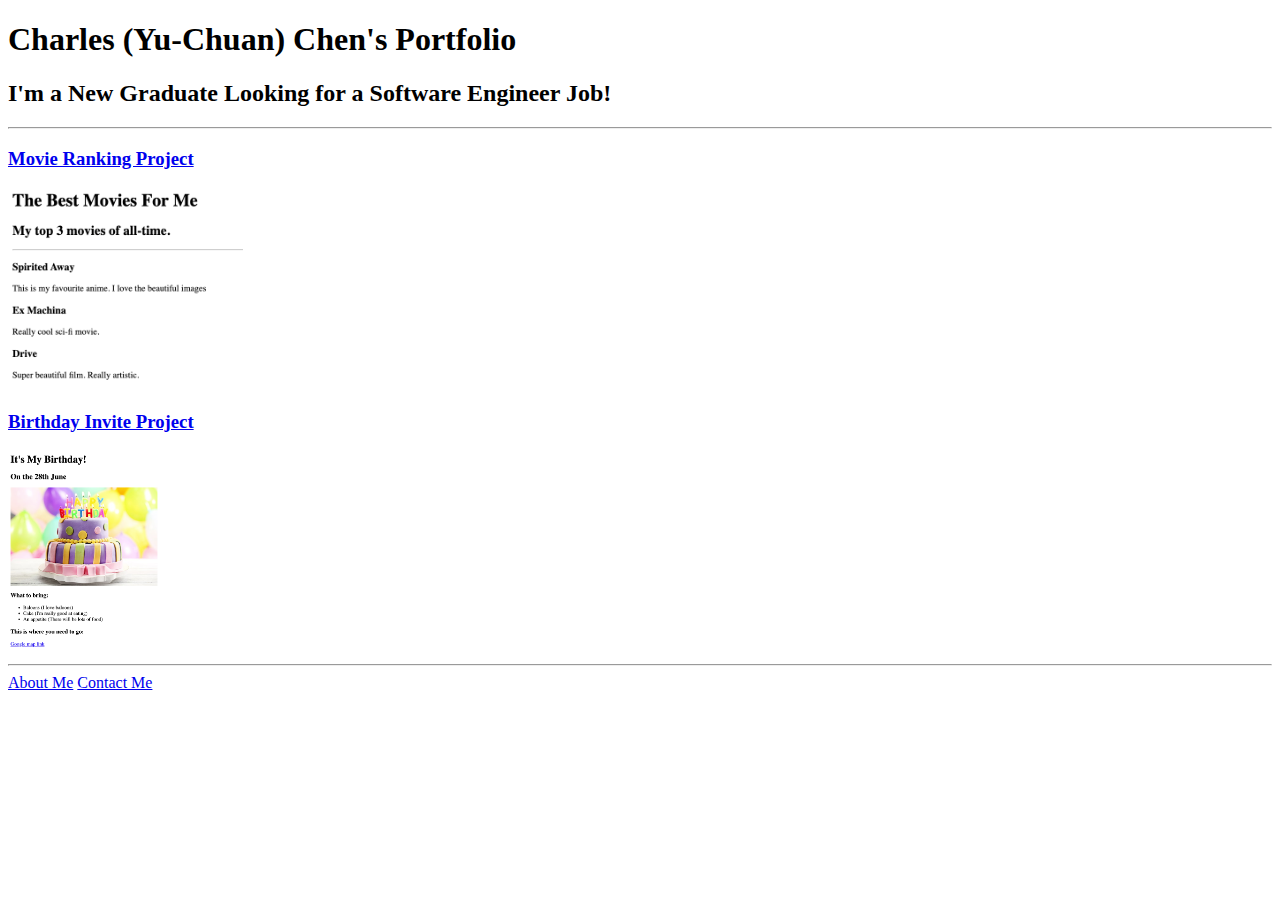
==== index.html @ 13a479ed "Add files via upload" ====
<!-- TODO 1: Create the HTML Boilerplate -->

<!-- TODO 2: Add Your previous projects' HTML into the public folder -->

<!-- TODO 3: Take screenshots of your project previews and add the images to the images folder -->

<!-- TODO 4: Add titles/subtitles etc. -->

<!-- TODO 5: Add a link to the project pages -->

<!-- TODO 6: Add images to show the project previews
HINT for TODO 6: You can use the height attribute set to 200 to make the image smaller:
https://developer.mozilla.org/en-US/docs/Web/HTML/Element/img#attr-height -->

<!-- TODO 7: Add the Contact Me and About Me page links -->

<!DOCTYPE html>
<html lang="en">
    <head>
        <meta charset="UTF-8">
        <title>Charles's Portfolio</title>
    </head>

    <body>
        <h1>Charles (Yu-Chuan) Chen's Portfolio</h1>
        <h2>I'm a New Graduate Looking for a Software Engineer Job!</h2>

        <hr />
        <h3><a href="./public/movie-ranking.html">Movie Ranking Project</a></h3>
        <img alt="movie ranking project preview" src="./assets/images/movie-ranking.png" height="200"/>
        <h3><a href="./public/birthday-invite.html">Birthday Invite Project</a></h3>
        <img alt="birthday invite project preview" src="./assets/images/birthday-invite.png" height="200"/>

        <hr />
        <a href="./public/about.html">About Me</a>
        <a href="./public/contact.html">Contact Me</a>
    </body>
</html>
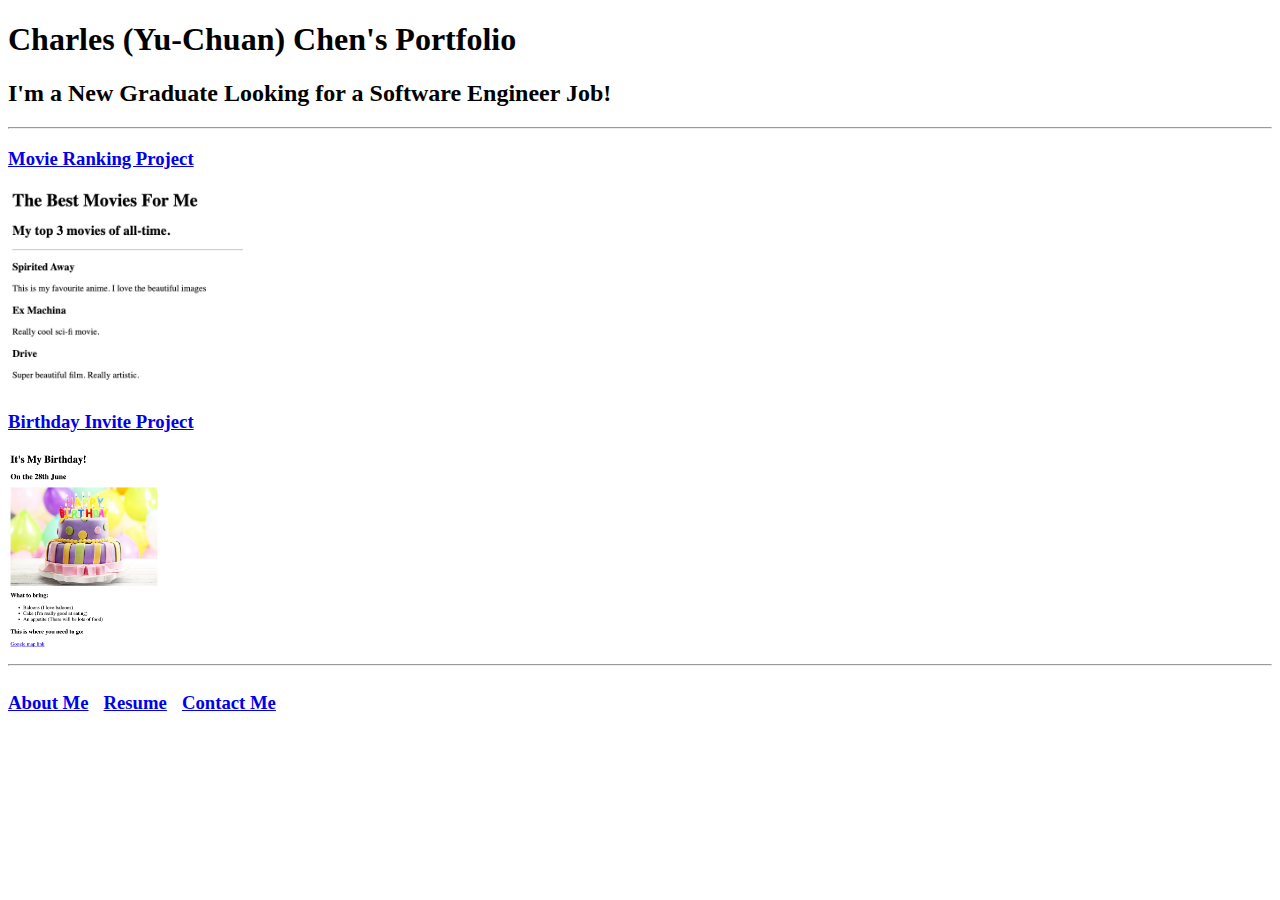
==== commit 47c2c35b: "Update index.html" ====
--- a/index.html
+++ b/index.html
@@ -32,7 +32,8 @@
         <img alt="birthday invite project preview" src="./assets/images/birthday-invite.png" height="200"/>
 
         <hr />
-        <a href="./public/about.html">About Me</a>
-        <a href="./public/contact.html">Contact Me</a>
+        <h3 style="float:left;"><a href="./public/about.html">About Me</a></h3>
+        <h3 style="float:left; padding-left: 15px;"><a href="./public/resume.html">Resume</a></h3>
+        <h3 style="float:left; padding-left: 15px;"><a href="./public/contact.html">Contact Me</a></h3>
     </body>
-</html>+</html>
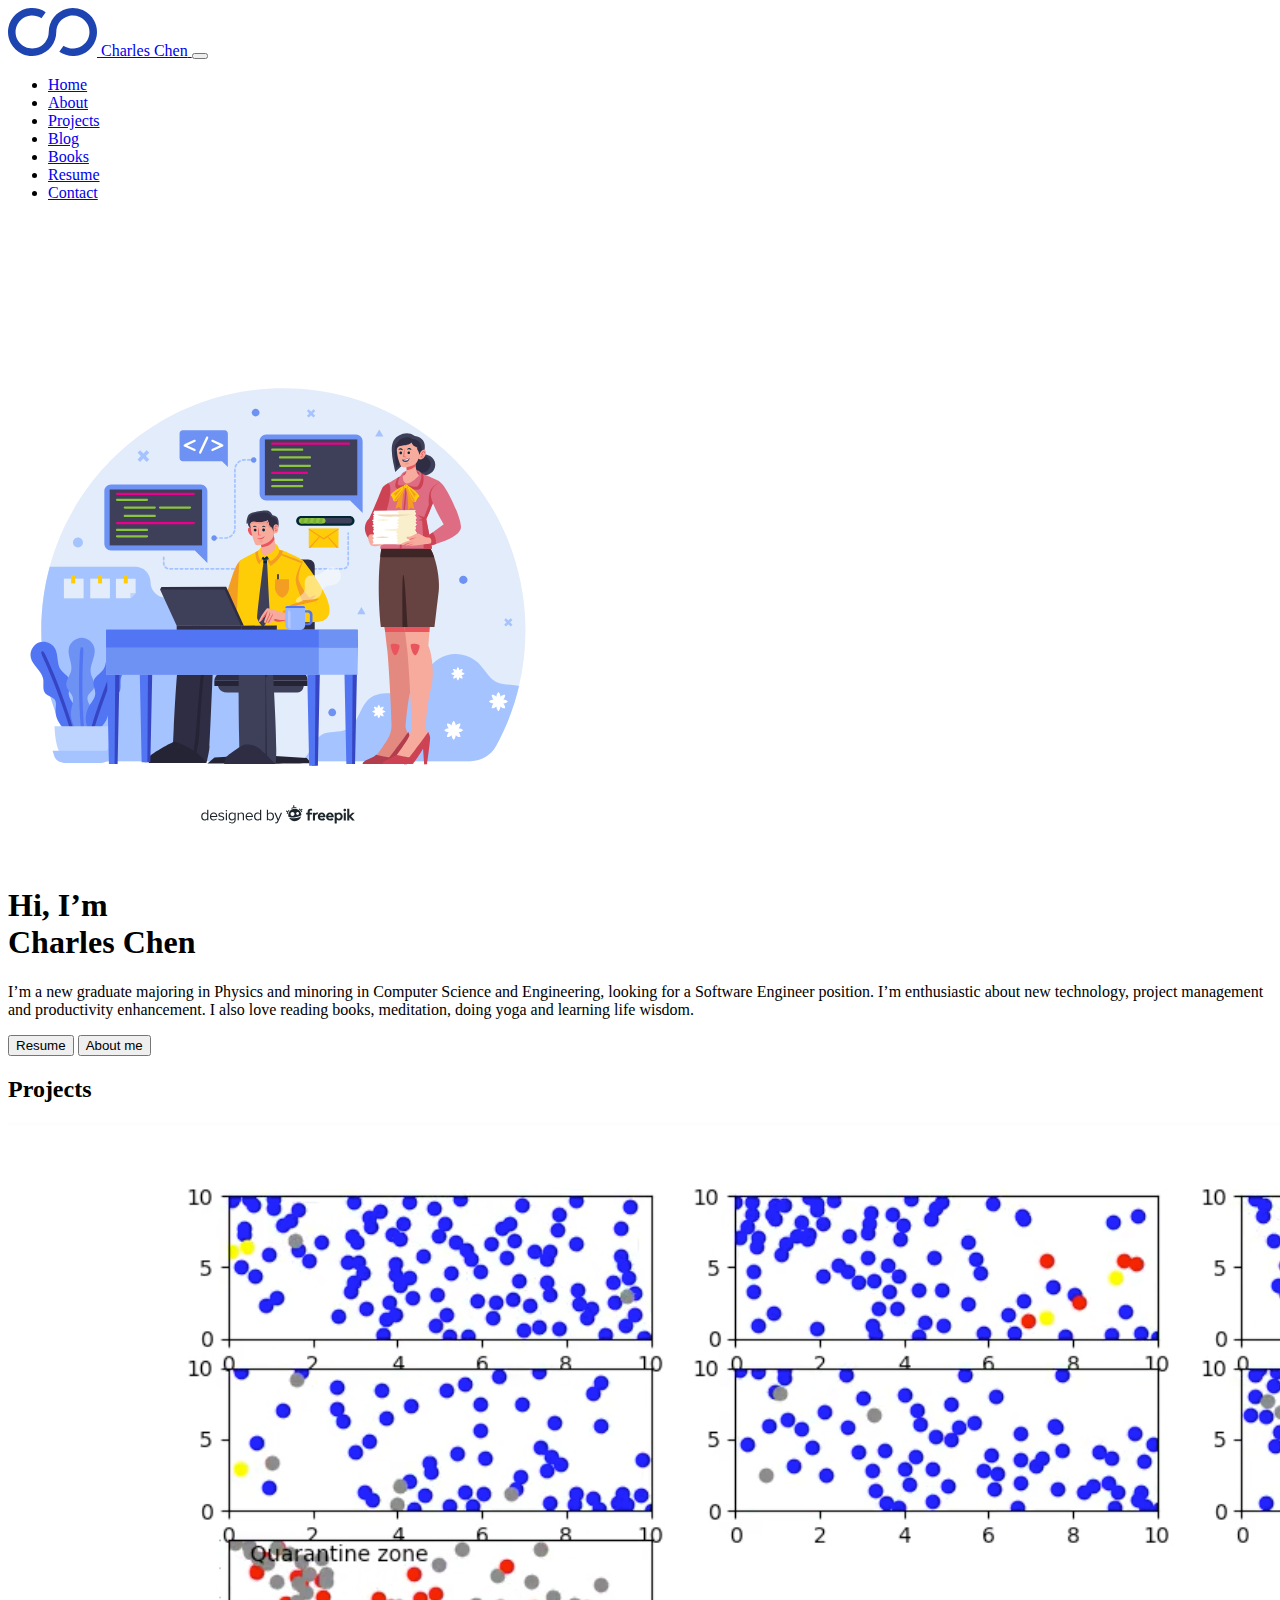
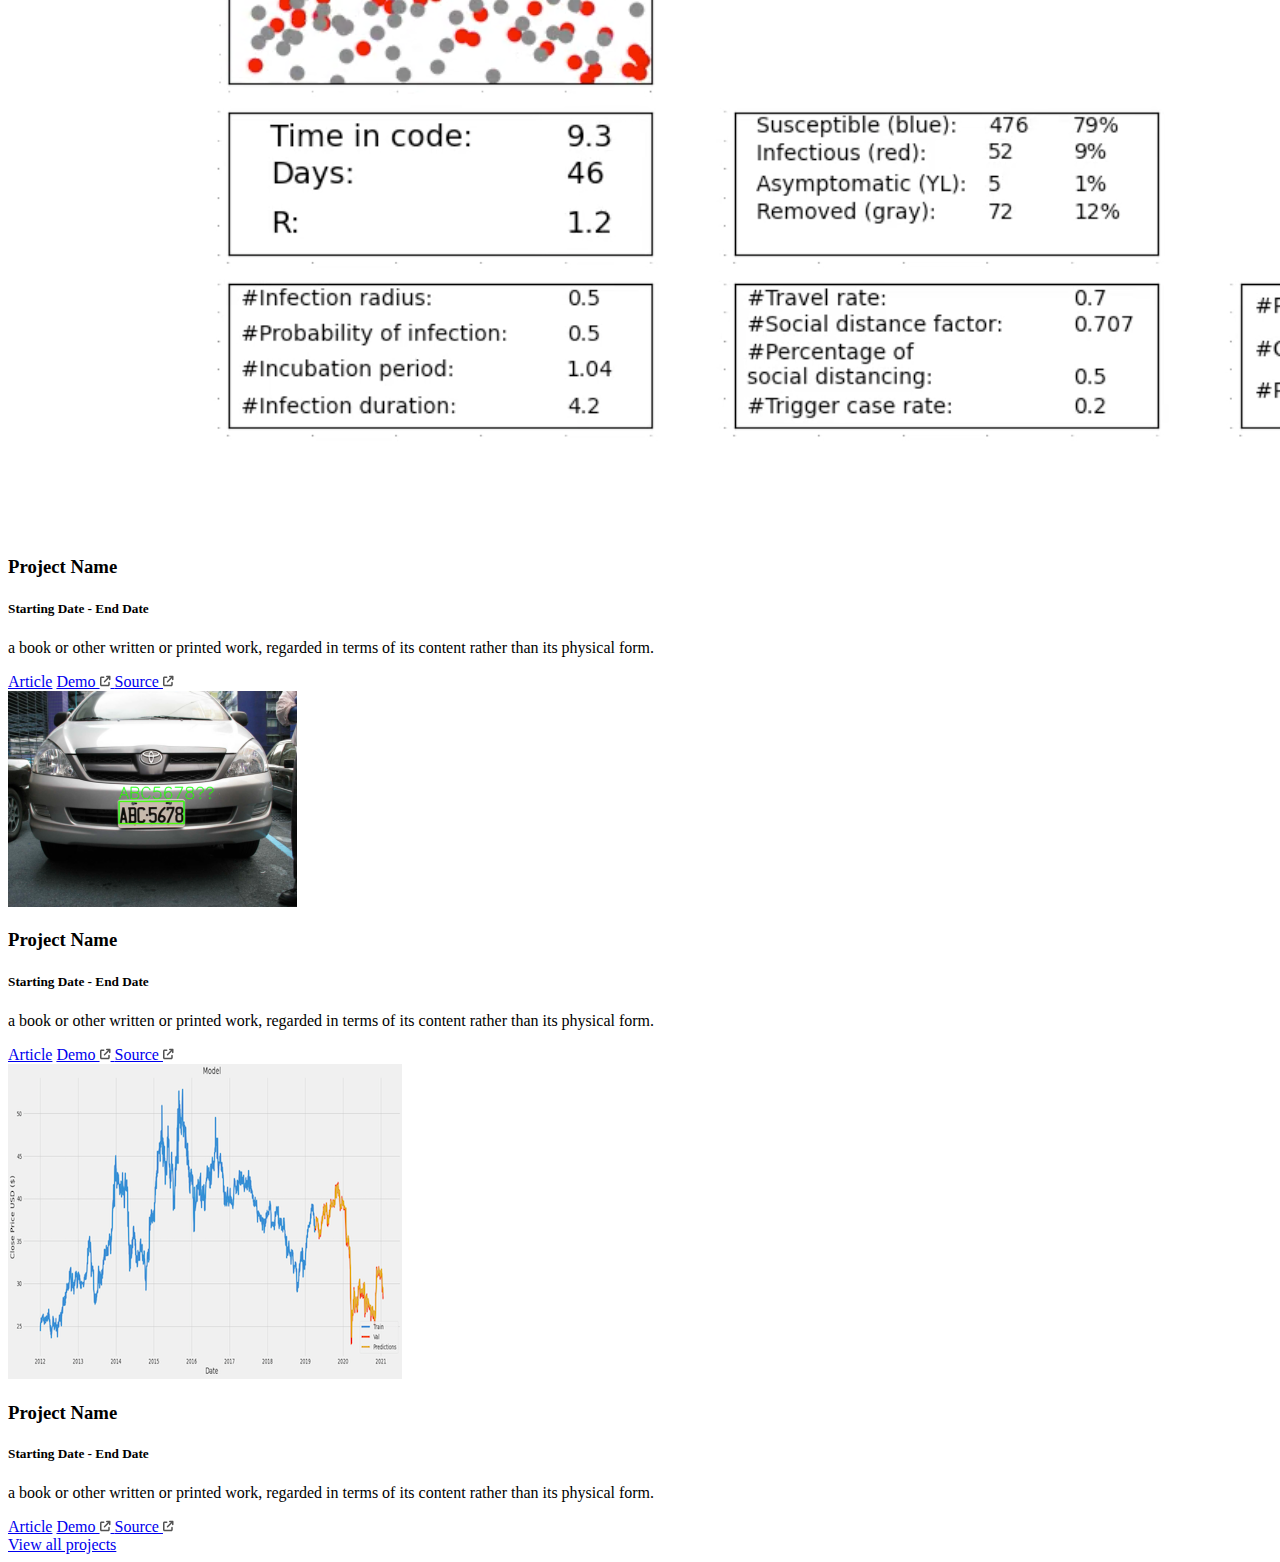
==== commit da97ccaf: "Update home page HTML file" ====
--- a/index.html
+++ b/index.html
@@ -1,39 +1,214 @@
-<!-- TODO 1: Create the HTML Boilerplate -->
-
-<!-- TODO 2: Add Your previous projects' HTML into the public folder -->
-
-<!-- TODO 3: Take screenshots of your project previews and add the images to the images folder -->
-
-<!-- TODO 4: Add titles/subtitles etc. -->
-
-<!-- TODO 5: Add a link to the project pages -->
-
-<!-- TODO 6: Add images to show the project previews
-HINT for TODO 6: You can use the height attribute set to 200 to make the image smaller:
-https://developer.mozilla.org/en-US/docs/Web/HTML/Element/img#attr-height -->
-
-<!-- TODO 7: Add the Contact Me and About Me page links -->
-
 <!DOCTYPE html>
-<html lang="en">
-    <head>
-        <meta charset="UTF-8">
-        <title>Charles's Portfolio</title>
-    </head>
-
-    <body>
-        <h1>Charles (Yu-Chuan) Chen's Portfolio</h1>
-        <h2>I'm a New Graduate Looking for a Software Engineer Job!</h2>
-
-        <hr />
-        <h3><a href="./public/movie-ranking.html">Movie Ranking Project</a></h3>
-        <img alt="movie ranking project preview" src="./assets/images/movie-ranking.png" height="200"/>
-        <h3><a href="./public/birthday-invite.html">Birthday Invite Project</a></h3>
-        <img alt="birthday invite project preview" src="./assets/images/birthday-invite.png" height="200"/>
-
-        <hr />
-        <h3 style="float:left;"><a href="./public/about.html">About Me</a></h3>
-        <h3 style="float:left; padding-left: 15px;"><a href="./public/resume.html">Resume</a></h3>
-        <h3 style="float:left; padding-left: 15px;"><a href="./public/contact.html">Contact Me</a></h3>
-    </body>
-</html>
+<html““ lang="en">
+
+  <head>
+    <meta charset="UTF-8">
+    <title>Charles Chen</title>
+    <meta name="description" content="">
+
+    <link href="https://cdn.jsdelivr.net/npm/bootstrap@5.3.2/dist/css/bootstrap.min.css" rel="stylesheet"
+      integrity="sha384-T3c6CoIi6uLrA9TneNEoa7RxnatzjcDSCmG1MXxSR1GAsXEV/Dwwykc2MPK8M2HN" crossorigin="anonymous">
+
+    <link rel="preconnect" href="https://fonts.googleapis.com">
+    <link rel="preconnect" href="https://fonts.gstatic.com" crossorigin>
+    <link
+      href="https://fonts.googleapis.com/css2?family=Poppins:ital,wght@0,100;0,200;0,300;0,400;0,500;0,600;0,700;0,800;0,900;1,100;1,200;1,300;1,400;1,500;1,600;1,700;1,800;1,900&display=swap"
+      rel="stylesheet">
+
+    <link href="./css/style.css" rel="stylesheet">
+  </head>
+
+  <body>
+    <!-- Navigation Bar -->
+    <nav class="navbar navbar-expand-lg fixed-top navbar-light">
+      <!-- Brand -->
+      <a href="/" class="navbar-brand d-flex">
+        <svg class="me-3" width="89" height="48" viewBox="0 0 89 48" fill="none" xmlns="http://www.w3.org/2000/svg">
+          <path fill-rule="evenodd" clip-rule="evenodd"
+            d="M45.8518 9.21588C42.5322 13.437 40.7288 18.6414 40.7288 24H48.2712C48.2712 20.316 49.511 16.738 51.7932 13.8359C54.0754 10.9339 57.2686 8.87477 60.8642 7.98665C64.4597 7.09853 68.2508 7.43248 71.6333 8.93531C75.0158 10.4381 77.7953 13.0234 79.5289 16.2792C81.2625 19.535 81.8505 23.274 81.1992 26.9006C80.5479 30.5273 78.6948 33.8328 75.9351 36.2907C73.1754 38.7486 69.6679 40.2175 65.9713 40.4632C62.2748 40.709 58.6018 39.7175 55.5376 37.6468L51.2982 43.8499C55.7552 46.8619 61.0977 48.304 66.4745 47.9465C71.8513 47.5891 76.9531 45.4526 80.9672 41.8774C84.9813 38.3023 87.6768 33.4942 88.6241 28.2191C89.5714 22.944 88.7162 17.5054 86.1946 12.7697C83.673 8.03399 79.6301 4.27364 74.7101 2.08772C69.79 -0.0982044 64.2758 -0.583953 59.0459 0.70786C53.816 1.99967 49.1713 4.99473 45.8518 9.21588ZM43.1482 38.7841C46.4678 34.563 48.2712 29.3586 48.2712 24H40.7288C40.7288 27.684 39.489 31.262 37.2068 34.1641C34.9246 37.0661 31.7314 39.1252 28.1358 40.0134C24.5403 40.9015 20.7492 40.5675 17.3667 39.0647C13.9842 37.5619 11.2047 34.9766 9.4711 31.7208C7.73751 28.4651 7.14952 24.726 7.80081 21.0994C8.4521 17.4727 10.3052 14.1672 13.0649 11.7093C15.8246 9.25137 19.3321 7.78254 23.0287 7.53678C26.7252 7.29102 30.3982 8.28247 33.4624 10.3532L37.7018 4.15009C33.2448 1.13814 27.9024 -0.303975 22.5255 0.0534908C17.1487 0.410957 12.0469 2.54744 8.03277 6.12257C4.01866 9.6977 1.32324 14.5058 0.375907 19.7809C-0.571427 25.056 0.283827 30.4946 2.80542 35.2303C5.32701 39.966 9.36987 43.7264 14.2899 45.9123C19.21 48.0982 24.7242 48.584 29.9541 47.2921C35.184 46.0003 39.8287 43.0053 43.1482 38.7841Z"
+            fill="#1E44B1" />
+        </svg>
+        <span class="fs-2 poppins-semibold">Charles Chen</span>
+      </a>
+
+      <!-- Toggler -->
+      <button class="navbar-toggler" type="button" data-toggle="collapse" data-target="#navbarMenu"
+        aria-controls="navbarMenu" aria-expanded="false" aria-label="Toggle navigation">
+        <span class="navbar-toggler-icon"></span>
+      </button>
+
+      <!-- Navigation Menu -->
+      <div class="collapse navbar-collapse" id="navbarMenu">
+        <ul class="navbar-nav nav-pills ms-auto">
+          <li class="nav-item"><a href="/" class="nav-link home" aria-current="page">Home</a></li>
+          <li class="nav-item"><a href="./about.html" class="nav-link">About</a></li>
+          <li class="nav-item"><a href="./project/index.html" class="nav-link">Projects</a></li>
+          <li class="nav-item"><a href="./blog/index.html" class="nav-link">Blog</a></li>
+          <li class="nav-item"><a href="./book/index.html" class="nav-link">Books</a></li>
+          <li class="nav-item"><a href="./resume.html" class="nav-link highlight">Resume</a></li>
+          <li class="nav-item"><a href="./contact.html" class="nav-link">Contact</a></li>
+        </ul>
+      </div>
+    </nav>
+
+
+    <!-- Hero Section -->
+    <section id="hero">
+      <div class="container py-4 mb-5" style="margin-top: 90px;">
+        <div class="row flex-lg-row-reverse align-items-center gy-4 py-5">
+          <div class="col-sm-8 col-lg-6 mx-auto mx-lg-0">
+            <img src="./assets/images/people-working-at-the-office.svg" class="d-block img-fluid mx-lg-auto"
+              alt="people-working-at-the-office" width="540" height="570" loading="lazy">
+          </div>
+          <div class="col-lg-6">
+            <h1 class="display-2 fw-bold lh-sm mb-3"><span class="fs-3 poppins-medium">Hi, I’m</span> <br>Charles Chen
+            </h1>
+            <p class="hero-introduction lead poppins-regular">I’m a new graduate majoring in Physics and minoring in
+              Computer Science and
+              Engineering, looking for a Software Engineer position.
+              I’m enthusiastic about new technology, project management and productivity enhancement. I also love
+              reading books, meditation, doing yoga and learning life wisdom.</p>
+            <div class="d-flex justify-content-center justify-content-lg-start">
+              <button type="button" class="btn btn-primary btn-lg px-4 me-3">Resume</button>
+              <button type="button" class="btn btn-outline-secondary btn-lg px-4">About me</button>
+            </div>
+          </div>
+        </div>
+      </div>
+    </section>
+
+
+    <section id="projects">
+      <div class="container mb-5">
+        <h2 class="display-4 poppins-semibold mb-5">Projects</h2>
+
+        <!-- Project 1 Preview Card -->
+        <div class="card mb-4">
+          <div class="row flex-lg-row-reverse g-lg-4 align-items-center justify-content-center">
+            <div class="col-lg-6 col-8">
+              <img
+                src="./assets/images/preview-of-the-effectiveness-of-various-precautions-against-pandemic-project.png"
+                class="img-fluid rounded-start"
+                alt="preview of the effectiveness of various precautions against pandemic project">
+            </div>
+            <div class="col-lg-6">
+              <div class="card-body">
+                <h3 class="card-title mb-2">Project Name</h3>
+                <h5 class="card-subtitle poppins-regular mb-3">Starting Date - End Date</h5>
+                <p class="project-preview-text card-text">a book or other written or printed work, regarded in terms of
+                  its content rather than its physical form.</p>
+                <div class="d-flex gap-2">
+                  <a href="#" class="project-button btn">Article</a>
+                  <a href="#" class="project-button btn">Demo 
+                    <svg class="align-middle ms-1" width="11" height="12" viewBox="0 0 11 12" fill="none" xmlns="http://www.w3.org/2000/svg">
+                      <path
+                        d="M6 1.5C6 1.10156 6.32812 0.75 6.75 0.75H9.72656C9.84375 0.75 9.9375 0.773438 10.0312 0.820312C10.1016 0.84375 10.1953 0.914062 10.2656 0.984375C10.4062 1.125 10.4766 1.3125 10.5 1.5V4.5C10.5 4.92188 10.1484 5.25 9.75 5.25C9.32812 5.25 9 4.92188 9 4.5V3.32812L5.01562 7.28906C4.73438 7.59375 4.24219 7.59375 3.96094 7.28906C3.65625 7.00781 3.65625 6.51562 3.96094 6.23438L7.92188 2.25H6.75C6.32812 2.25 6 1.92188 6 1.5ZM0 3C0 2.17969 0.65625 1.5 1.5 1.5H3.75C4.14844 1.5 4.5 1.85156 4.5 2.25C4.5 2.67188 4.14844 3 3.75 3H1.5V9.75H8.25V7.5C8.25 7.10156 8.57812 6.75 9 6.75C9.39844 6.75 9.75 7.10156 9.75 7.5V9.75C9.75 10.5938 9.07031 11.25 8.25 11.25H1.5C0.65625 11.25 0 10.5938 0 9.75V3Z"
+                        fill="#525252" />
+                    </svg>
+                  </a>
+                  <a href="#" class="project-button btn">Source 
+                    <svg class="align-middle ms-1" width="11" height="12" viewBox="0 0 11 12" fill="none" xmlns="http://www.w3.org/2000/svg">
+                      <path
+                        d="M6 1.5C6 1.10156 6.32812 0.75 6.75 0.75H9.72656C9.84375 0.75 9.9375 0.773438 10.0312 0.820312C10.1016 0.84375 10.1953 0.914062 10.2656 0.984375C10.4062 1.125 10.4766 1.3125 10.5 1.5V4.5C10.5 4.92188 10.1484 5.25 9.75 5.25C9.32812 5.25 9 4.92188 9 4.5V3.32812L5.01562 7.28906C4.73438 7.59375 4.24219 7.59375 3.96094 7.28906C3.65625 7.00781 3.65625 6.51562 3.96094 6.23438L7.92188 2.25H6.75C6.32812 2.25 6 1.92188 6 1.5ZM0 3C0 2.17969 0.65625 1.5 1.5 1.5H3.75C4.14844 1.5 4.5 1.85156 4.5 2.25C4.5 2.67188 4.14844 3 3.75 3H1.5V9.75H8.25V7.5C8.25 7.10156 8.57812 6.75 9 6.75C9.39844 6.75 9.75 7.10156 9.75 7.5V9.75C9.75 10.5938 9.07031 11.25 8.25 11.25H1.5C0.65625 11.25 0 10.5938 0 9.75V3Z"
+                        fill="#525252" />
+                    </svg>
+                  </a>
+                </div>
+              </div>
+            </div>
+          </div>
+        </div>
+
+        <!-- Project 2 Preview Card -->
+        <div class="card mb-4">
+          <div class="row flex-lg-row-reverse g-lg-4 align-items-center justify-content-center">
+            <div class="col-lg-6 col-8">
+              <img
+                src="./assets/images/preview-of-license-plate-recognition-project.png"
+                class="img-fluid rounded-start"
+                alt="preview of license plate recognition project">
+            </div>
+            <div class="col-lg-6">
+              <div class="card-body">
+                <h3 class="card-title mb-2">Project Name</h3>
+                <h5 class="card-subtitle poppins-regular mb-3">Starting Date - End Date</h5>
+                <p class="project-preview-text card-text">a book or other written or printed work, regarded in terms of
+                  its content rather than its physical form.</p>
+                <div class="d-flex gap-2">
+                  <a href="#" class="project-button btn">Article</a>
+                  <a href="#" class="project-button btn">Demo 
+                    <svg class="align-middle ms-1" width="11" height="12" viewBox="0 0 11 12" fill="none" xmlns="http://www.w3.org/2000/svg">
+                      <path
+                        d="M6 1.5C6 1.10156 6.32812 0.75 6.75 0.75H9.72656C9.84375 0.75 9.9375 0.773438 10.0312 0.820312C10.1016 0.84375 10.1953 0.914062 10.2656 0.984375C10.4062 1.125 10.4766 1.3125 10.5 1.5V4.5C10.5 4.92188 10.1484 5.25 9.75 5.25C9.32812 5.25 9 4.92188 9 4.5V3.32812L5.01562 7.28906C4.73438 7.59375 4.24219 7.59375 3.96094 7.28906C3.65625 7.00781 3.65625 6.51562 3.96094 6.23438L7.92188 2.25H6.75C6.32812 2.25 6 1.92188 6 1.5ZM0 3C0 2.17969 0.65625 1.5 1.5 1.5H3.75C4.14844 1.5 4.5 1.85156 4.5 2.25C4.5 2.67188 4.14844 3 3.75 3H1.5V9.75H8.25V7.5C8.25 7.10156 8.57812 6.75 9 6.75C9.39844 6.75 9.75 7.10156 9.75 7.5V9.75C9.75 10.5938 9.07031 11.25 8.25 11.25H1.5C0.65625 11.25 0 10.5938 0 9.75V3Z"
+                        fill="#525252" />
+                    </svg>
+                  </a>
+                  <a href="#" class="project-button btn">Source 
+                    <svg class="align-middle ms-1" width="11" height="12" viewBox="0 0 11 12" fill="none" xmlns="http://www.w3.org/2000/svg">
+                      <path
+                        d="M6 1.5C6 1.10156 6.32812 0.75 6.75 0.75H9.72656C9.84375 0.75 9.9375 0.773438 10.0312 0.820312C10.1016 0.84375 10.1953 0.914062 10.2656 0.984375C10.4062 1.125 10.4766 1.3125 10.5 1.5V4.5C10.5 4.92188 10.1484 5.25 9.75 5.25C9.32812 5.25 9 4.92188 9 4.5V3.32812L5.01562 7.28906C4.73438 7.59375 4.24219 7.59375 3.96094 7.28906C3.65625 7.00781 3.65625 6.51562 3.96094 6.23438L7.92188 2.25H6.75C6.32812 2.25 6 1.92188 6 1.5ZM0 3C0 2.17969 0.65625 1.5 1.5 1.5H3.75C4.14844 1.5 4.5 1.85156 4.5 2.25C4.5 2.67188 4.14844 3 3.75 3H1.5V9.75H8.25V7.5C8.25 7.10156 8.57812 6.75 9 6.75C9.39844 6.75 9.75 7.10156 9.75 7.5V9.75C9.75 10.5938 9.07031 11.25 8.25 11.25H1.5C0.65625 11.25 0 10.5938 0 9.75V3Z"
+                        fill="#525252" />
+                    </svg>
+                  </a>
+                </div>
+              </div>
+            </div>
+          </div>
+        </div>
+
+        <!-- Project 3 Preview Card -->
+        <div class="card mb-5">
+          <div class="row flex-lg-row-reverse g-lg-4 align-items-center justify-content-center">
+            <div class="col-lg-6 col-8">
+              <img
+                src="./assets/images/preview-of-simple-stock-price-prediction-project.png"
+                class="img-fluid rounded-start"
+                alt="preview of simple stock price prediction project">
+            </div>
+            <div class="col-lg-6">
+              <div class="card-body">
+                <h3 class="card-title mb-2">Project Name</h3>
+                <h5 class="card-subtitle poppins-regular mb-3">Starting Date - End Date</h5>
+                <p class="project-preview-text card-text">a book or other written or printed work, regarded in terms of
+                  its content rather than its physical form.</p>
+                <div class="d-flex gap-2">
+                  <a href="#" class="project-button btn">Article</a>
+                  <a href="#" class="project-button btn">Demo 
+                    <svg class="align-middle ms-1" width="11" height="12" viewBox="0 0 11 12" fill="none" xmlns="http://www.w3.org/2000/svg">
+                      <path
+                        d="M6 1.5C6 1.10156 6.32812 0.75 6.75 0.75H9.72656C9.84375 0.75 9.9375 0.773438 10.0312 0.820312C10.1016 0.84375 10.1953 0.914062 10.2656 0.984375C10.4062 1.125 10.4766 1.3125 10.5 1.5V4.5C10.5 4.92188 10.1484 5.25 9.75 5.25C9.32812 5.25 9 4.92188 9 4.5V3.32812L5.01562 7.28906C4.73438 7.59375 4.24219 7.59375 3.96094 7.28906C3.65625 7.00781 3.65625 6.51562 3.96094 6.23438L7.92188 2.25H6.75C6.32812 2.25 6 1.92188 6 1.5ZM0 3C0 2.17969 0.65625 1.5 1.5 1.5H3.75C4.14844 1.5 4.5 1.85156 4.5 2.25C4.5 2.67188 4.14844 3 3.75 3H1.5V9.75H8.25V7.5C8.25 7.10156 8.57812 6.75 9 6.75C9.39844 6.75 9.75 7.10156 9.75 7.5V9.75C9.75 10.5938 9.07031 11.25 8.25 11.25H1.5C0.65625 11.25 0 10.5938 0 9.75V3Z"
+                        fill="#525252" />
+                    </svg>
+                  </a>
+                  <a href="#" class="project-button btn">Source 
+                    <svg class="align-middle ms-1" width="11" height="12" viewBox="0 0 11 12" fill="none" xmlns="http://www.w3.org/2000/svg">
+                      <path
+                        d="M6 1.5C6 1.10156 6.32812 0.75 6.75 0.75H9.72656C9.84375 0.75 9.9375 0.773438 10.0312 0.820312C10.1016 0.84375 10.1953 0.914062 10.2656 0.984375C10.4062 1.125 10.4766 1.3125 10.5 1.5V4.5C10.5 4.92188 10.1484 5.25 9.75 5.25C9.32812 5.25 9 4.92188 9 4.5V3.32812L5.01562 7.28906C4.73438 7.59375 4.24219 7.59375 3.96094 7.28906C3.65625 7.00781 3.65625 6.51562 3.96094 6.23438L7.92188 2.25H6.75C6.32812 2.25 6 1.92188 6 1.5ZM0 3C0 2.17969 0.65625 1.5 1.5 1.5H3.75C4.14844 1.5 4.5 1.85156 4.5 2.25C4.5 2.67188 4.14844 3 3.75 3H1.5V9.75H8.25V7.5C8.25 7.10156 8.57812 6.75 9 6.75C9.39844 6.75 9.75 7.10156 9.75 7.5V9.75C9.75 10.5938 9.07031 11.25 8.25 11.25H1.5C0.65625 11.25 0 10.5938 0 9.75V3Z"
+                        fill="#525252" />
+                    </svg>
+                  </a>
+                </div>
+              </div>
+            </div>
+          </div>
+        </div>
+        
+        <div class="d-flex justify-content-center">
+          <a href="#" class="large-button btn btn-dark">View all projects</a>
+        </div>
+      </div>
+    </section>
+
+
+    <section id="skills"></section>
+    <section id="about"></section>
+    <section id="contact"></section>
+    <footer></footer>
+
+
+    <script src="https://cdn.jsdelivr.net/npm/bootstrap@5.3.2/dist/js/bootstrap.bundle.min.js"
+      integrity="sha384-C6RzsynM9kWDrMNeT87bh95OGNyZPhcTNXj1NW7RuBCsyN/o0jlpcV8Qyq46cDfL"
+      crossorigin="anonymous"></script>
+  </body>
+
+</html““>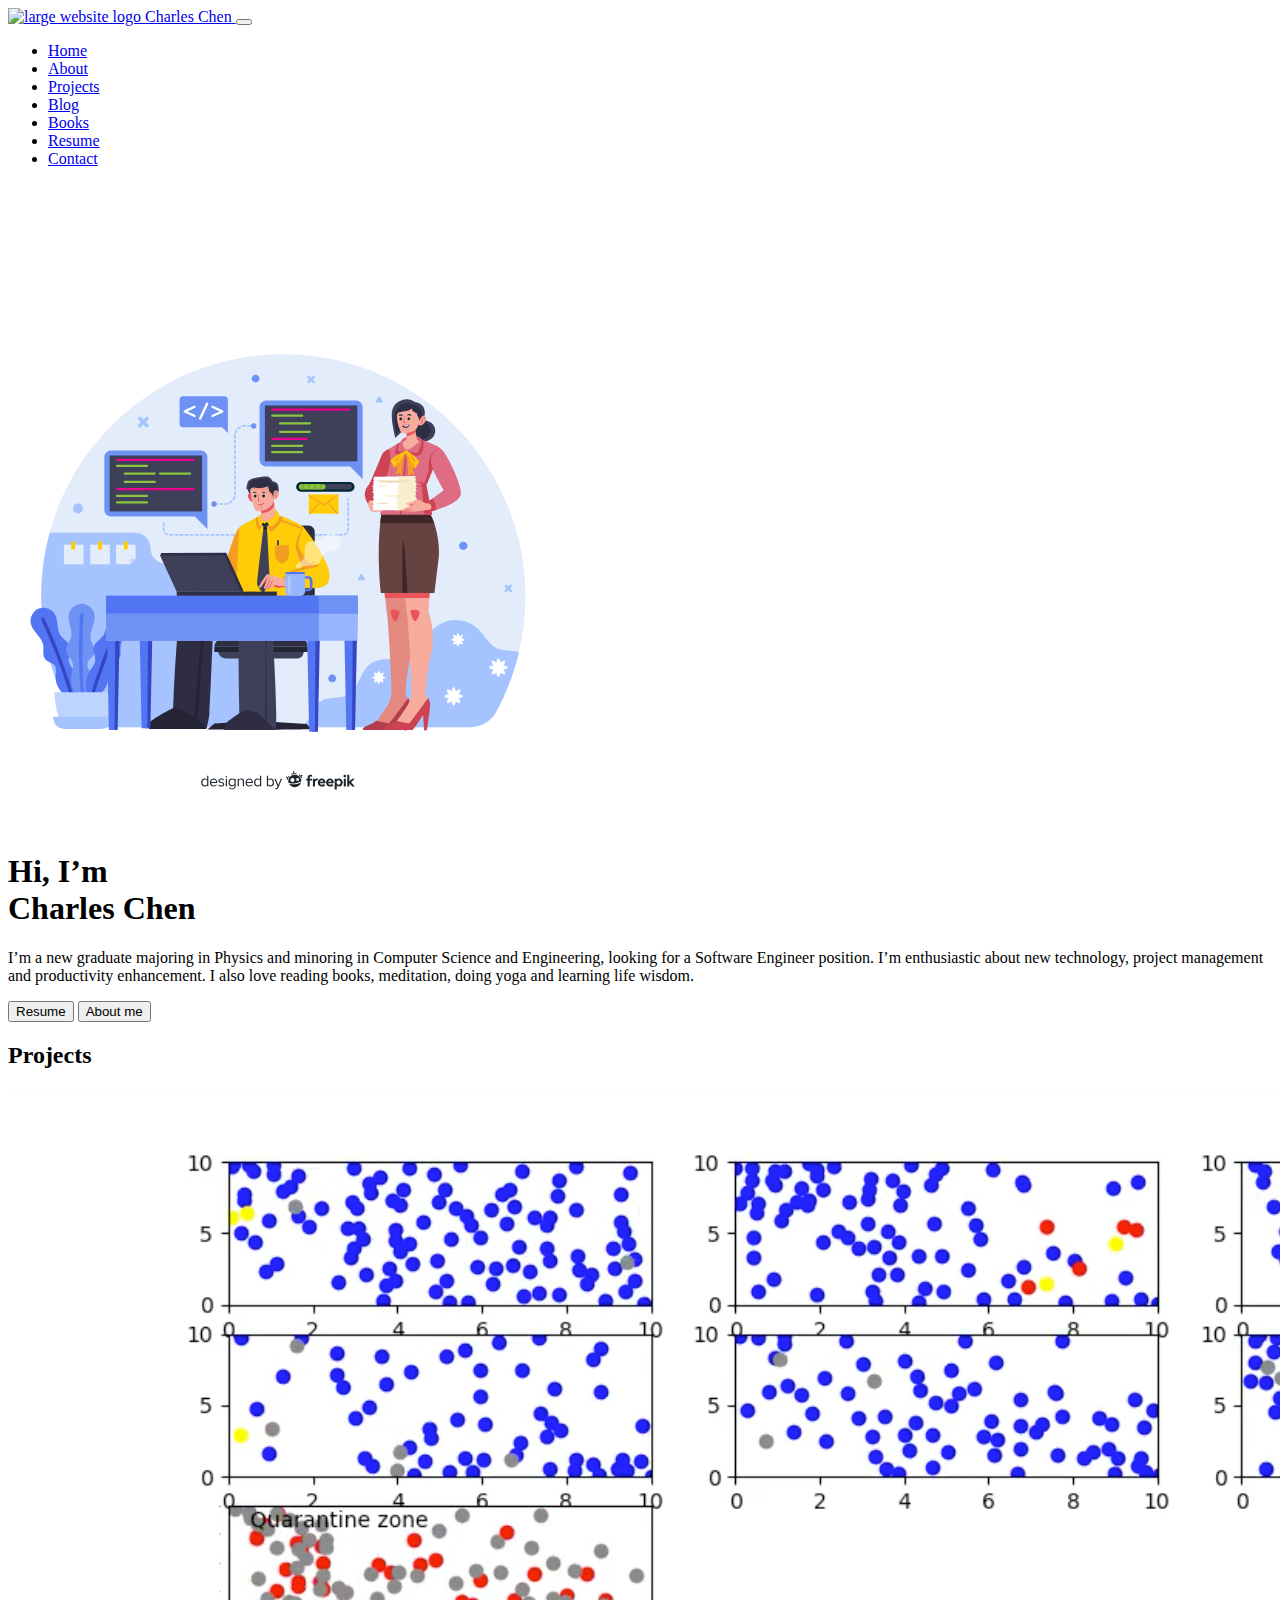
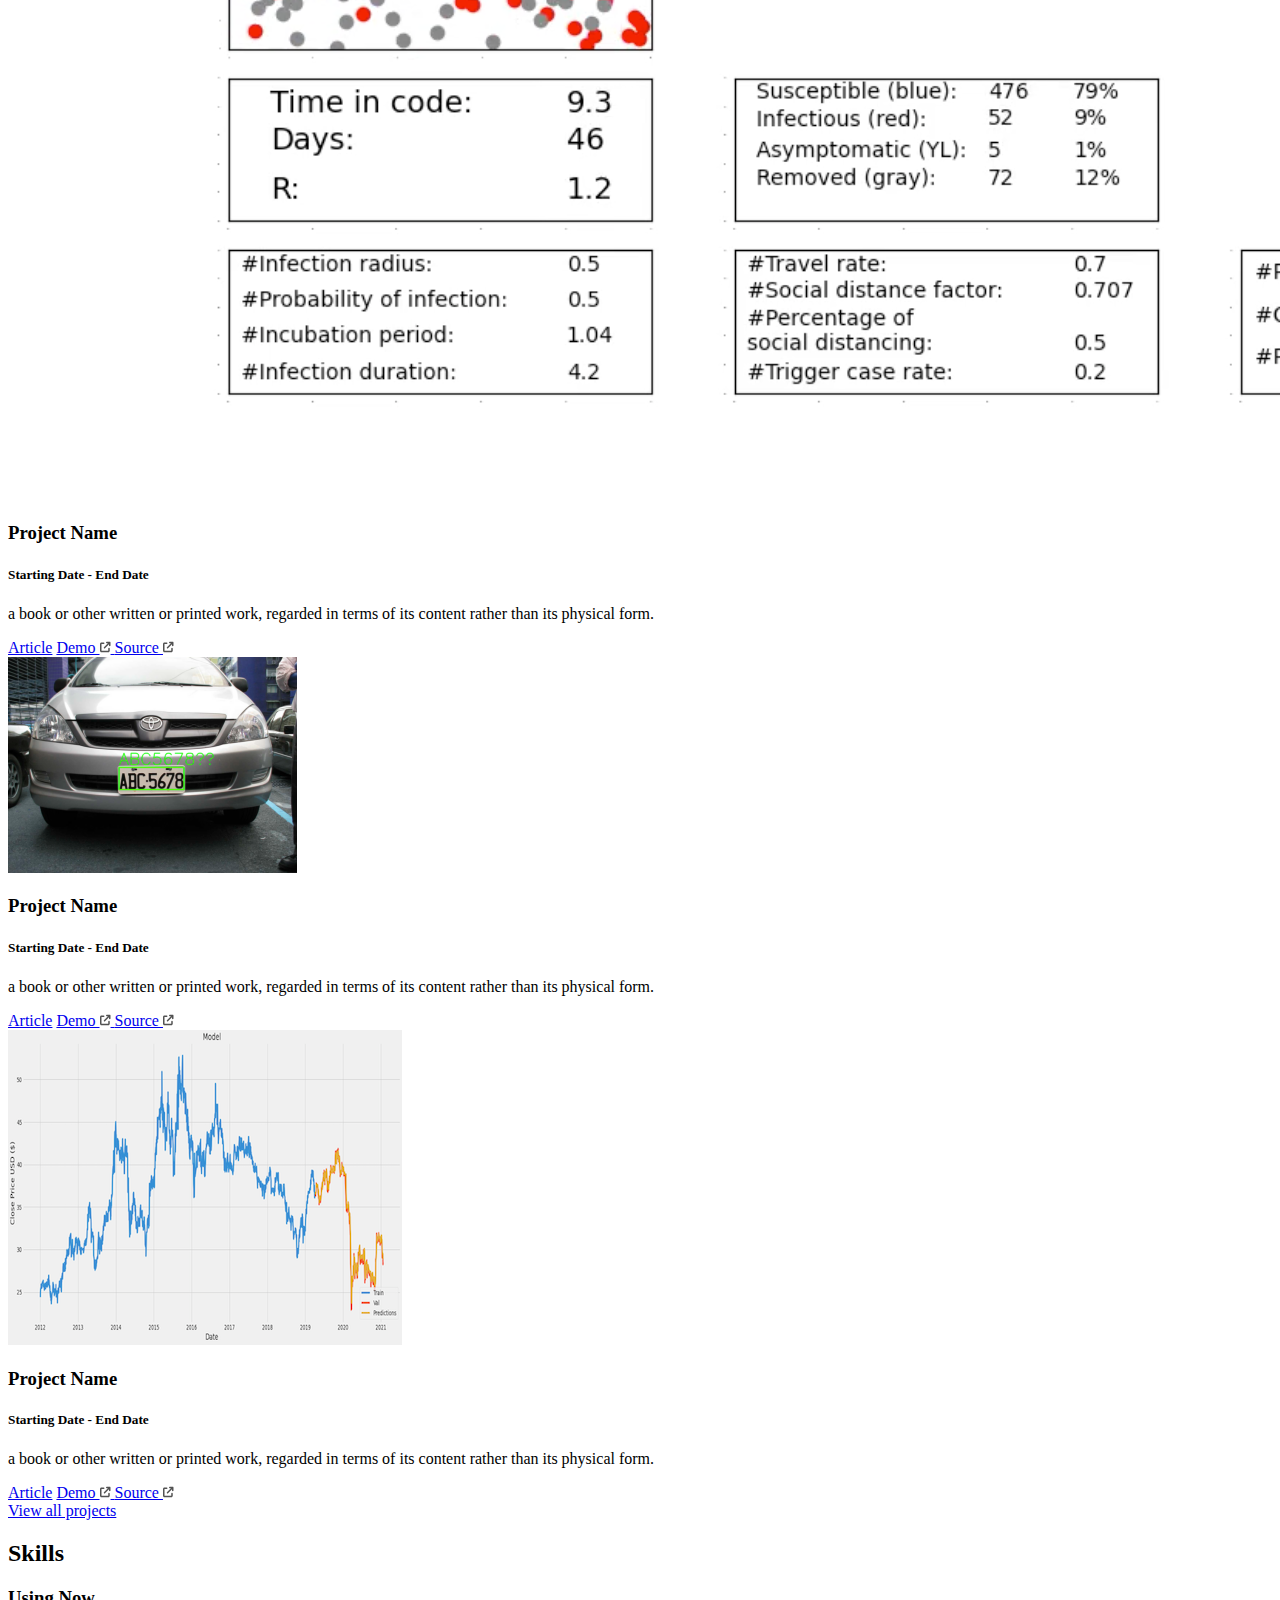
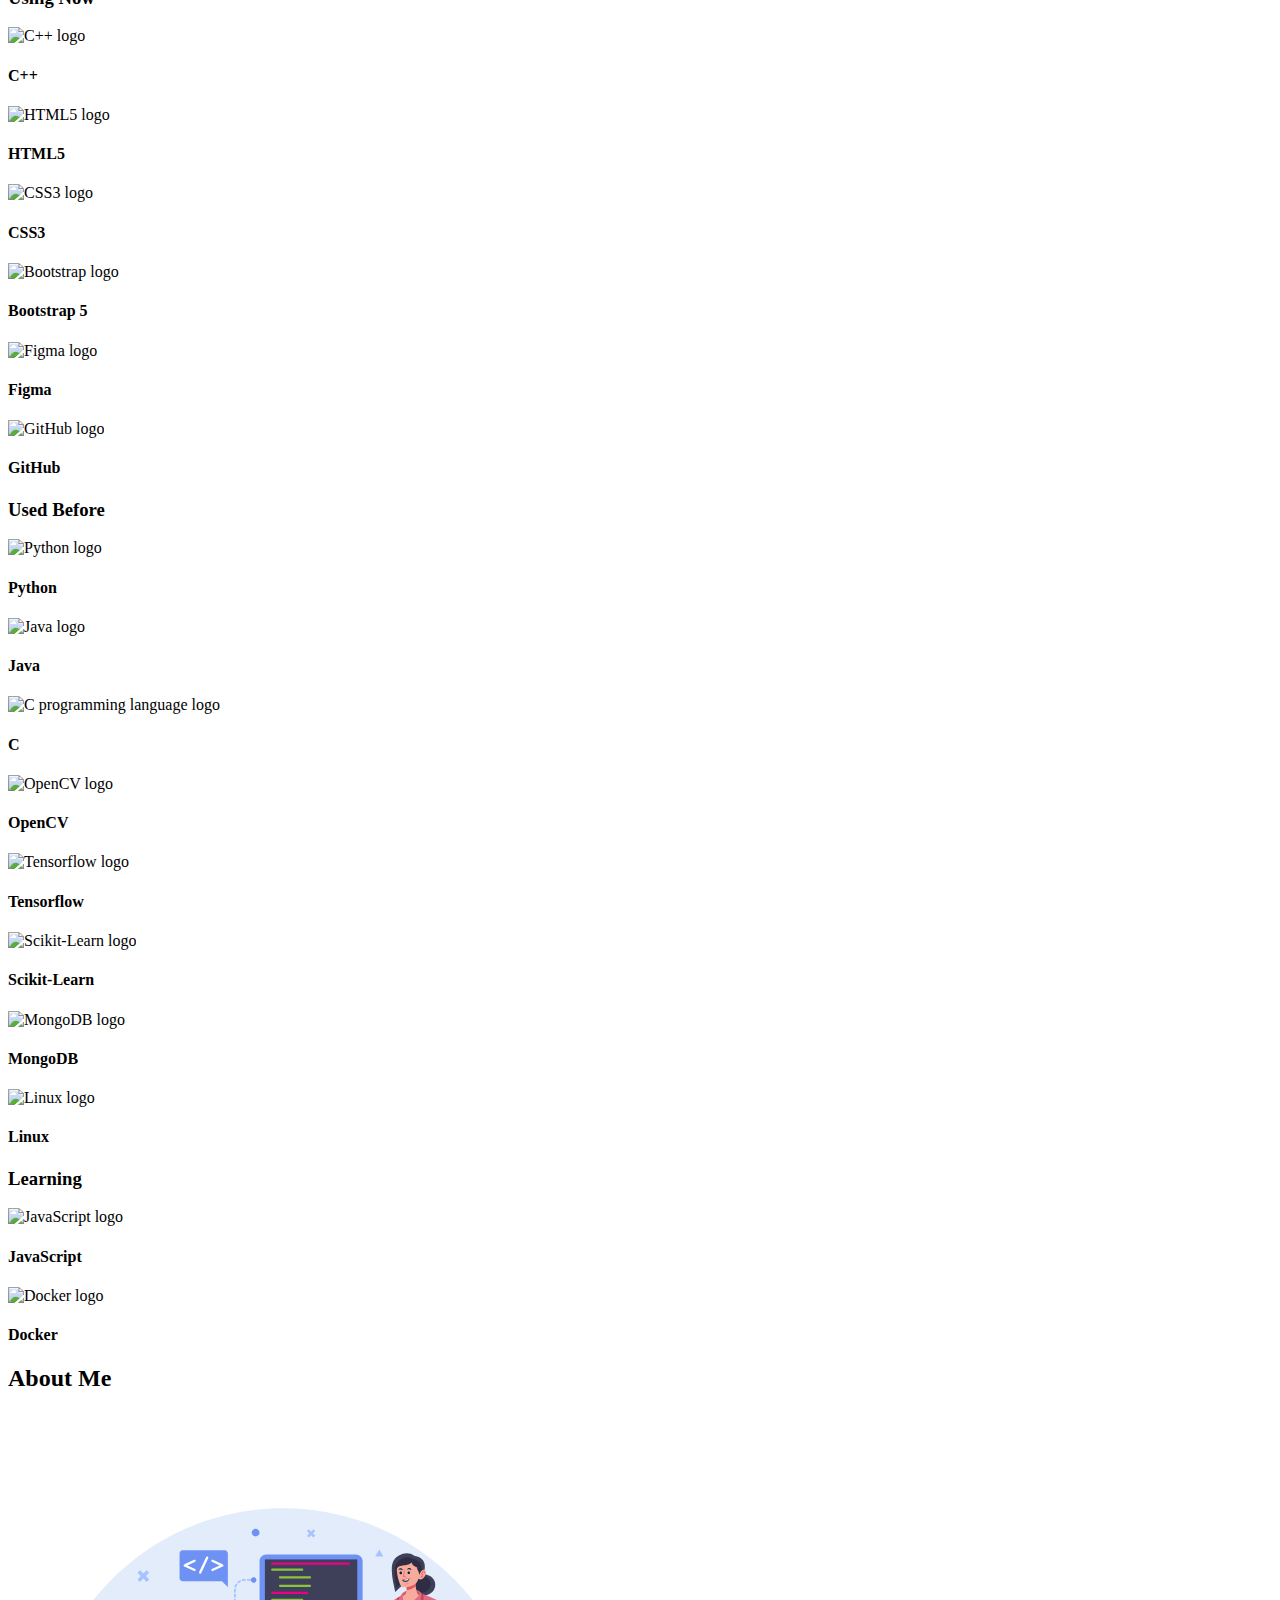
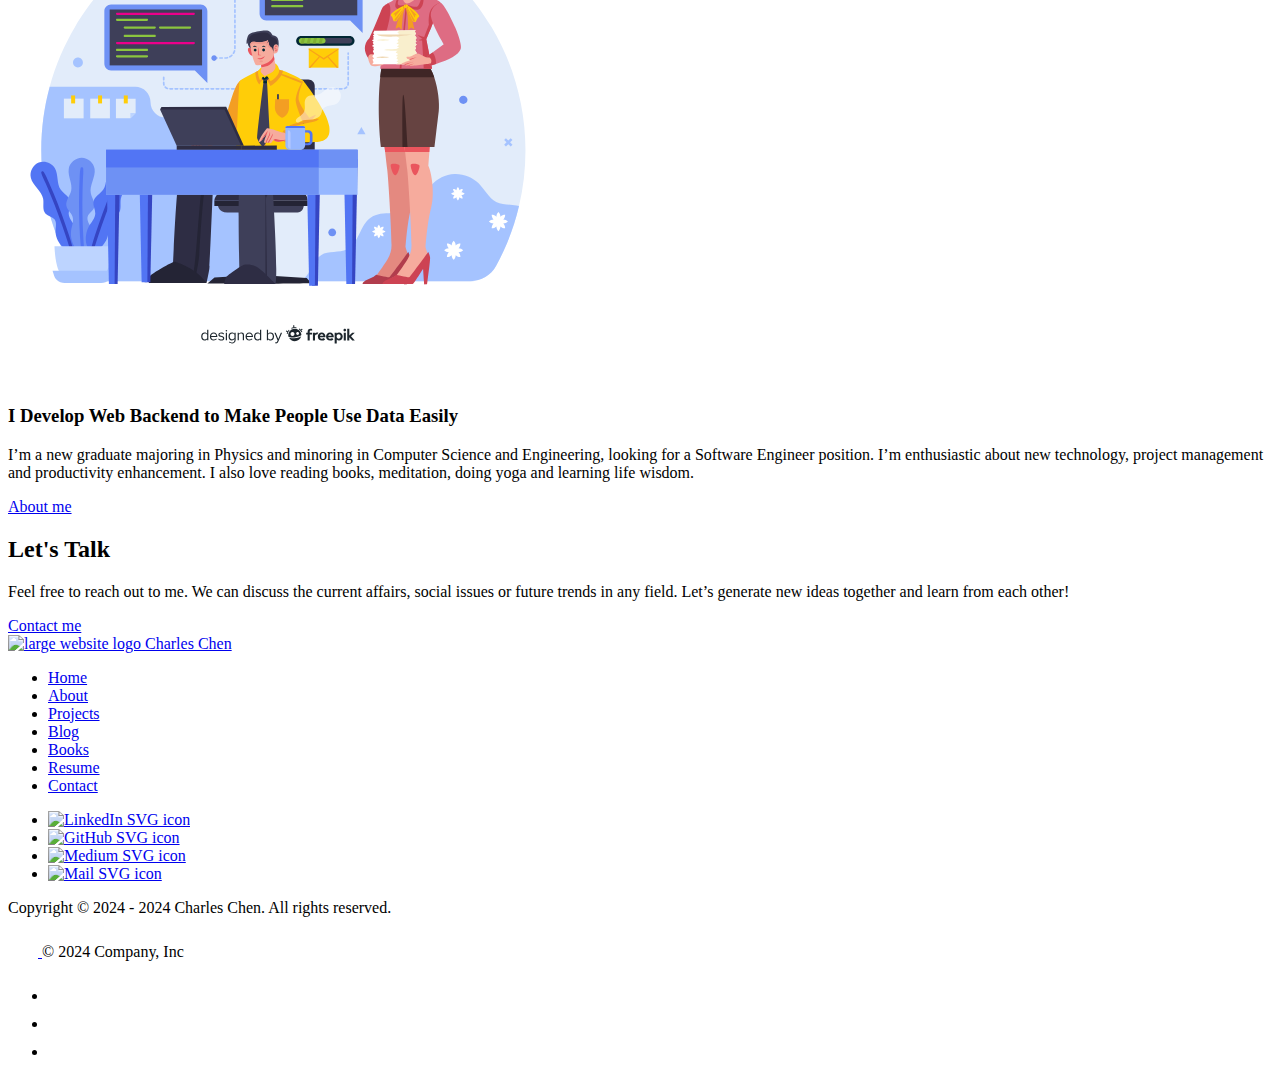
==== commit a64e072e: "Add about, contact and footer section of home page" ====
--- a/index.html
+++ b/index.html
@@ -1,214 +1,432 @@
 <!DOCTYPE html>
-<html““ lang="en">
-
-  <head>
-    <meta charset="UTF-8">
-    <title>Charles Chen</title>
-    <meta name="description" content="">
-
-    <link href="https://cdn.jsdelivr.net/npm/bootstrap@5.3.2/dist/css/bootstrap.min.css" rel="stylesheet"
-      integrity="sha384-T3c6CoIi6uLrA9TneNEoa7RxnatzjcDSCmG1MXxSR1GAsXEV/Dwwykc2MPK8M2HN" crossorigin="anonymous">
-
-    <link rel="preconnect" href="https://fonts.googleapis.com">
-    <link rel="preconnect" href="https://fonts.gstatic.com" crossorigin>
-    <link
-      href="https://fonts.googleapis.com/css2?family=Poppins:ital,wght@0,100;0,200;0,300;0,400;0,500;0,600;0,700;0,800;0,900;1,100;1,200;1,300;1,400;1,500;1,600;1,700;1,800;1,900&display=swap"
-      rel="stylesheet">
-
-    <link href="./css/style.css" rel="stylesheet">
-  </head>
-
-  <body>
-    <!-- Navigation Bar -->
-    <nav class="navbar navbar-expand-lg fixed-top navbar-light">
-      <!-- Brand -->
-      <a href="/" class="navbar-brand d-flex">
-        <svg class="me-3" width="89" height="48" viewBox="0 0 89 48" fill="none" xmlns="http://www.w3.org/2000/svg">
-          <path fill-rule="evenodd" clip-rule="evenodd"
-            d="M45.8518 9.21588C42.5322 13.437 40.7288 18.6414 40.7288 24H48.2712C48.2712 20.316 49.511 16.738 51.7932 13.8359C54.0754 10.9339 57.2686 8.87477 60.8642 7.98665C64.4597 7.09853 68.2508 7.43248 71.6333 8.93531C75.0158 10.4381 77.7953 13.0234 79.5289 16.2792C81.2625 19.535 81.8505 23.274 81.1992 26.9006C80.5479 30.5273 78.6948 33.8328 75.9351 36.2907C73.1754 38.7486 69.6679 40.2175 65.9713 40.4632C62.2748 40.709 58.6018 39.7175 55.5376 37.6468L51.2982 43.8499C55.7552 46.8619 61.0977 48.304 66.4745 47.9465C71.8513 47.5891 76.9531 45.4526 80.9672 41.8774C84.9813 38.3023 87.6768 33.4942 88.6241 28.2191C89.5714 22.944 88.7162 17.5054 86.1946 12.7697C83.673 8.03399 79.6301 4.27364 74.7101 2.08772C69.79 -0.0982044 64.2758 -0.583953 59.0459 0.70786C53.816 1.99967 49.1713 4.99473 45.8518 9.21588ZM43.1482 38.7841C46.4678 34.563 48.2712 29.3586 48.2712 24H40.7288C40.7288 27.684 39.489 31.262 37.2068 34.1641C34.9246 37.0661 31.7314 39.1252 28.1358 40.0134C24.5403 40.9015 20.7492 40.5675 17.3667 39.0647C13.9842 37.5619 11.2047 34.9766 9.4711 31.7208C7.73751 28.4651 7.14952 24.726 7.80081 21.0994C8.4521 17.4727 10.3052 14.1672 13.0649 11.7093C15.8246 9.25137 19.3321 7.78254 23.0287 7.53678C26.7252 7.29102 30.3982 8.28247 33.4624 10.3532L37.7018 4.15009C33.2448 1.13814 27.9024 -0.303975 22.5255 0.0534908C17.1487 0.410957 12.0469 2.54744 8.03277 6.12257C4.01866 9.6977 1.32324 14.5058 0.375907 19.7809C-0.571427 25.056 0.283827 30.4946 2.80542 35.2303C5.32701 39.966 9.36987 43.7264 14.2899 45.9123C19.21 48.0982 24.7242 48.584 29.9541 47.2921C35.184 46.0003 39.8287 43.0053 43.1482 38.7841Z"
-            fill="#1E44B1" />
-        </svg>
-        <span class="fs-2 poppins-semibold">Charles Chen</span>
-      </a>
-
-      <!-- Toggler -->
-      <button class="navbar-toggler" type="button" data-toggle="collapse" data-target="#navbarMenu"
-        aria-controls="navbarMenu" aria-expanded="false" aria-label="Toggle navigation">
-        <span class="navbar-toggler-icon"></span>
-      </button>
-
-      <!-- Navigation Menu -->
-      <div class="collapse navbar-collapse" id="navbarMenu">
-        <ul class="navbar-nav nav-pills ms-auto">
-          <li class="nav-item"><a href="/" class="nav-link home" aria-current="page">Home</a></li>
-          <li class="nav-item"><a href="./about.html" class="nav-link">About</a></li>
-          <li class="nav-item"><a href="./project/index.html" class="nav-link">Projects</a></li>
-          <li class="nav-item"><a href="./blog/index.html" class="nav-link">Blog</a></li>
-          <li class="nav-item"><a href="./book/index.html" class="nav-link">Books</a></li>
-          <li class="nav-item"><a href="./resume.html" class="nav-link highlight">Resume</a></li>
-          <li class="nav-item"><a href="./contact.html" class="nav-link">Contact</a></li>
-        </ul>
-      </div>
-    </nav>
-
-
-    <!-- Hero Section -->
-    <section id="hero">
-      <div class="container py-4 mb-5" style="margin-top: 90px;">
-        <div class="row flex-lg-row-reverse align-items-center gy-4 py-5">
-          <div class="col-sm-8 col-lg-6 mx-auto mx-lg-0">
-            <img src="./assets/images/people-working-at-the-office.svg" class="d-block img-fluid mx-lg-auto"
-              alt="people-working-at-the-office" width="540" height="570" loading="lazy">
+<html lang="en">
+
+<head>
+  <meta charset="UTF-8">
+  <title>Charles Chen</title>
+  <meta name="description" content="">
+
+  <link href="https://cdn.jsdelivr.net/npm/bootstrap@5.3.2/dist/css/bootstrap.min.css" rel="stylesheet"
+    integrity="sha384-T3c6CoIi6uLrA9TneNEoa7RxnatzjcDSCmG1MXxSR1GAsXEV/Dwwykc2MPK8M2HN" crossorigin="anonymous">
+
+  <link rel="preconnect" href="https://fonts.googleapis.com">
+  <link rel="preconnect" href="https://fonts.gstatic.com" crossorigin>
+  <link
+    href="https://fonts.googleapis.com/css2?family=Poppins:ital,wght@0,100;0,200;0,300;0,400;0,500;0,600;0,700;0,800;0,900;1,100;1,200;1,300;1,400;1,500;1,600;1,700;1,800;1,900&display=swap"
+    rel="stylesheet">
+
+  <link href="./css/style.css" rel="stylesheet">
+</head>
+
+<body>
+  <!-- Navigation Bar -->
+  <nav class="navbar navbar-expand-lg navbar-light fixed-top shadow-sm">
+    <!-- Logo -->
+    <a href="/" class="navbar-brand d-flex">
+      <img src="./assets/images/website-logo-large.svg" class="me-3" alt="large website logo">
+      <span class="fs-2 poppins-semibold">Charles Chen</span>
+    </a>
+
+    <!-- Toggler -->
+    <button class="navbar-toggler" type="button" data-toggle="collapse" data-target="#navbarMenu"
+      aria-controls="navbarMenu" aria-expanded="false" aria-label="Toggle navigation">
+      <span class="navbar-toggler-icon"></span>
+    </button>
+
+    <!-- Navigation Menu -->
+    <div class="collapse navbar-collapse" id="navbarMenu">
+      <ul class="navbar-nav nav-pills ms-auto">
+        <li class="nav-item"><a href="/" class="nav-link home" aria-current="page">Home</a></li>
+        <li class="nav-item"><a href="./about.html" class="nav-link">About</a></li>
+        <li class="nav-item"><a href="./project/index.html" class="nav-link">Projects</a></li>
+        <li class="nav-item"><a href="./blog/index.html" class="nav-link">Blog</a></li>
+        <li class="nav-item"><a href="./book/index.html" class="nav-link">Books</a></li>
+        <li class="nav-item"><a href="./resume.html" class="nav-link highlight">Resume</a></li>
+        <li class="nav-item"><a href="./contact.html" class="nav-link">Contact</a></li>
+      </ul>
+    </div>
+  </nav>
+
+
+  <!-- Hero Section -->
+  <section id="hero">
+    <div class="container py-4 mb-5" style="margin-top: 90px;">
+      <div class="row flex-lg-row-reverse align-items-center gy-4 py-5">
+        <div class="col-sm-8 col-lg-6 mx-auto mx-lg-0">
+          <img src="./assets/images/people-working-at-the-office.svg" class="d-block img-fluid mx-lg-auto"
+            alt="people-working-at-the-office" width="540" height="570" loading="lazy">
+        </div>
+        <div class="col-lg-6">
+          <h1 class="display-2 fw-bold lh-sm mb-3"><span class="fs-3 poppins-medium">Hi, I’m</span> <br>Charles Chen
+          </h1>
+          <p class="hero-introduction lead poppins-regular">I’m a new graduate majoring in Physics and minoring in
+            Computer Science and
+            Engineering, looking for a Software Engineer position.
+            I’m enthusiastic about new technology, project management and productivity enhancement. I also love
+            reading books, meditation, doing yoga and learning life wisdom.</p>
+          <div class="d-flex justify-content-start">
+            <button type="button" class="btn btn-primary btn-lg px-4 me-3">Resume</button>
+            <button type="button" class="btn btn-outline-secondary btn-lg px-4">About me</button>
+          </div>
+        </div>
+      </div>
+    </div>
+  </section>
+
+
+  <section id="projects">
+    <div class="container mb-5">
+      <h2 class="poppins-semibold mb-4">Projects</h2>
+
+      <!-- Project 1 Preview Card -->
+      <div class="card mb-4">
+        <div class="row flex-lg-row-reverse g-lg-4 align-items-center justify-content-center">
+          <div class="col-lg-6 col-8 d-flex justify-content-center">
+            <img src="./assets/images/preview-of-the-effectiveness-of-various-precautions-against-pandemic-project.png"
+              class="project-preview-image img-fluid rounded"
+              alt="preview of the effectiveness of various precautions against pandemic project">
           </div>
           <div class="col-lg-6">
-            <h1 class="display-2 fw-bold lh-sm mb-3"><span class="fs-3 poppins-medium">Hi, I’m</span> <br>Charles Chen
-            </h1>
-            <p class="hero-introduction lead poppins-regular">I’m a new graduate majoring in Physics and minoring in
-              Computer Science and
-              Engineering, looking for a Software Engineer position.
-              I’m enthusiastic about new technology, project management and productivity enhancement. I also love
-              reading books, meditation, doing yoga and learning life wisdom.</p>
-            <div class="d-flex justify-content-center justify-content-lg-start">
-              <button type="button" class="btn btn-primary btn-lg px-4 me-3">Resume</button>
-              <button type="button" class="btn btn-outline-secondary btn-lg px-4">About me</button>
-            </div>
-          </div>
-        </div>
-      </div>
-    </section>
-
-
-    <section id="projects">
-      <div class="container mb-5">
-        <h2 class="display-4 poppins-semibold mb-5">Projects</h2>
-
-        <!-- Project 1 Preview Card -->
-        <div class="card mb-4">
-          <div class="row flex-lg-row-reverse g-lg-4 align-items-center justify-content-center">
-            <div class="col-lg-6 col-8">
-              <img
-                src="./assets/images/preview-of-the-effectiveness-of-various-precautions-against-pandemic-project.png"
-                class="img-fluid rounded-start"
-                alt="preview of the effectiveness of various precautions against pandemic project">
-            </div>
-            <div class="col-lg-6">
-              <div class="card-body">
-                <h3 class="card-title mb-2">Project Name</h3>
-                <h5 class="card-subtitle poppins-regular mb-3">Starting Date - End Date</h5>
-                <p class="project-preview-text card-text">a book or other written or printed work, regarded in terms of
-                  its content rather than its physical form.</p>
-                <div class="d-flex gap-2">
-                  <a href="#" class="project-button btn">Article</a>
-                  <a href="#" class="project-button btn">Demo 
-                    <svg class="align-middle ms-1" width="11" height="12" viewBox="0 0 11 12" fill="none" xmlns="http://www.w3.org/2000/svg">
-                      <path
-                        d="M6 1.5C6 1.10156 6.32812 0.75 6.75 0.75H9.72656C9.84375 0.75 9.9375 0.773438 10.0312 0.820312C10.1016 0.84375 10.1953 0.914062 10.2656 0.984375C10.4062 1.125 10.4766 1.3125 10.5 1.5V4.5C10.5 4.92188 10.1484 5.25 9.75 5.25C9.32812 5.25 9 4.92188 9 4.5V3.32812L5.01562 7.28906C4.73438 7.59375 4.24219 7.59375 3.96094 7.28906C3.65625 7.00781 3.65625 6.51562 3.96094 6.23438L7.92188 2.25H6.75C6.32812 2.25 6 1.92188 6 1.5ZM0 3C0 2.17969 0.65625 1.5 1.5 1.5H3.75C4.14844 1.5 4.5 1.85156 4.5 2.25C4.5 2.67188 4.14844 3 3.75 3H1.5V9.75H8.25V7.5C8.25 7.10156 8.57812 6.75 9 6.75C9.39844 6.75 9.75 7.10156 9.75 7.5V9.75C9.75 10.5938 9.07031 11.25 8.25 11.25H1.5C0.65625 11.25 0 10.5938 0 9.75V3Z"
-                        fill="#525252" />
-                    </svg>
-                  </a>
-                  <a href="#" class="project-button btn">Source 
-                    <svg class="align-middle ms-1" width="11" height="12" viewBox="0 0 11 12" fill="none" xmlns="http://www.w3.org/2000/svg">
-                      <path
-                        d="M6 1.5C6 1.10156 6.32812 0.75 6.75 0.75H9.72656C9.84375 0.75 9.9375 0.773438 10.0312 0.820312C10.1016 0.84375 10.1953 0.914062 10.2656 0.984375C10.4062 1.125 10.4766 1.3125 10.5 1.5V4.5C10.5 4.92188 10.1484 5.25 9.75 5.25C9.32812 5.25 9 4.92188 9 4.5V3.32812L5.01562 7.28906C4.73438 7.59375 4.24219 7.59375 3.96094 7.28906C3.65625 7.00781 3.65625 6.51562 3.96094 6.23438L7.92188 2.25H6.75C6.32812 2.25 6 1.92188 6 1.5ZM0 3C0 2.17969 0.65625 1.5 1.5 1.5H3.75C4.14844 1.5 4.5 1.85156 4.5 2.25C4.5 2.67188 4.14844 3 3.75 3H1.5V9.75H8.25V7.5C8.25 7.10156 8.57812 6.75 9 6.75C9.39844 6.75 9.75 7.10156 9.75 7.5V9.75C9.75 10.5938 9.07031 11.25 8.25 11.25H1.5C0.65625 11.25 0 10.5938 0 9.75V3Z"
-                        fill="#525252" />
-                    </svg>
-                  </a>
-                </div>
+            <div class="project-card-body card-body">
+              <h3 class="card-title mb-2">Project Name</h3>
+              <h5 class="card-subtitle poppins-regular mb-3">Starting Date - End Date</h5>
+              <p class="project-preview-text card-text">a book or other written or printed work, regarded in terms of
+                its content rather than its physical form.</p>
+              <div class="d-flex gap-2">
+                <a href="#" class="project-button btn">Article</a>
+                <a href="#" class="project-button btn">Demo
+                  <svg class="align-middle ms-1" width="11" height="12" viewBox="0 0 11 12" fill="none"
+                    xmlns="http://www.w3.org/2000/svg">
+                    <path
+                      d="M6 1.5C6 1.10156 6.32812 0.75 6.75 0.75H9.72656C9.84375 0.75 9.9375 0.773438 10.0312 0.820312C10.1016 0.84375 10.1953 0.914062 10.2656 0.984375C10.4062 1.125 10.4766 1.3125 10.5 1.5V4.5C10.5 4.92188 10.1484 5.25 9.75 5.25C9.32812 5.25 9 4.92188 9 4.5V3.32812L5.01562 7.28906C4.73438 7.59375 4.24219 7.59375 3.96094 7.28906C3.65625 7.00781 3.65625 6.51562 3.96094 6.23438L7.92188 2.25H6.75C6.32812 2.25 6 1.92188 6 1.5ZM0 3C0 2.17969 0.65625 1.5 1.5 1.5H3.75C4.14844 1.5 4.5 1.85156 4.5 2.25C4.5 2.67188 4.14844 3 3.75 3H1.5V9.75H8.25V7.5C8.25 7.10156 8.57812 6.75 9 6.75C9.39844 6.75 9.75 7.10156 9.75 7.5V9.75C9.75 10.5938 9.07031 11.25 8.25 11.25H1.5C0.65625 11.25 0 10.5938 0 9.75V3Z"
+                      fill="#525252" />
+                  </svg>
+                </a>
+                <a href="#" class="project-button btn">Source
+                  <svg class="align-middle ms-1" width="11" height="12" viewBox="0 0 11 12" fill="none"
+                    xmlns="http://www.w3.org/2000/svg">
+                    <path
+                      d="M6 1.5C6 1.10156 6.32812 0.75 6.75 0.75H9.72656C9.84375 0.75 9.9375 0.773438 10.0312 0.820312C10.1016 0.84375 10.1953 0.914062 10.2656 0.984375C10.4062 1.125 10.4766 1.3125 10.5 1.5V4.5C10.5 4.92188 10.1484 5.25 9.75 5.25C9.32812 5.25 9 4.92188 9 4.5V3.32812L5.01562 7.28906C4.73438 7.59375 4.24219 7.59375 3.96094 7.28906C3.65625 7.00781 3.65625 6.51562 3.96094 6.23438L7.92188 2.25H6.75C6.32812 2.25 6 1.92188 6 1.5ZM0 3C0 2.17969 0.65625 1.5 1.5 1.5H3.75C4.14844 1.5 4.5 1.85156 4.5 2.25C4.5 2.67188 4.14844 3 3.75 3H1.5V9.75H8.25V7.5C8.25 7.10156 8.57812 6.75 9 6.75C9.39844 6.75 9.75 7.10156 9.75 7.5V9.75C9.75 10.5938 9.07031 11.25 8.25 11.25H1.5C0.65625 11.25 0 10.5938 0 9.75V3Z"
+                      fill="#525252" />
+                  </svg>
+                </a>
               </div>
             </div>
           </div>
         </div>
-
-        <!-- Project 2 Preview Card -->
-        <div class="card mb-4">
-          <div class="row flex-lg-row-reverse g-lg-4 align-items-center justify-content-center">
-            <div class="col-lg-6 col-8">
-              <img
-                src="./assets/images/preview-of-license-plate-recognition-project.png"
-                class="img-fluid rounded-start"
-                alt="preview of license plate recognition project">
-            </div>
-            <div class="col-lg-6">
-              <div class="card-body">
-                <h3 class="card-title mb-2">Project Name</h3>
-                <h5 class="card-subtitle poppins-regular mb-3">Starting Date - End Date</h5>
-                <p class="project-preview-text card-text">a book or other written or printed work, regarded in terms of
-                  its content rather than its physical form.</p>
-                <div class="d-flex gap-2">
-                  <a href="#" class="project-button btn">Article</a>
-                  <a href="#" class="project-button btn">Demo 
-                    <svg class="align-middle ms-1" width="11" height="12" viewBox="0 0 11 12" fill="none" xmlns="http://www.w3.org/2000/svg">
-                      <path
-                        d="M6 1.5C6 1.10156 6.32812 0.75 6.75 0.75H9.72656C9.84375 0.75 9.9375 0.773438 10.0312 0.820312C10.1016 0.84375 10.1953 0.914062 10.2656 0.984375C10.4062 1.125 10.4766 1.3125 10.5 1.5V4.5C10.5 4.92188 10.1484 5.25 9.75 5.25C9.32812 5.25 9 4.92188 9 4.5V3.32812L5.01562 7.28906C4.73438 7.59375 4.24219 7.59375 3.96094 7.28906C3.65625 7.00781 3.65625 6.51562 3.96094 6.23438L7.92188 2.25H6.75C6.32812 2.25 6 1.92188 6 1.5ZM0 3C0 2.17969 0.65625 1.5 1.5 1.5H3.75C4.14844 1.5 4.5 1.85156 4.5 2.25C4.5 2.67188 4.14844 3 3.75 3H1.5V9.75H8.25V7.5C8.25 7.10156 8.57812 6.75 9 6.75C9.39844 6.75 9.75 7.10156 9.75 7.5V9.75C9.75 10.5938 9.07031 11.25 8.25 11.25H1.5C0.65625 11.25 0 10.5938 0 9.75V3Z"
-                        fill="#525252" />
-                    </svg>
-                  </a>
-                  <a href="#" class="project-button btn">Source 
-                    <svg class="align-middle ms-1" width="11" height="12" viewBox="0 0 11 12" fill="none" xmlns="http://www.w3.org/2000/svg">
-                      <path
-                        d="M6 1.5C6 1.10156 6.32812 0.75 6.75 0.75H9.72656C9.84375 0.75 9.9375 0.773438 10.0312 0.820312C10.1016 0.84375 10.1953 0.914062 10.2656 0.984375C10.4062 1.125 10.4766 1.3125 10.5 1.5V4.5C10.5 4.92188 10.1484 5.25 9.75 5.25C9.32812 5.25 9 4.92188 9 4.5V3.32812L5.01562 7.28906C4.73438 7.59375 4.24219 7.59375 3.96094 7.28906C3.65625 7.00781 3.65625 6.51562 3.96094 6.23438L7.92188 2.25H6.75C6.32812 2.25 6 1.92188 6 1.5ZM0 3C0 2.17969 0.65625 1.5 1.5 1.5H3.75C4.14844 1.5 4.5 1.85156 4.5 2.25C4.5 2.67188 4.14844 3 3.75 3H1.5V9.75H8.25V7.5C8.25 7.10156 8.57812 6.75 9 6.75C9.39844 6.75 9.75 7.10156 9.75 7.5V9.75C9.75 10.5938 9.07031 11.25 8.25 11.25H1.5C0.65625 11.25 0 10.5938 0 9.75V3Z"
-                        fill="#525252" />
-                    </svg>
-                  </a>
-                </div>
+      </div>
+
+      <!-- Project 2 Preview Card -->
+      <div class="card mb-4">
+        <div class="row flex-lg-row-reverse g-lg-4 align-items-center justify-content-center">
+          <div class="col-lg-6 col-8 d-flex justify-content-center">
+            <img src="./assets/images/preview-of-license-plate-recognition-project.png"
+              class="project-preview-image img-fluid rounded" alt="preview of license plate recognition project">
+          </div>
+          <div class="col-lg-6">
+            <div class="project-card-body card-body">
+              <h3 class="card-title mb-2">Project Name</h3>
+              <h5 class="card-subtitle poppins-regular mb-3">Starting Date - End Date</h5>
+              <p class="project-preview-text card-text">a book or other written or printed work, regarded in terms of
+                its content rather than its physical form.</p>
+              <div class="d-flex gap-2">
+                <a href="#" class="project-button btn">Article</a>
+                <a href="#" class="project-button btn">Demo
+                  <svg class="align-middle ms-1" width="11" height="12" viewBox="0 0 11 12" fill="none"
+                    xmlns="http://www.w3.org/2000/svg">
+                    <path
+                      d="M6 1.5C6 1.10156 6.32812 0.75 6.75 0.75H9.72656C9.84375 0.75 9.9375 0.773438 10.0312 0.820312C10.1016 0.84375 10.1953 0.914062 10.2656 0.984375C10.4062 1.125 10.4766 1.3125 10.5 1.5V4.5C10.5 4.92188 10.1484 5.25 9.75 5.25C9.32812 5.25 9 4.92188 9 4.5V3.32812L5.01562 7.28906C4.73438 7.59375 4.24219 7.59375 3.96094 7.28906C3.65625 7.00781 3.65625 6.51562 3.96094 6.23438L7.92188 2.25H6.75C6.32812 2.25 6 1.92188 6 1.5ZM0 3C0 2.17969 0.65625 1.5 1.5 1.5H3.75C4.14844 1.5 4.5 1.85156 4.5 2.25C4.5 2.67188 4.14844 3 3.75 3H1.5V9.75H8.25V7.5C8.25 7.10156 8.57812 6.75 9 6.75C9.39844 6.75 9.75 7.10156 9.75 7.5V9.75C9.75 10.5938 9.07031 11.25 8.25 11.25H1.5C0.65625 11.25 0 10.5938 0 9.75V3Z"
+                      fill="#525252" />
+                  </svg>
+                </a>
+                <a href="#" class="project-button btn">Source
+                  <svg class="align-middle ms-1" width="11" height="12" viewBox="0 0 11 12" fill="none"
+                    xmlns="http://www.w3.org/2000/svg">
+                    <path
+                      d="M6 1.5C6 1.10156 6.32812 0.75 6.75 0.75H9.72656C9.84375 0.75 9.9375 0.773438 10.0312 0.820312C10.1016 0.84375 10.1953 0.914062 10.2656 0.984375C10.4062 1.125 10.4766 1.3125 10.5 1.5V4.5C10.5 4.92188 10.1484 5.25 9.75 5.25C9.32812 5.25 9 4.92188 9 4.5V3.32812L5.01562 7.28906C4.73438 7.59375 4.24219 7.59375 3.96094 7.28906C3.65625 7.00781 3.65625 6.51562 3.96094 6.23438L7.92188 2.25H6.75C6.32812 2.25 6 1.92188 6 1.5ZM0 3C0 2.17969 0.65625 1.5 1.5 1.5H3.75C4.14844 1.5 4.5 1.85156 4.5 2.25C4.5 2.67188 4.14844 3 3.75 3H1.5V9.75H8.25V7.5C8.25 7.10156 8.57812 6.75 9 6.75C9.39844 6.75 9.75 7.10156 9.75 7.5V9.75C9.75 10.5938 9.07031 11.25 8.25 11.25H1.5C0.65625 11.25 0 10.5938 0 9.75V3Z"
+                      fill="#525252" />
+                  </svg>
+                </a>
               </div>
             </div>
           </div>
         </div>
-
-        <!-- Project 3 Preview Card -->
-        <div class="card mb-5">
-          <div class="row flex-lg-row-reverse g-lg-4 align-items-center justify-content-center">
-            <div class="col-lg-6 col-8">
-              <img
-                src="./assets/images/preview-of-simple-stock-price-prediction-project.png"
-                class="img-fluid rounded-start"
-                alt="preview of simple stock price prediction project">
-            </div>
-            <div class="col-lg-6">
-              <div class="card-body">
-                <h3 class="card-title mb-2">Project Name</h3>
-                <h5 class="card-subtitle poppins-regular mb-3">Starting Date - End Date</h5>
-                <p class="project-preview-text card-text">a book or other written or printed work, regarded in terms of
-                  its content rather than its physical form.</p>
-                <div class="d-flex gap-2">
-                  <a href="#" class="project-button btn">Article</a>
-                  <a href="#" class="project-button btn">Demo 
-                    <svg class="align-middle ms-1" width="11" height="12" viewBox="0 0 11 12" fill="none" xmlns="http://www.w3.org/2000/svg">
-                      <path
-                        d="M6 1.5C6 1.10156 6.32812 0.75 6.75 0.75H9.72656C9.84375 0.75 9.9375 0.773438 10.0312 0.820312C10.1016 0.84375 10.1953 0.914062 10.2656 0.984375C10.4062 1.125 10.4766 1.3125 10.5 1.5V4.5C10.5 4.92188 10.1484 5.25 9.75 5.25C9.32812 5.25 9 4.92188 9 4.5V3.32812L5.01562 7.28906C4.73438 7.59375 4.24219 7.59375 3.96094 7.28906C3.65625 7.00781 3.65625 6.51562 3.96094 6.23438L7.92188 2.25H6.75C6.32812 2.25 6 1.92188 6 1.5ZM0 3C0 2.17969 0.65625 1.5 1.5 1.5H3.75C4.14844 1.5 4.5 1.85156 4.5 2.25C4.5 2.67188 4.14844 3 3.75 3H1.5V9.75H8.25V7.5C8.25 7.10156 8.57812 6.75 9 6.75C9.39844 6.75 9.75 7.10156 9.75 7.5V9.75C9.75 10.5938 9.07031 11.25 8.25 11.25H1.5C0.65625 11.25 0 10.5938 0 9.75V3Z"
-                        fill="#525252" />
-                    </svg>
-                  </a>
-                  <a href="#" class="project-button btn">Source 
-                    <svg class="align-middle ms-1" width="11" height="12" viewBox="0 0 11 12" fill="none" xmlns="http://www.w3.org/2000/svg">
-                      <path
-                        d="M6 1.5C6 1.10156 6.32812 0.75 6.75 0.75H9.72656C9.84375 0.75 9.9375 0.773438 10.0312 0.820312C10.1016 0.84375 10.1953 0.914062 10.2656 0.984375C10.4062 1.125 10.4766 1.3125 10.5 1.5V4.5C10.5 4.92188 10.1484 5.25 9.75 5.25C9.32812 5.25 9 4.92188 9 4.5V3.32812L5.01562 7.28906C4.73438 7.59375 4.24219 7.59375 3.96094 7.28906C3.65625 7.00781 3.65625 6.51562 3.96094 6.23438L7.92188 2.25H6.75C6.32812 2.25 6 1.92188 6 1.5ZM0 3C0 2.17969 0.65625 1.5 1.5 1.5H3.75C4.14844 1.5 4.5 1.85156 4.5 2.25C4.5 2.67188 4.14844 3 3.75 3H1.5V9.75H8.25V7.5C8.25 7.10156 8.57812 6.75 9 6.75C9.39844 6.75 9.75 7.10156 9.75 7.5V9.75C9.75 10.5938 9.07031 11.25 8.25 11.25H1.5C0.65625 11.25 0 10.5938 0 9.75V3Z"
-                        fill="#525252" />
-                    </svg>
-                  </a>
-                </div>
+      </div>
+
+      <!-- Project 3 Preview Card -->
+      <div class="card mb-5">
+        <div class="row flex-lg-row-reverse g-lg-4 align-items-center justify-content-center">
+          <div class="col-lg-6 col-8 d-flex justify-content-center">
+            <img src="./assets/images/preview-of-simple-stock-price-prediction-project.png"
+              class="project-preview-image img-fluid rounded" alt="preview of simple stock price prediction project">
+          </div>
+          <div class="col-lg-6">
+            <div class="project-card-body card-body">
+              <h3 class="card-title mb-2">Project Name</h3>
+              <h5 class="card-subtitle poppins-regular mb-3">Starting Date - End Date</h5>
+              <p class="project-preview-text card-text">a book or other written or printed work, regarded in terms of
+                its content rather than its physical form.</p>
+              <div class="d-flex gap-2">
+                <a href="#" class="project-button btn">Article</a>
+                <a href="#" class="project-button btn">Demo
+                  <svg class="align-middle ms-1" width="11" height="12" viewBox="0 0 11 12" fill="none"
+                    xmlns="http://www.w3.org/2000/svg">
+                    <path
+                      d="M6 1.5C6 1.10156 6.32812 0.75 6.75 0.75H9.72656C9.84375 0.75 9.9375 0.773438 10.0312 0.820312C10.1016 0.84375 10.1953 0.914062 10.2656 0.984375C10.4062 1.125 10.4766 1.3125 10.5 1.5V4.5C10.5 4.92188 10.1484 5.25 9.75 5.25C9.32812 5.25 9 4.92188 9 4.5V3.32812L5.01562 7.28906C4.73438 7.59375 4.24219 7.59375 3.96094 7.28906C3.65625 7.00781 3.65625 6.51562 3.96094 6.23438L7.92188 2.25H6.75C6.32812 2.25 6 1.92188 6 1.5ZM0 3C0 2.17969 0.65625 1.5 1.5 1.5H3.75C4.14844 1.5 4.5 1.85156 4.5 2.25C4.5 2.67188 4.14844 3 3.75 3H1.5V9.75H8.25V7.5C8.25 7.10156 8.57812 6.75 9 6.75C9.39844 6.75 9.75 7.10156 9.75 7.5V9.75C9.75 10.5938 9.07031 11.25 8.25 11.25H1.5C0.65625 11.25 0 10.5938 0 9.75V3Z"
+                      fill="#525252" />
+                  </svg>
+                </a>
+                <a href="#" class="project-button btn">Source
+                  <svg class="align-middle ms-1" width="11" height="12" viewBox="0 0 11 12" fill="none"
+                    xmlns="http://www.w3.org/2000/svg">
+                    <path
+                      d="M6 1.5C6 1.10156 6.32812 0.75 6.75 0.75H9.72656C9.84375 0.75 9.9375 0.773438 10.0312 0.820312C10.1016 0.84375 10.1953 0.914062 10.2656 0.984375C10.4062 1.125 10.4766 1.3125 10.5 1.5V4.5C10.5 4.92188 10.1484 5.25 9.75 5.25C9.32812 5.25 9 4.92188 9 4.5V3.32812L5.01562 7.28906C4.73438 7.59375 4.24219 7.59375 3.96094 7.28906C3.65625 7.00781 3.65625 6.51562 3.96094 6.23438L7.92188 2.25H6.75C6.32812 2.25 6 1.92188 6 1.5ZM0 3C0 2.17969 0.65625 1.5 1.5 1.5H3.75C4.14844 1.5 4.5 1.85156 4.5 2.25C4.5 2.67188 4.14844 3 3.75 3H1.5V9.75H8.25V7.5C8.25 7.10156 8.57812 6.75 9 6.75C9.39844 6.75 9.75 7.10156 9.75 7.5V9.75C9.75 10.5938 9.07031 11.25 8.25 11.25H1.5C0.65625 11.25 0 10.5938 0 9.75V3Z"
+                      fill="#525252" />
+                  </svg>
+                </a>
               </div>
             </div>
           </div>
         </div>
-        
-        <div class="d-flex justify-content-center">
-          <a href="#" class="large-button btn btn-dark">View all projects</a>
-        </div>
-      </div>
-    </section>
-
-
-    <section id="skills"></section>
-    <section id="about"></section>
-    <section id="contact"></section>
-    <footer></footer>
-
-
-    <script src="https://cdn.jsdelivr.net/npm/bootstrap@5.3.2/dist/js/bootstrap.bundle.min.js"
-      integrity="sha384-C6RzsynM9kWDrMNeT87bh95OGNyZPhcTNXj1NW7RuBCsyN/o0jlpcV8Qyq46cDfL"
-      crossorigin="anonymous"></script>
-  </body>
-
-</html““>+      </div>
+
+      <div class="d-flex justify-content-center">
+        <a href="./project/index.html" class="large-button btn btn-dark">View all projects</a>
+      </div>
+    </div>
+  </section>
+
+
+  <section id="skills">
+    <div class="container mb-5">
+      <h2 class="poppins-semibold mb-4">Skills</h2>
+
+      <h3 class="poppins-medium mb-3">Using Now</h3>
+      <div class="row g-4 text-center">
+        <div class="skill">
+          <div class="skill-icon d-flex align-items-center justify-content-center mx-auto mb-3">
+            <img src="./assets/images/cplusplus-logo.svg" alt="C++ logo">
+          </div>
+          <h4>C++</h4>
+        </div>
+        <div class="skill">
+          <div class="skill-icon d-flex align-items-center justify-content-center mx-auto mb-3">
+            <img src="./assets/images/html5-logo.svg" alt="HTML5 logo">
+          </div>
+          <h4>HTML5</h4>
+        </div>
+        <div class="skill">
+          <div class="skill-icon d-flex align-items-center justify-content-center mx-auto mb-3">
+            <img src="./assets/images/css3-logo.svg" alt="CSS3 logo">
+          </div>
+          <h4>CSS3</h4>
+        </div>
+        <div class="skill">
+          <div class="skill-icon d-flex align-items-center justify-content-center mx-auto mb-3">
+            <img src="./assets/images/bootstrap-logo.svg" alt="Bootstrap logo">
+          </div>
+          <h4>Bootstrap 5</h4>
+        </div>
+        <div class="skill">
+          <div class="skill-icon d-flex align-items-center justify-content-center mx-auto mb-3">
+            <img src="./assets/images/figma-logo.svg" alt="Figma logo">
+          </div>
+          <h4>Figma</h4>
+        </div>
+        <div class="skill">
+          <div class="skill-icon d-flex align-items-center justify-content-center mx-auto mb-3">
+            <img src="./assets/images/github-logo.svg" alt="GitHub logo">
+          </div>
+          <h4>GitHub</h4>
+        </div>
+      </div>
+
+      <h3 class="poppins-medium mb-3">Used Before</h3>
+      <div class="row g-4 text-center">
+        <div class="skill">
+          <div class="skill-icon d-flex align-items-center justify-content-center mx-auto mb-3">
+            <img src="./assets/images/python-logo.svg" alt="Python logo">
+          </div>
+          <h4>Python</h4>
+        </div>
+        <div class="skill">
+          <div class="skill-icon d-flex align-items-center justify-content-center mx-auto mb-3">
+            <img src="./assets/images/java-logo.svg" alt="Java logo">
+          </div>
+          <h4>Java</h4>
+        </div>
+        <div class="skill">
+          <div class="skill-icon d-flex align-items-center justify-content-center mx-auto mb-3">
+            <img src="./assets/images/c-logo.svg" alt="C programming language logo">
+          </div>
+          <h4>C</h4>
+        </div>
+        <div class="skill">
+          <div class="skill-icon d-flex align-items-center justify-content-center mx-auto mb-3">
+            <img src="./assets/images/opencv-logo.svg" alt="OpenCV logo">
+          </div>
+          <h4>OpenCV</h4>
+        </div>
+        <div class="skill">
+          <div class="skill-icon d-flex align-items-center justify-content-center mx-auto mb-3">
+            <img src="./assets/images/tensorflow-logo.svg" alt="Tensorflow logo">
+          </div>
+          <h4>Tensorflow</h4>
+        </div>
+        <div class="skill">
+          <div class="skill-icon d-flex align-items-center justify-content-center mx-auto mb-3">
+            <img src="./assets/images/scikit-learn-logo.svg" alt="Scikit-Learn logo">
+          </div>
+          <h4>Scikit-Learn</h4>
+        </div>
+        <div class="skill">
+          <div class="skill-icon d-flex align-items-center justify-content-center mx-auto mb-3">
+            <img src="./assets/images/mongodb-logo.svg" alt="MongoDB logo">
+          </div>
+          <h4>MongoDB</h4>
+        </div>
+        <div class="skill">
+          <div class="skill-icon d-flex align-items-center justify-content-center mx-auto mb-3">
+            <img src="./assets/images/linux-logo.svg" alt="Linux logo">
+          </div>
+          <h4>Linux</h4>
+        </div>
+      </div>
+
+      <h3 class="poppins-medium mb-3">Learning</h3>
+      <div class="row g-4 text-center">
+        <div class="skill">
+          <div class="skill-icon d-flex align-items-center justify-content-center mx-auto mb-3">
+            <img src="./assets/images/javascript-logo.svg" alt="JavaScript logo">
+          </div>
+          <h4>JavaScript</h4>
+        </div>
+        <div class="skill">
+          <div class="skill-icon d-flex align-items-center justify-content-center mx-auto mb-3">
+            <img src="./assets/images/docker-logo.svg" alt="Docker logo">
+          </div>
+          <h4>Docker</h4>
+        </div>
+      </div>
+    </div>
+  </section>
+
+
+  <section id="about">
+    <div class="container mb-5">
+      <h2 class="poppins-semibold text-center mb-4">About Me</h2>
+      <div class="row align-items-top g-3">
+        <div class="col-lg-5 d-flex justify-content-center align-items-center">
+          <img src="./assets/images/people-working-at-the-office.svg" class="d-block img-fluid mx-lg-auto"
+            alt="people-working-at-the-office" width="540" height="570" loading="lazy">
+        </div>
+        <div class="col-lg-7">
+          <h3 class="mb-2">I Develop Web Backend to Make People Use Data Easily</h3>
+          <p class="hero-introduction lead poppins-regular">I’m a new graduate majoring in Physics and minoring in
+            Computer Science and
+            Engineering, looking for a Software Engineer position.
+            I’m enthusiastic about new technology, project management and productivity enhancement. I also love
+            reading books, meditation, doing yoga and learning life wisdom.</p>
+
+          <div class="d-flex justify-content-lg-start justify-content-center">
+            <a href="./about.html" class="large-button btn btn-dark">About me</a>
+          </div>
+        </div>
+      </div>
+    </div>
+  </section>
+
+
+  <section id="contact">
+    <div class="container mb-5">
+      <div class="row justify-content-center">
+        <div class="col-lg-8 col-md-10">
+          <h2 class="poppins-semibold text-center mb-4">Let's Talk</h2>
+          <p class="text-center mb-4">Feel free to reach out to me. We can discuss the current affairs, social issues or
+            future trends in any
+            field.
+            Let’s generate new ideas together and learn from each other!</p>
+
+          <div class="d-flex justify-content-center">
+            <a href="./contact.html" class="large-button btn btn-dark">Contact me</a>
+          </div>
+        </div>
+      </div>
+    </div>
+  </section>
+
+
+  <footer>
+    <div class="container border-top">
+      <div class="row pt-3 mb-5">
+        <!-- Logo -->
+        <div class="col">
+          <a href="/" class="navbar-brand d-flex align-items-center">
+            <img src="./assets/images/website-logo-small.svg" class="me-3" alt="large website logo">
+            <span class="fs-4 poppins-semibold">Charles Chen</span>
+          </a>
+        </div>
+        <!-- Navigation Menu -->
+        <div class="col-auto">
+          <ul class="nav nav-pills gap-1 ms-auto">
+            <li class="nav-item"><a href="/" class="nav-link home" aria-current="page">Home</a></li>
+            <li class="nav-item"><a href="./about.html" class="nav-link text-body-secondary">About</a></li>
+            <li class="nav-item"><a href="./project/index.html" class="nav-link text-body-secondary">Projects</a></li>
+            <li class="nav-item"><a href="./blog/index.html" class="nav-link text-body-secondary">Blog</a></li>
+            <li class="nav-item"><a href="./book/index.html" class="nav-link text-body-secondary">Books</a></li>
+            <li class="nav-item"><a href="./resume.html" class="nav-link text-body-secondary">Resume</a></li>
+            <li class="nav-item"><a href="./contact.html" class="nav-link text-body-secondary">Contact</a></li>
+          </ul>
+        </div>
+        <!-- Social Media -->
+        <div class="col">
+          <ul class="nav justify-content-end list-unstyled d-flex gap-2">
+            <li class="p-2"><a class="text-body-secondary" href="#">
+                <img src="./assets/images/linkedin-icon.svg" alt="LinkedIn SVG icon"></a></li>
+            <li class="p-2"><a class="text-body-secondary" href="#">
+                <img src="./assets/images/github-icon.svg" alt="GitHub SVG icon"></a></li>
+            <li class="p-2"><a class="text-body-secondary" href="#">
+                <img src="./assets/images/medium-icon.svg" alt="Medium SVG icon"></a></li>
+            <li class="p-2"><a class="text-body-secondary" href="#">
+                <img src="./assets/images/mail-icon.svg" alt="Mail SVG icon"></a></li>
+          </ul>
+        </div>
+      </div>
+
+      <div class="row">
+        <p class="text-center text-body-secondary">Copyright © 2024 - 2024 Charles Chen. All rights reserved.</p>
+      </div>
+    </div>
+  </footer>
+
+
+
+  <footer class="d-flex flex-wrap justify-content-between align-items-center py-3 my-4 border-top">
+    <div class="col-md-4 d-flex align-items-center">
+      <a href="/" class="mb-3 me-2 mb-md-0 text-body-secondary text-decoration-none lh-1">
+        <svg class="bi" width="30" height="24">
+          <use xlink:href="#bootstrap"></use>
+        </svg>
+      </a>
+      <span class="mb-3 mb-md-0 text-body-secondary">© 2024 Company, Inc</span>
+    </div>
+
+    <ul class="nav col-md-4 justify-content-end list-unstyled d-flex">
+      <li class="ms-3"><a class="text-body-secondary" href="#"><svg class="bi" width="24" height="24">
+            <use xlink:href="#twitter"></use>
+          </svg></a></li>
+      <li class="ms-3"><a class="text-body-secondary" href="#"><svg class="bi" width="24" height="24">
+            <use xlink:href="#instagram"></use>
+          </svg></a></li>
+      <li class="ms-3"><a class="text-body-secondary" href="#"><svg class="bi" width="24" height="24">
+            <use xlink:href="#facebook"></use>
+          </svg></a></li>
+    </ul>
+  </footer>
+
+  <script src="https://cdn.jsdelivr.net/npm/bootstrap@5.3.2/dist/js/bootstrap.bundle.min.js"
+    integrity="sha384-C6RzsynM9kWDrMNeT87bh95OGNyZPhcTNXj1NW7RuBCsyN/o0jlpcV8Qyq46cDfL"
+    crossorigin="anonymous"></script>
+</body>
+
+</html>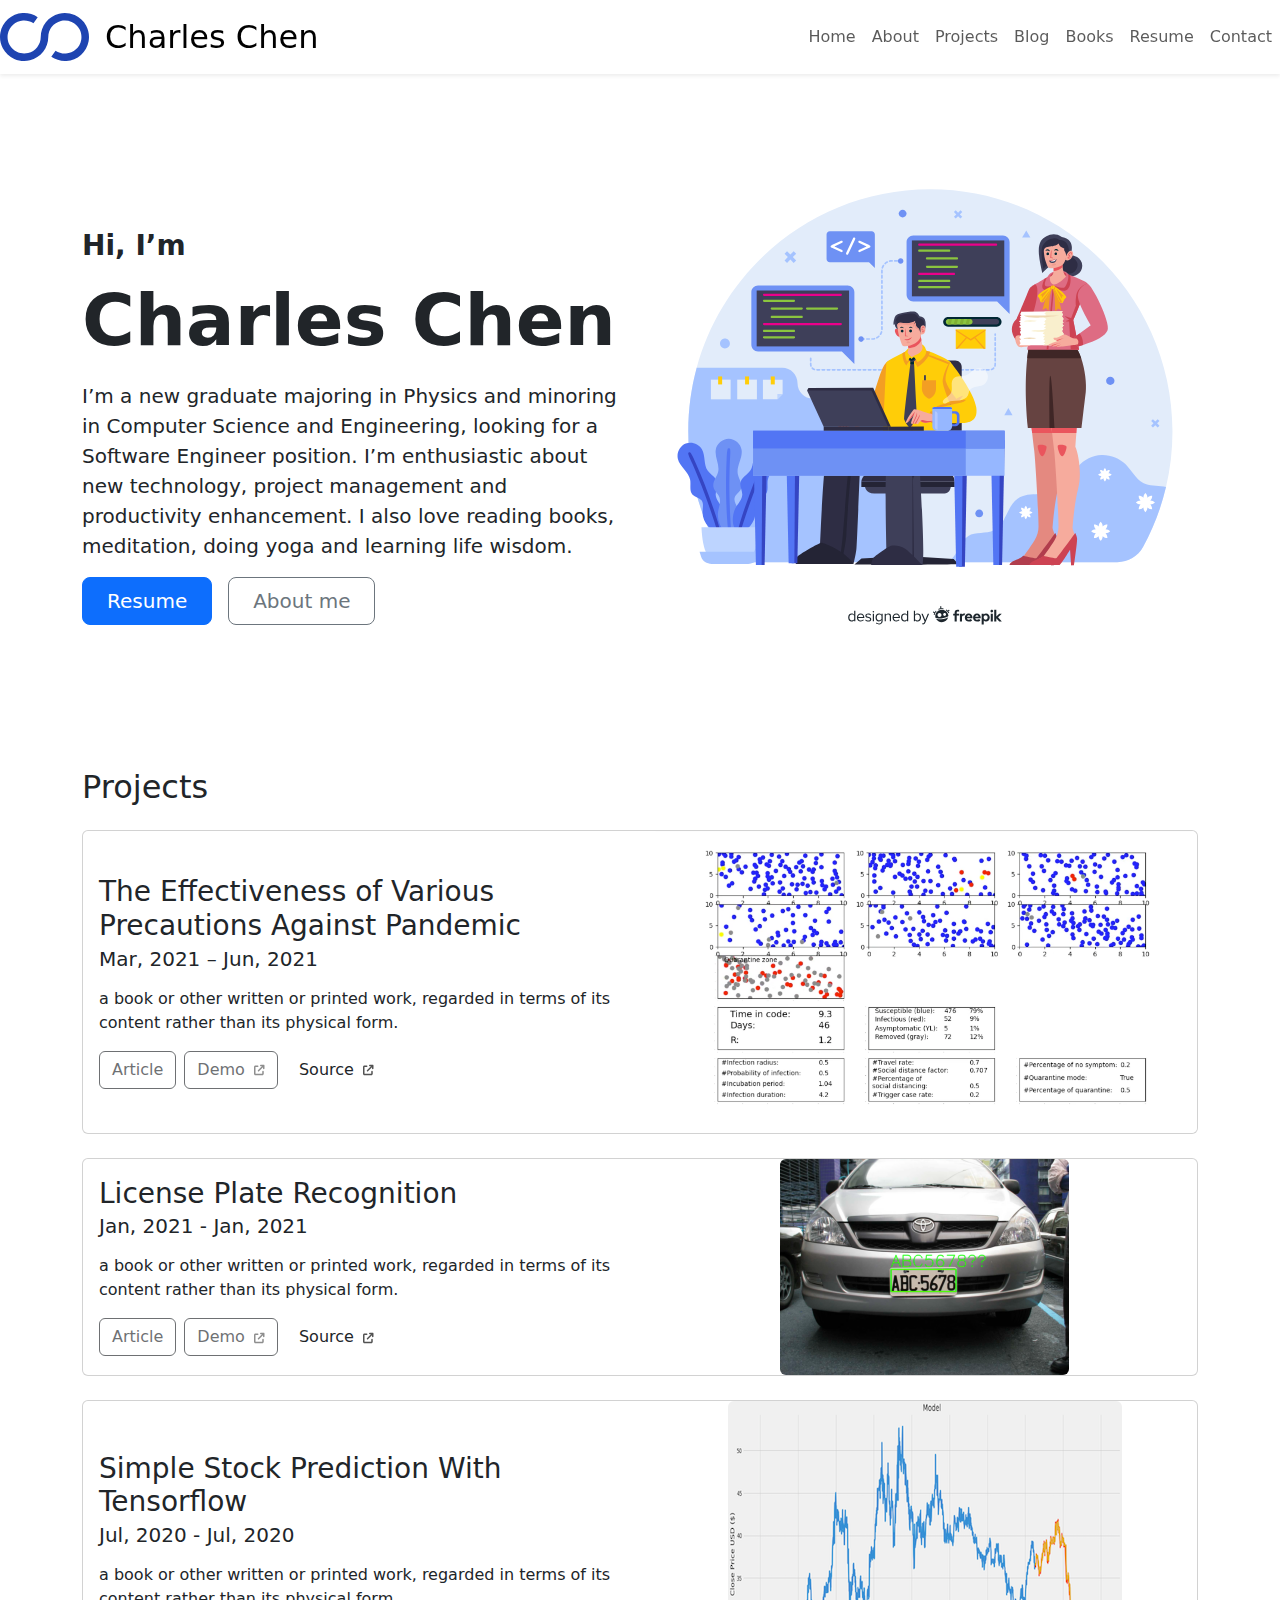
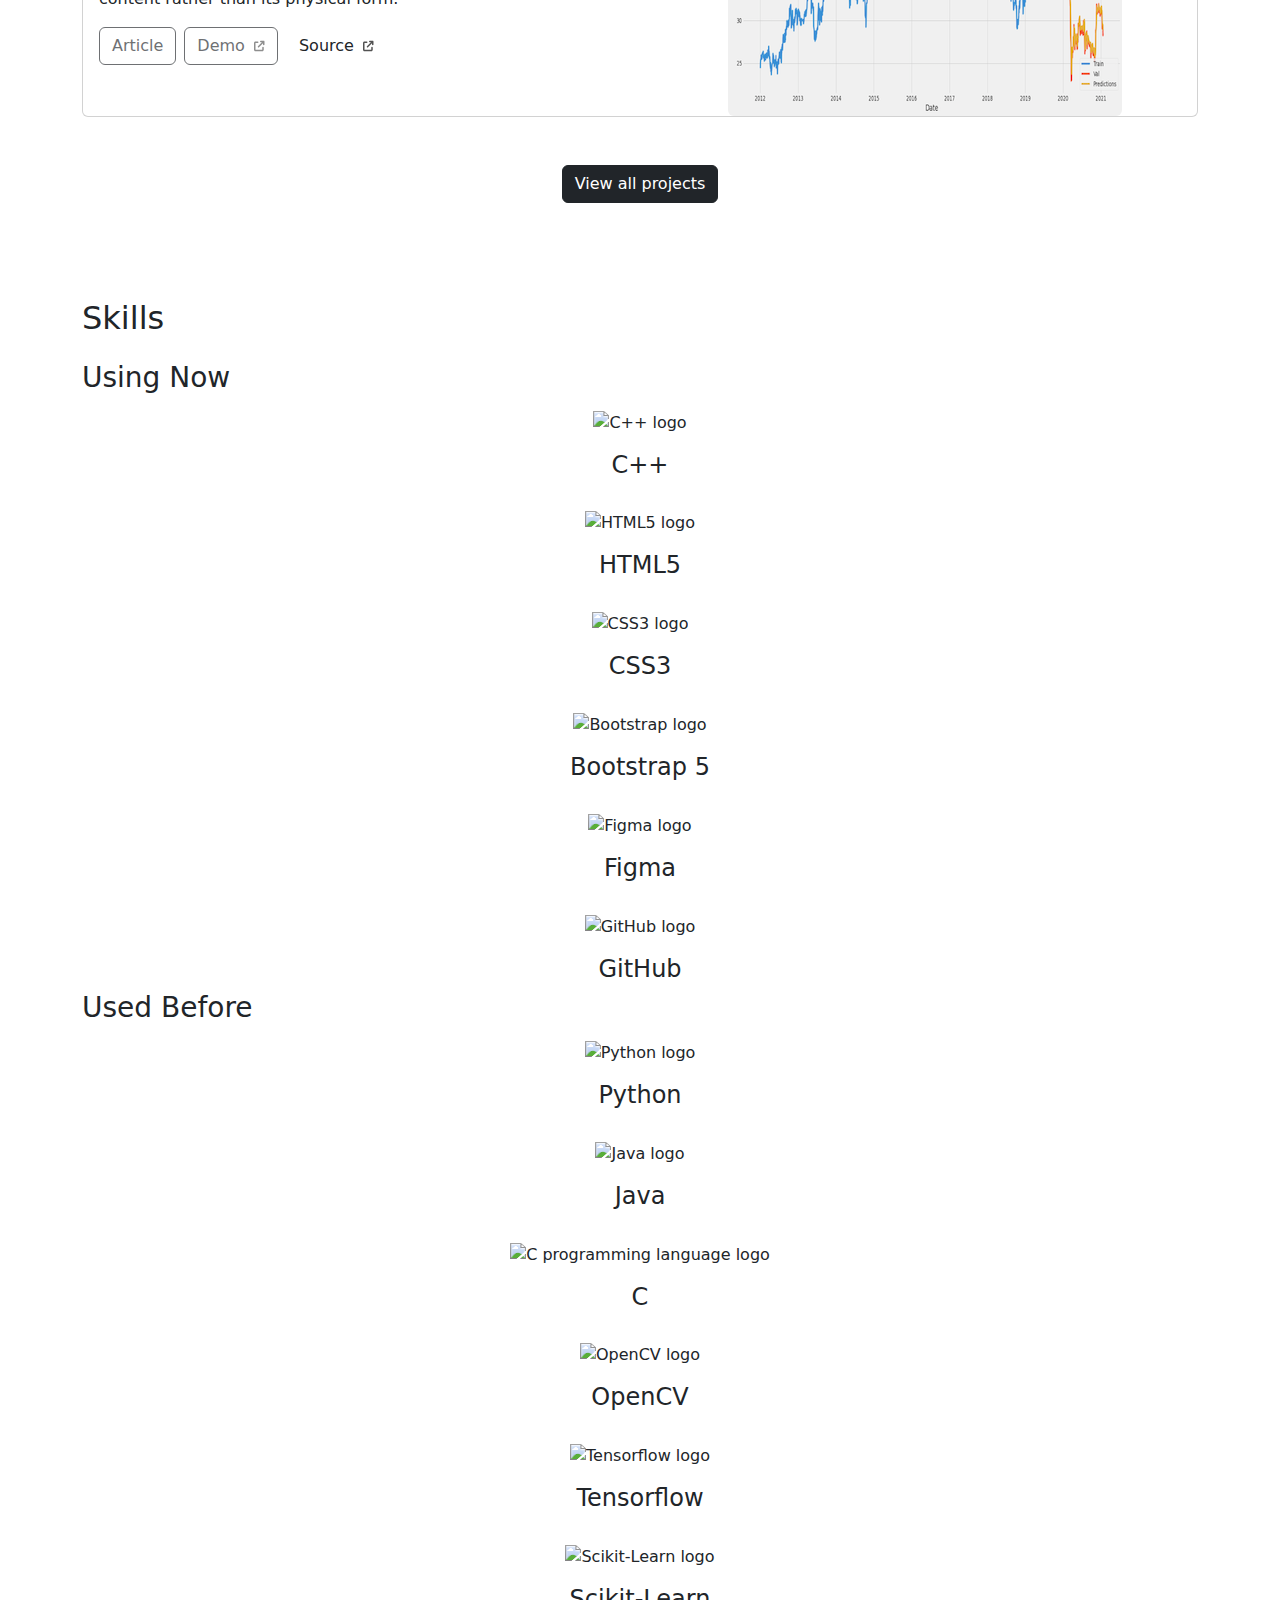
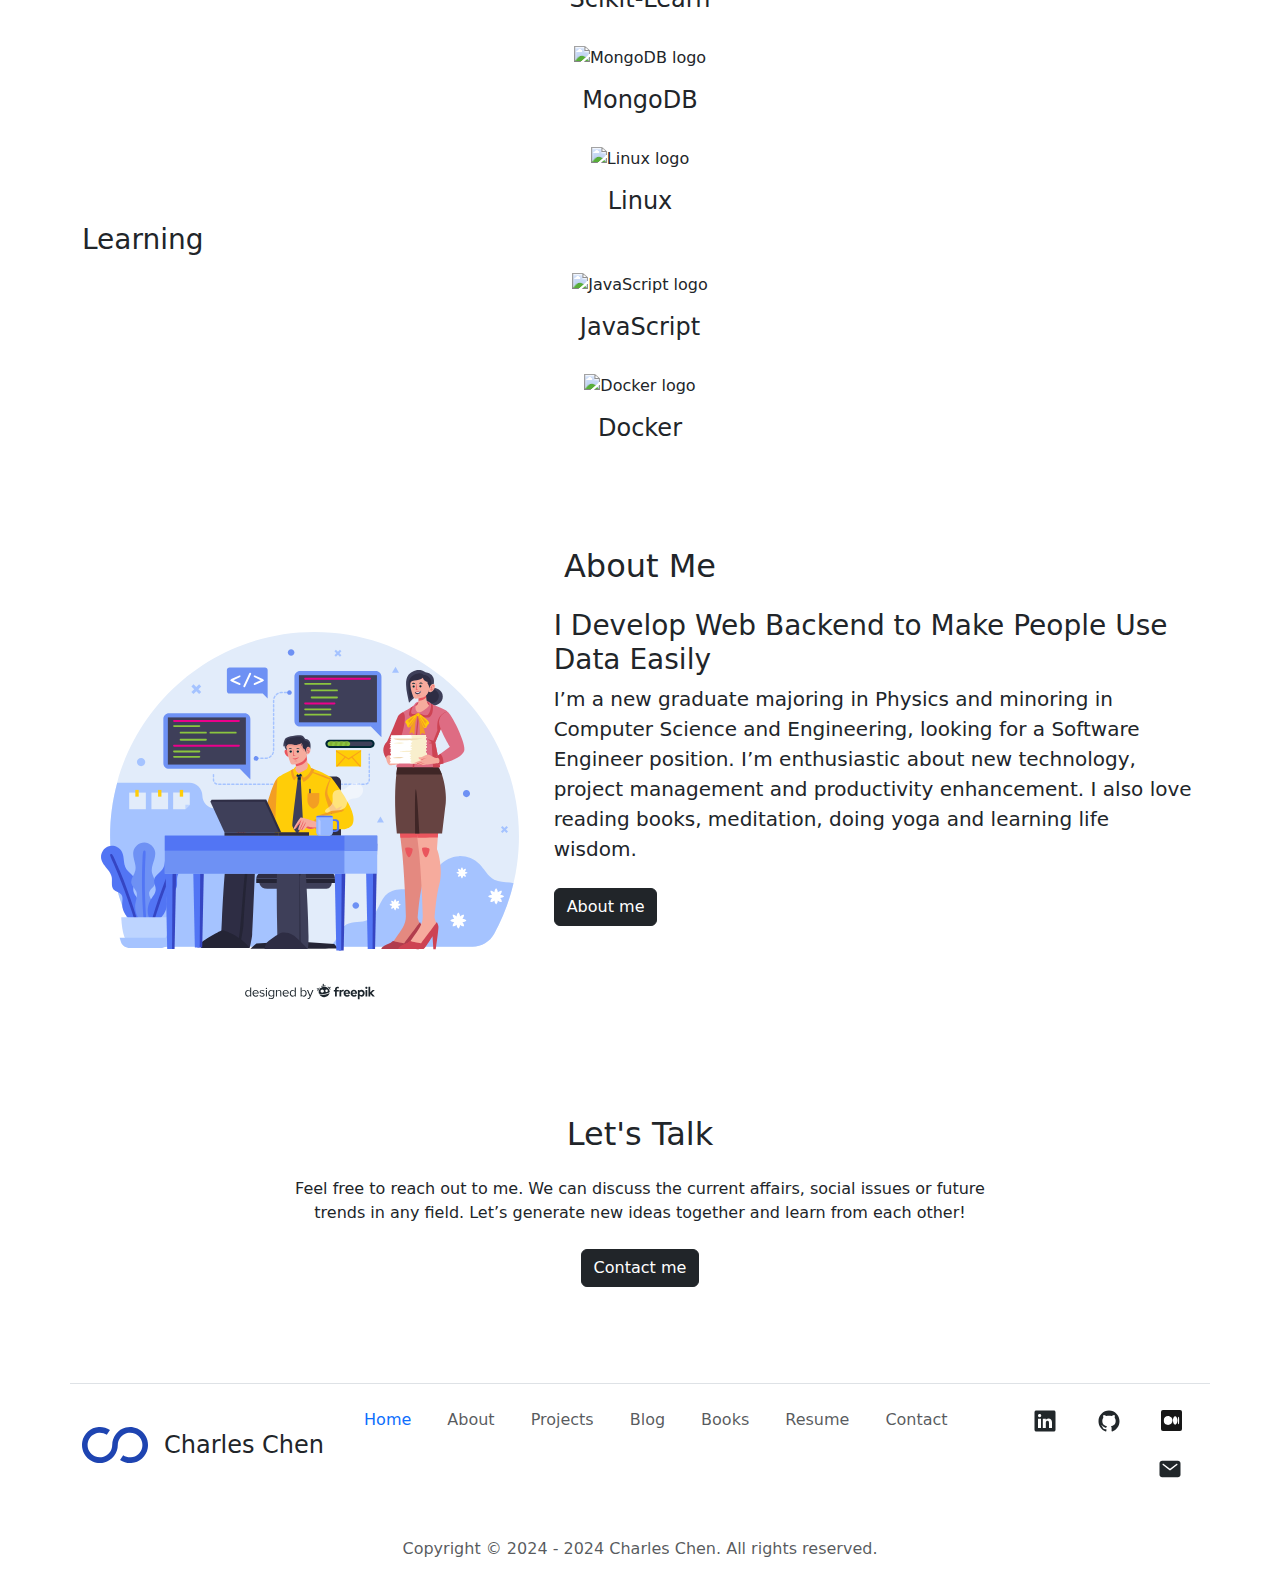
==== commit 59a5024d: "Improved footer section and filled real contents" ====
--- a/index.html
+++ b/index.html
@@ -6,8 +6,8 @@
   <title>Charles Chen</title>
   <meta name="description" content="">
 
-  <link href="https://cdn.jsdelivr.net/npm/bootstrap@5.3.2/dist/css/bootstrap.min.css" rel="stylesheet"
-    integrity="sha384-T3c6CoIi6uLrA9TneNEoa7RxnatzjcDSCmG1MXxSR1GAsXEV/Dwwykc2MPK8M2HN" crossorigin="anonymous">
+  <!-- Bootstrap CDN -->
+  <link href="https://cdn.jsdelivr.net/npm/bootstrap@5.3.3/dist/css/bootstrap.min.css" rel="stylesheet" integrity="sha384-QWTKZyjpPEjISv5WaRU9OFeRpok6YctnYmDr5pNlyT2bRjXh0JMhjY6hW+ALEwIH" crossorigin="anonymous">
 
   <link rel="preconnect" href="https://fonts.googleapis.com">
   <link rel="preconnect" href="https://fonts.gstatic.com" crossorigin>
@@ -28,7 +28,7 @@
     </a>
 
     <!-- Toggler -->
-    <button class="navbar-toggler" type="button" data-toggle="collapse" data-target="#navbarMenu"
+    <button class="navbar-toggler" type="button" data-bs-toggle="collapse" data-bs-target="#navbarMenu"
       aria-controls="navbarMenu" aria-expanded="false" aria-label="Toggle navigation">
       <span class="navbar-toggler-icon"></span>
     </button>
@@ -38,9 +38,9 @@
       <ul class="navbar-nav nav-pills ms-auto">
         <li class="nav-item"><a href="/" class="nav-link home" aria-current="page">Home</a></li>
         <li class="nav-item"><a href="./about.html" class="nav-link">About</a></li>
-        <li class="nav-item"><a href="./project/index.html" class="nav-link">Projects</a></li>
-        <li class="nav-item"><a href="./blog/index.html" class="nav-link">Blog</a></li>
-        <li class="nav-item"><a href="./book/index.html" class="nav-link">Books</a></li>
+        <li class="nav-item"><a href="./project/" class="nav-link">Projects</a></li>
+        <li class="nav-item"><a href="./blog/" class="nav-link">Blog</a></li>
+        <li class="nav-item"><a href="./book/" class="nav-link">Books</a></li>
         <li class="nav-item"><a href="./resume.html" class="nav-link highlight">Resume</a></li>
         <li class="nav-item"><a href="./contact.html" class="nav-link">Contact</a></li>
       </ul>
@@ -65,8 +65,8 @@
             I’m enthusiastic about new technology, project management and productivity enhancement. I also love
             reading books, meditation, doing yoga and learning life wisdom.</p>
           <div class="d-flex justify-content-start">
-            <button type="button" class="btn btn-primary btn-lg px-4 me-3">Resume</button>
-            <button type="button" class="btn btn-outline-secondary btn-lg px-4">About me</button>
+            <a class="btn btn-primary btn-lg px-4 me-3" href="./resume.html">Resume</a>
+            <a class="btn btn-outline-secondary btn-lg px-4" href="./about.html">About me</a>
           </div>
         </div>
       </div>
@@ -88,28 +88,16 @@
           </div>
           <div class="col-lg-6">
             <div class="project-card-body card-body">
-              <h3 class="card-title mb-2">Project Name</h3>
-              <h5 class="card-subtitle poppins-regular mb-3">Starting Date - End Date</h5>
+              <h3 class="card-title mb-2">The Effectiveness of Various Precautions Against Pandemic</h3>
+              <h5 class="card-subtitle poppins-regular mb-3">Mar, 2021 – Jun, 2021</h5>
               <p class="project-preview-text card-text">a book or other written or printed work, regarded in terms of
                 its content rather than its physical form.</p>
               <div class="d-flex gap-2">
-                <a href="#" class="project-button btn">Article</a>
-                <a href="#" class="project-button btn">Demo
-                  <svg class="align-middle ms-1" width="11" height="12" viewBox="0 0 11 12" fill="none"
-                    xmlns="http://www.w3.org/2000/svg">
-                    <path
-                      d="M6 1.5C6 1.10156 6.32812 0.75 6.75 0.75H9.72656C9.84375 0.75 9.9375 0.773438 10.0312 0.820312C10.1016 0.84375 10.1953 0.914062 10.2656 0.984375C10.4062 1.125 10.4766 1.3125 10.5 1.5V4.5C10.5 4.92188 10.1484 5.25 9.75 5.25C9.32812 5.25 9 4.92188 9 4.5V3.32812L5.01562 7.28906C4.73438 7.59375 4.24219 7.59375 3.96094 7.28906C3.65625 7.00781 3.65625 6.51562 3.96094 6.23438L7.92188 2.25H6.75C6.32812 2.25 6 1.92188 6 1.5ZM0 3C0 2.17969 0.65625 1.5 1.5 1.5H3.75C4.14844 1.5 4.5 1.85156 4.5 2.25C4.5 2.67188 4.14844 3 3.75 3H1.5V9.75H8.25V7.5C8.25 7.10156 8.57812 6.75 9 6.75C9.39844 6.75 9.75 7.10156 9.75 7.5V9.75C9.75 10.5938 9.07031 11.25 8.25 11.25H1.5C0.65625 11.25 0 10.5938 0 9.75V3Z"
-                      fill="#525252" />
-                  </svg>
-                </a>
-                <a href="#" class="project-button btn">Source
-                  <svg class="align-middle ms-1" width="11" height="12" viewBox="0 0 11 12" fill="none"
-                    xmlns="http://www.w3.org/2000/svg">
-                    <path
-                      d="M6 1.5C6 1.10156 6.32812 0.75 6.75 0.75H9.72656C9.84375 0.75 9.9375 0.773438 10.0312 0.820312C10.1016 0.84375 10.1953 0.914062 10.2656 0.984375C10.4062 1.125 10.4766 1.3125 10.5 1.5V4.5C10.5 4.92188 10.1484 5.25 9.75 5.25C9.32812 5.25 9 4.92188 9 4.5V3.32812L5.01562 7.28906C4.73438 7.59375 4.24219 7.59375 3.96094 7.28906C3.65625 7.00781 3.65625 6.51562 3.96094 6.23438L7.92188 2.25H6.75C6.32812 2.25 6 1.92188 6 1.5ZM0 3C0 2.17969 0.65625 1.5 1.5 1.5H3.75C4.14844 1.5 4.5 1.85156 4.5 2.25C4.5 2.67188 4.14844 3 3.75 3H1.5V9.75H8.25V7.5C8.25 7.10156 8.57812 6.75 9 6.75C9.39844 6.75 9.75 7.10156 9.75 7.5V9.75C9.75 10.5938 9.07031 11.25 8.25 11.25H1.5C0.65625 11.25 0 10.5938 0 9.75V3Z"
-                      fill="#525252" />
-                  </svg>
-                </a>
+                <a href="#" class="project-button btn disabled">Article</a>
+                <a href="#" class="project-button btn disabled" target="_blank" rel="noopener noreferrer">Demo
+                  <img class="ms-1" src="./assets/images/external-link-icon.svg" alt="external link icon"></a>
+                <a href="https://github.com/The-Statistical-Thermodynamics-Group/Final-Project" class="project-button btn" target="_blank" rel="noopener noreferrer">Source
+                  <img class="ms-1" src="./assets/images/external-link-icon.svg" alt="external link icon"></a>
               </div>
             </div>
           </div>
@@ -125,28 +113,16 @@
           </div>
           <div class="col-lg-6">
             <div class="project-card-body card-body">
-              <h3 class="card-title mb-2">Project Name</h3>
-              <h5 class="card-subtitle poppins-regular mb-3">Starting Date - End Date</h5>
+              <h3 class="card-title mb-2">License Plate Recognition</h3>
+              <h5 class="card-subtitle poppins-regular mb-3">Jan, 2021 - Jan, 2021</h5>
               <p class="project-preview-text card-text">a book or other written or printed work, regarded in terms of
                 its content rather than its physical form.</p>
               <div class="d-flex gap-2">
-                <a href="#" class="project-button btn">Article</a>
-                <a href="#" class="project-button btn">Demo
-                  <svg class="align-middle ms-1" width="11" height="12" viewBox="0 0 11 12" fill="none"
-                    xmlns="http://www.w3.org/2000/svg">
-                    <path
-                      d="M6 1.5C6 1.10156 6.32812 0.75 6.75 0.75H9.72656C9.84375 0.75 9.9375 0.773438 10.0312 0.820312C10.1016 0.84375 10.1953 0.914062 10.2656 0.984375C10.4062 1.125 10.4766 1.3125 10.5 1.5V4.5C10.5 4.92188 10.1484 5.25 9.75 5.25C9.32812 5.25 9 4.92188 9 4.5V3.32812L5.01562 7.28906C4.73438 7.59375 4.24219 7.59375 3.96094 7.28906C3.65625 7.00781 3.65625 6.51562 3.96094 6.23438L7.92188 2.25H6.75C6.32812 2.25 6 1.92188 6 1.5ZM0 3C0 2.17969 0.65625 1.5 1.5 1.5H3.75C4.14844 1.5 4.5 1.85156 4.5 2.25C4.5 2.67188 4.14844 3 3.75 3H1.5V9.75H8.25V7.5C8.25 7.10156 8.57812 6.75 9 6.75C9.39844 6.75 9.75 7.10156 9.75 7.5V9.75C9.75 10.5938 9.07031 11.25 8.25 11.25H1.5C0.65625 11.25 0 10.5938 0 9.75V3Z"
-                      fill="#525252" />
-                  </svg>
-                </a>
-                <a href="#" class="project-button btn">Source
-                  <svg class="align-middle ms-1" width="11" height="12" viewBox="0 0 11 12" fill="none"
-                    xmlns="http://www.w3.org/2000/svg">
-                    <path
-                      d="M6 1.5C6 1.10156 6.32812 0.75 6.75 0.75H9.72656C9.84375 0.75 9.9375 0.773438 10.0312 0.820312C10.1016 0.84375 10.1953 0.914062 10.2656 0.984375C10.4062 1.125 10.4766 1.3125 10.5 1.5V4.5C10.5 4.92188 10.1484 5.25 9.75 5.25C9.32812 5.25 9 4.92188 9 4.5V3.32812L5.01562 7.28906C4.73438 7.59375 4.24219 7.59375 3.96094 7.28906C3.65625 7.00781 3.65625 6.51562 3.96094 6.23438L7.92188 2.25H6.75C6.32812 2.25 6 1.92188 6 1.5ZM0 3C0 2.17969 0.65625 1.5 1.5 1.5H3.75C4.14844 1.5 4.5 1.85156 4.5 2.25C4.5 2.67188 4.14844 3 3.75 3H1.5V9.75H8.25V7.5C8.25 7.10156 8.57812 6.75 9 6.75C9.39844 6.75 9.75 7.10156 9.75 7.5V9.75C9.75 10.5938 9.07031 11.25 8.25 11.25H1.5C0.65625 11.25 0 10.5938 0 9.75V3Z"
-                      fill="#525252" />
-                  </svg>
-                </a>
+                <a href="#" class="project-button btn disabled">Article</a>
+                <a href="#" class="project-button btn disabled" target="_blank" rel="noopener noreferrer">Demo
+                  <img class="ms-1" src="./assets/images/external-link-icon.svg" alt="external link icon"></a>
+                <a href="https://github.com/charlesycchen/Self-learning-Place/tree/main/license_plate_recognition" class="project-button btn" target="_blank" rel="noopener noreferrer">Source
+                  <img class="ms-1" src="./assets/images/external-link-icon.svg" alt="external link icon"></a>
               </div>
             </div>
           </div>
@@ -162,28 +138,16 @@
           </div>
           <div class="col-lg-6">
             <div class="project-card-body card-body">
-              <h3 class="card-title mb-2">Project Name</h3>
-              <h5 class="card-subtitle poppins-regular mb-3">Starting Date - End Date</h5>
+              <h3 class="card-title mb-2">Simple Stock Prediction With Tensorflow</h3>
+              <h5 class="card-subtitle poppins-regular mb-3">Jul, 2020 - Jul, 2020</h5>
               <p class="project-preview-text card-text">a book or other written or printed work, regarded in terms of
                 its content rather than its physical form.</p>
               <div class="d-flex gap-2">
-                <a href="#" class="project-button btn">Article</a>
-                <a href="#" class="project-button btn">Demo
-                  <svg class="align-middle ms-1" width="11" height="12" viewBox="0 0 11 12" fill="none"
-                    xmlns="http://www.w3.org/2000/svg">
-                    <path
-                      d="M6 1.5C6 1.10156 6.32812 0.75 6.75 0.75H9.72656C9.84375 0.75 9.9375 0.773438 10.0312 0.820312C10.1016 0.84375 10.1953 0.914062 10.2656 0.984375C10.4062 1.125 10.4766 1.3125 10.5 1.5V4.5C10.5 4.92188 10.1484 5.25 9.75 5.25C9.32812 5.25 9 4.92188 9 4.5V3.32812L5.01562 7.28906C4.73438 7.59375 4.24219 7.59375 3.96094 7.28906C3.65625 7.00781 3.65625 6.51562 3.96094 6.23438L7.92188 2.25H6.75C6.32812 2.25 6 1.92188 6 1.5ZM0 3C0 2.17969 0.65625 1.5 1.5 1.5H3.75C4.14844 1.5 4.5 1.85156 4.5 2.25C4.5 2.67188 4.14844 3 3.75 3H1.5V9.75H8.25V7.5C8.25 7.10156 8.57812 6.75 9 6.75C9.39844 6.75 9.75 7.10156 9.75 7.5V9.75C9.75 10.5938 9.07031 11.25 8.25 11.25H1.5C0.65625 11.25 0 10.5938 0 9.75V3Z"
-                      fill="#525252" />
-                  </svg>
-                </a>
-                <a href="#" class="project-button btn">Source
-                  <svg class="align-middle ms-1" width="11" height="12" viewBox="0 0 11 12" fill="none"
-                    xmlns="http://www.w3.org/2000/svg">
-                    <path
-                      d="M6 1.5C6 1.10156 6.32812 0.75 6.75 0.75H9.72656C9.84375 0.75 9.9375 0.773438 10.0312 0.820312C10.1016 0.84375 10.1953 0.914062 10.2656 0.984375C10.4062 1.125 10.4766 1.3125 10.5 1.5V4.5C10.5 4.92188 10.1484 5.25 9.75 5.25C9.32812 5.25 9 4.92188 9 4.5V3.32812L5.01562 7.28906C4.73438 7.59375 4.24219 7.59375 3.96094 7.28906C3.65625 7.00781 3.65625 6.51562 3.96094 6.23438L7.92188 2.25H6.75C6.32812 2.25 6 1.92188 6 1.5ZM0 3C0 2.17969 0.65625 1.5 1.5 1.5H3.75C4.14844 1.5 4.5 1.85156 4.5 2.25C4.5 2.67188 4.14844 3 3.75 3H1.5V9.75H8.25V7.5C8.25 7.10156 8.57812 6.75 9 6.75C9.39844 6.75 9.75 7.10156 9.75 7.5V9.75C9.75 10.5938 9.07031 11.25 8.25 11.25H1.5C0.65625 11.25 0 10.5938 0 9.75V3Z"
-                      fill="#525252" />
-                  </svg>
-                </a>
+                <a href="#" class="project-button btn disabled">Article</a>
+                <a href="#" class="project-button btn disabled" target="_blank" rel="noopener noreferrer">Demo
+                  <img class="ms-1" src="./assets/images/external-link-icon.svg" alt="external link icon"></a>
+                <a href="https://github.com/charlesycchen/Self-learning-Place/tree/main/Stock_Prediction" class="project-button btn" target="_blank" rel="noopener noreferrer">Source
+                  <img class="ms-1" src="./assets/images/external-link-icon.svg" alt="external link icon"></a>
               </div>
             </div>
           </div>
@@ -191,14 +155,14 @@
       </div>
 
       <div class="d-flex justify-content-center">
-        <a href="./project/index.html" class="large-button btn btn-dark">View all projects</a>
+        <a href="./project/" class="large-button btn btn-dark">View all projects</a>
       </div>
     </div>
   </section>
 
 
   <section id="skills">
-    <div class="container mb-5">
+    <div class="container pt-5 mb-5">
       <h2 class="poppins-semibold mb-4">Skills</h2>
 
       <h3 class="poppins-medium mb-3">Using Now</h3>
@@ -313,7 +277,7 @@
 
 
   <section id="about">
-    <div class="container mb-5">
+    <div class="container pt-5 mb-5">
       <h2 class="poppins-semibold text-center mb-4">About Me</h2>
       <div class="row align-items-top g-3">
         <div class="col-lg-5 d-flex justify-content-center align-items-center">
@@ -322,7 +286,7 @@
         </div>
         <div class="col-lg-7">
           <h3 class="mb-2">I Develop Web Backend to Make People Use Data Easily</h3>
-          <p class="hero-introduction lead poppins-regular">I’m a new graduate majoring in Physics and minoring in
+          <p class="hero-introduction lead poppins-regular mb-4">I’m a new graduate majoring in Physics and minoring in
             Computer Science and
             Engineering, looking for a Software Engineer position.
             I’m enthusiastic about new technology, project management and productivity enhancement. I also love
@@ -338,7 +302,7 @@
 
 
   <section id="contact">
-    <div class="container mb-5">
+    <div class="container py-5 mb-5">
       <div class="row justify-content-center">
         <div class="col-lg-8 col-md-10">
           <h2 class="poppins-semibold text-center mb-4">Let's Talk</h2>
@@ -360,39 +324,43 @@
     <div class="container border-top">
       <div class="row pt-3 mb-5">
         <!-- Logo -->
-        <div class="col">
+        <div class="col-xl col-lg-5 col-12 d-flex justify-content-lg-start justify-content-center">
           <a href="/" class="navbar-brand d-flex align-items-center">
             <img src="./assets/images/website-logo-small.svg" class="me-3" alt="large website logo">
             <span class="fs-4 poppins-semibold">Charles Chen</span>
           </a>
         </div>
         <!-- Navigation Menu -->
-        <div class="col-auto">
-          <ul class="nav nav-pills gap-1 ms-auto">
+        <div class="col-xl-auto col-lg-7 col-12 d-flex justify-content-xl-center justify-content-lg-end justify-content-center mt-lg-0 mt-2">
+          <ul class="nav nav-pills gap-1">
             <li class="nav-item"><a href="/" class="nav-link home" aria-current="page">Home</a></li>
             <li class="nav-item"><a href="./about.html" class="nav-link text-body-secondary">About</a></li>
-            <li class="nav-item"><a href="./project/index.html" class="nav-link text-body-secondary">Projects</a></li>
-            <li class="nav-item"><a href="./blog/index.html" class="nav-link text-body-secondary">Blog</a></li>
-            <li class="nav-item"><a href="./book/index.html" class="nav-link text-body-secondary">Books</a></li>
+            <li class="nav-item"><a href="./project/" class="nav-link text-body-secondary">Projects</a></li>
+            <li class="nav-item"><a href="./blog/" class="nav-link text-body-secondary">Blog</a></li>
+            <li class="nav-item"><a href="./book/" class="nav-link text-body-secondary">Books</a></li>
             <li class="nav-item"><a href="./resume.html" class="nav-link text-body-secondary">Resume</a></li>
             <li class="nav-item"><a href="./contact.html" class="nav-link text-body-secondary">Contact</a></li>
           </ul>
         </div>
         <!-- Social Media -->
-        <div class="col">
-          <ul class="nav justify-content-end list-unstyled d-flex gap-2">
-            <li class="p-2"><a class="text-body-secondary" href="#">
+        <div class="col-xl d-flex justify-content-xl-end justify-content-center mt-xl-0 mt-2">
+          <ul class="nav justify-content-end gap-2">
+            <li class="nav-item"><a class="nav-link" href="https://www.linkedin.com/in/charlesycchen/" target="_blank"
+                rel="noopener noreferrer">
                 <img src="./assets/images/linkedin-icon.svg" alt="LinkedIn SVG icon"></a></li>
-            <li class="p-2"><a class="text-body-secondary" href="#">
+            <li class="nav-item"><a class="nav-link" href="https://github.com/charlesycchen" target="_blank"
+                rel="noopener noreferrer">
                 <img src="./assets/images/github-icon.svg" alt="GitHub SVG icon"></a></li>
-            <li class="p-2"><a class="text-body-secondary" href="#">
+            <li class="nav-item"><a class="nav-link" href="https://medium.com/@charlesycchen" target="_blank"
+                rel="noopener noreferrer">
                 <img src="./assets/images/medium-icon.svg" alt="Medium SVG icon"></a></li>
-            <li class="p-2"><a class="text-body-secondary" href="#">
+            <li class="nav-item"><a class="nav-link" href="mailto:charycchen@gmail.com">
                 <img src="./assets/images/mail-icon.svg" alt="Mail SVG icon"></a></li>
           </ul>
         </div>
       </div>
 
+      <!-- Copyright Anouncement -->
       <div class="row">
         <p class="text-center text-body-secondary">Copyright © 2024 - 2024 Charles Chen. All rights reserved.</p>
       </div>
@@ -400,33 +368,7 @@
   </footer>
 
 
-
-  <footer class="d-flex flex-wrap justify-content-between align-items-center py-3 my-4 border-top">
-    <div class="col-md-4 d-flex align-items-center">
-      <a href="/" class="mb-3 me-2 mb-md-0 text-body-secondary text-decoration-none lh-1">
-        <svg class="bi" width="30" height="24">
-          <use xlink:href="#bootstrap"></use>
-        </svg>
-      </a>
-      <span class="mb-3 mb-md-0 text-body-secondary">© 2024 Company, Inc</span>
-    </div>
-
-    <ul class="nav col-md-4 justify-content-end list-unstyled d-flex">
-      <li class="ms-3"><a class="text-body-secondary" href="#"><svg class="bi" width="24" height="24">
-            <use xlink:href="#twitter"></use>
-          </svg></a></li>
-      <li class="ms-3"><a class="text-body-secondary" href="#"><svg class="bi" width="24" height="24">
-            <use xlink:href="#instagram"></use>
-          </svg></a></li>
-      <li class="ms-3"><a class="text-body-secondary" href="#"><svg class="bi" width="24" height="24">
-            <use xlink:href="#facebook"></use>
-          </svg></a></li>
-    </ul>
-  </footer>
-
-  <script src="https://cdn.jsdelivr.net/npm/bootstrap@5.3.2/dist/js/bootstrap.bundle.min.js"
-    integrity="sha384-C6RzsynM9kWDrMNeT87bh95OGNyZPhcTNXj1NW7RuBCsyN/o0jlpcV8Qyq46cDfL"
-    crossorigin="anonymous"></script>
+  <script src="https://cdn.jsdelivr.net/npm/bootstrap@5.3.3/dist/js/bootstrap.bundle.min.js" integrity="sha384-YvpcrYf0tY3lHB60NNkmXc5s9fDVZLESaAA55NDzOxhy9GkcIdslK1eN7N6jIeHz" crossorigin="anonymous"></script>
 </body>
 
 </html>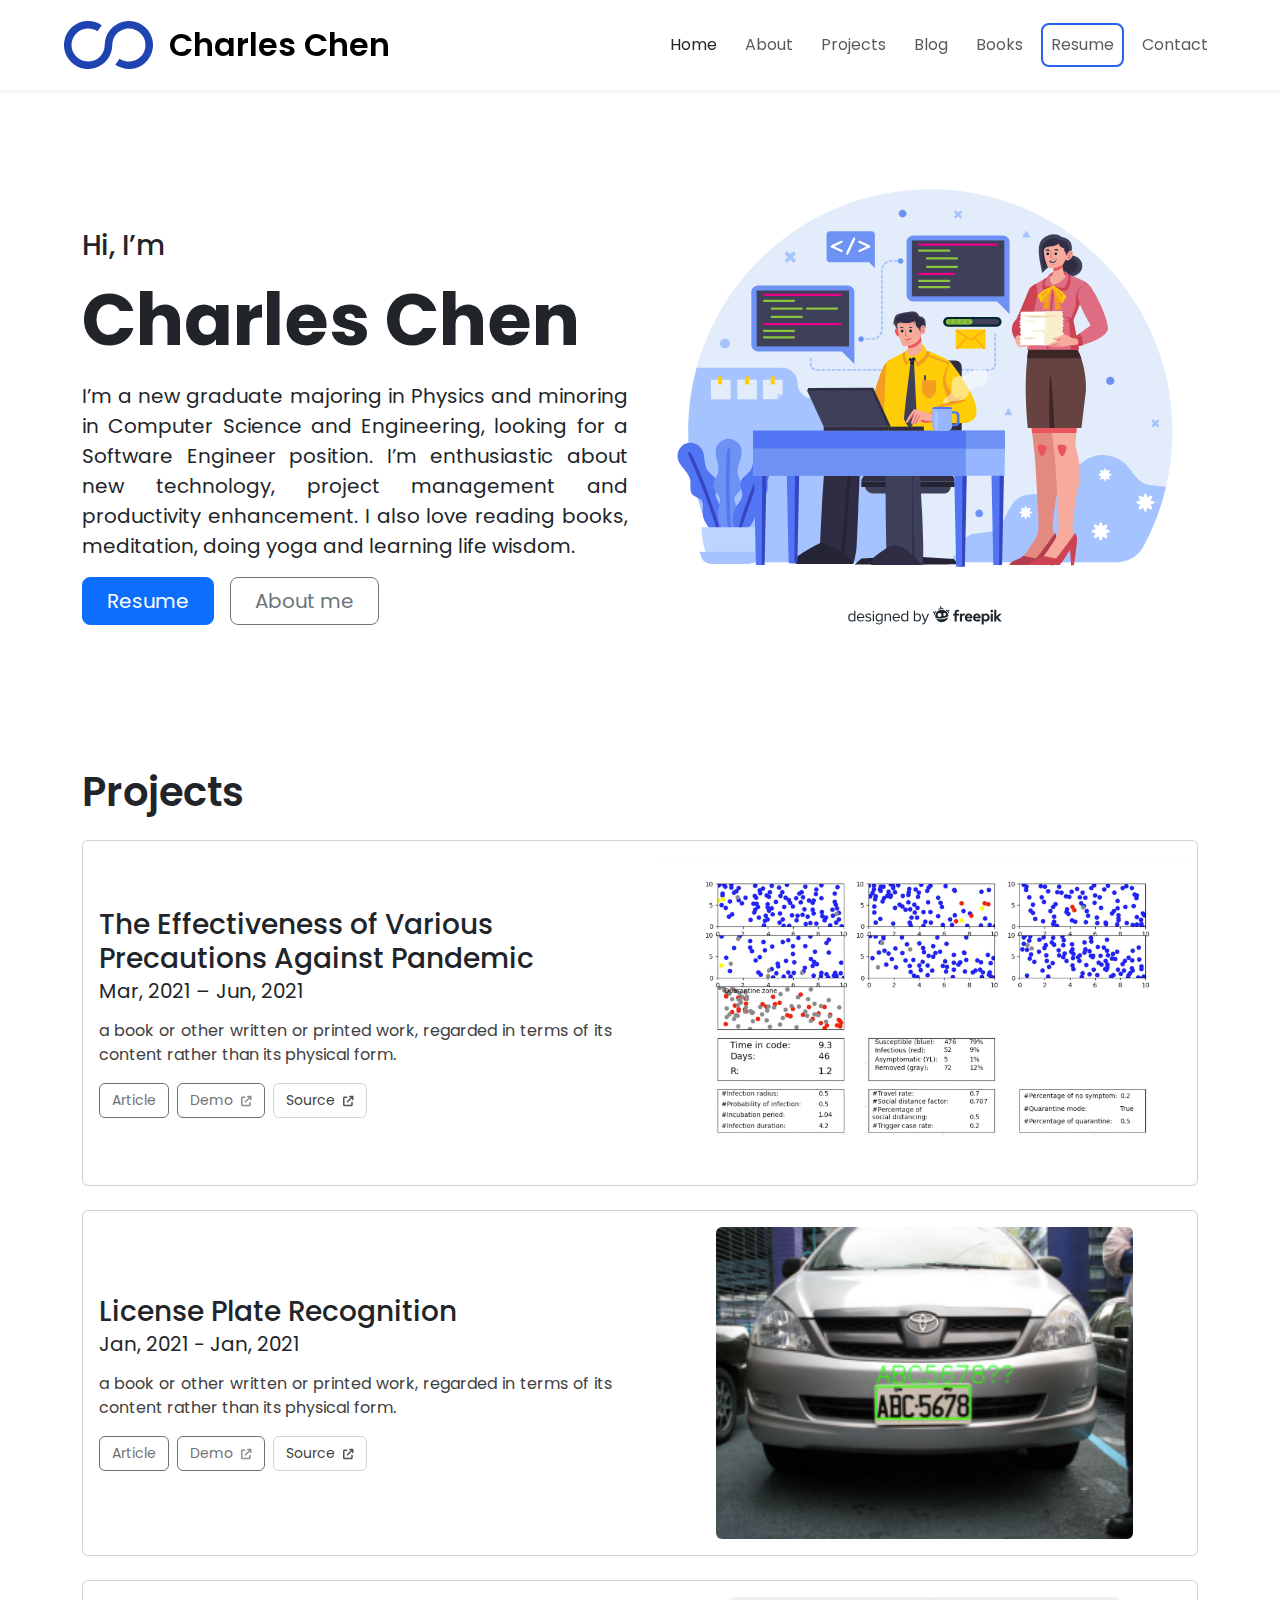
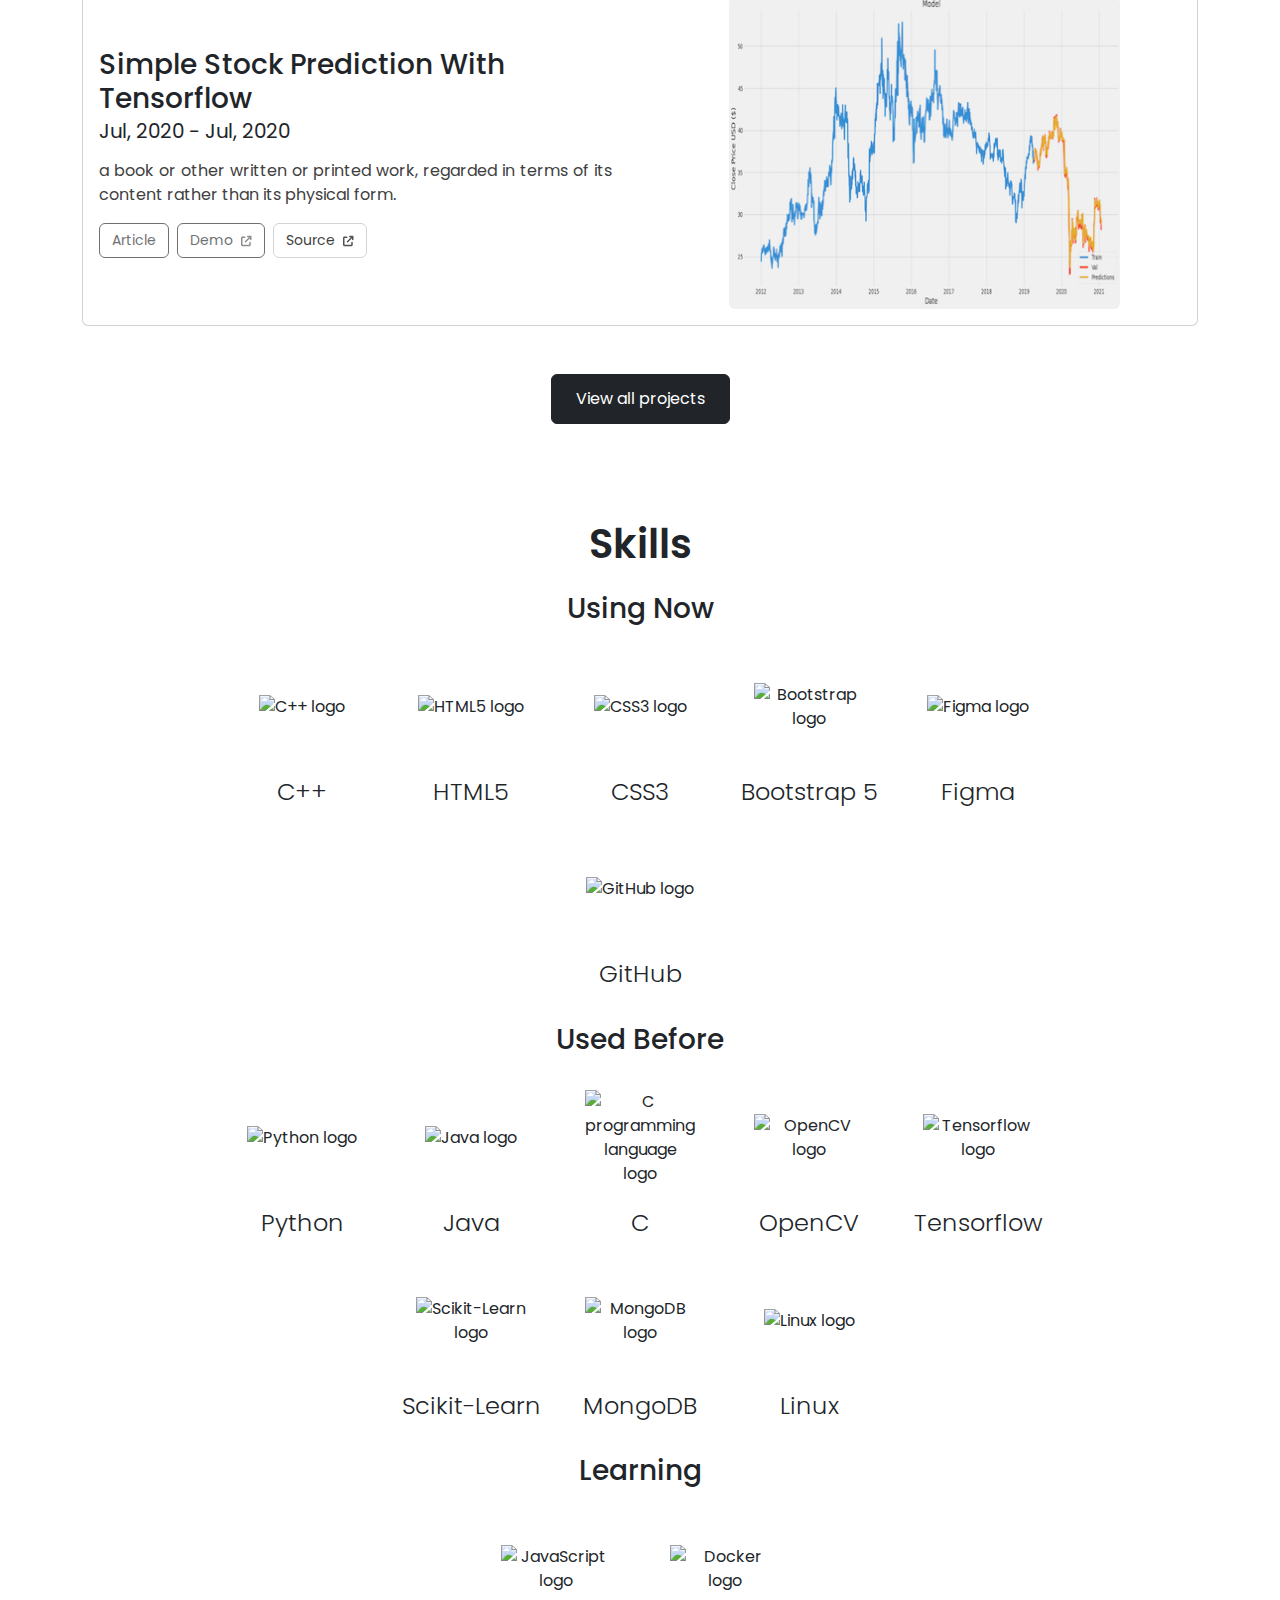
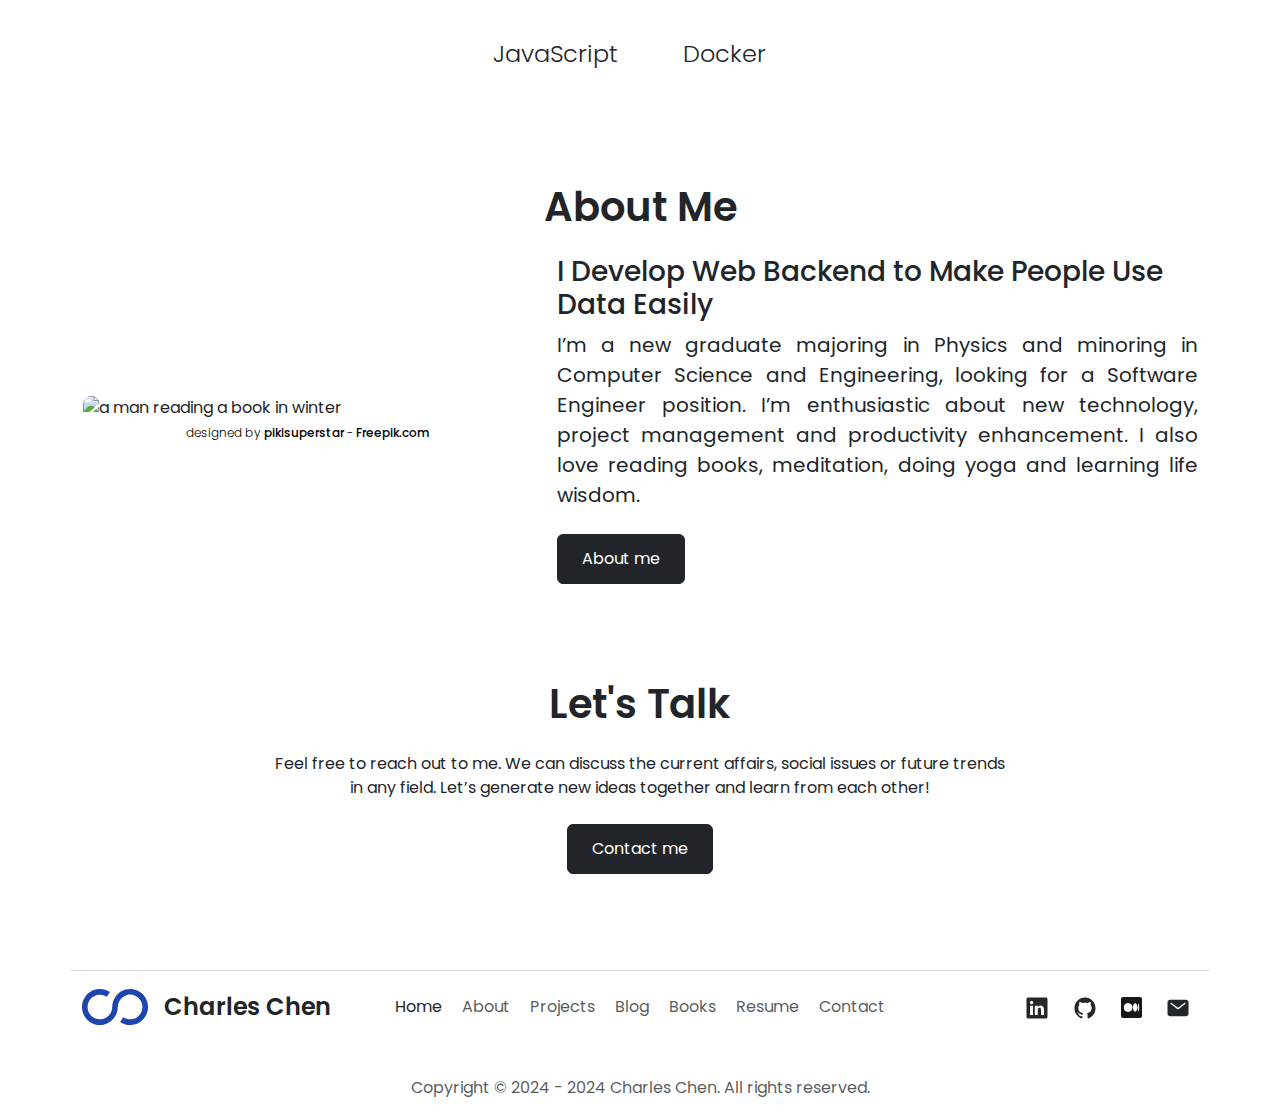
==== commit da085cf7: "Put attribution details below the about image" ====
--- a/index.html
+++ b/index.html
@@ -2,12 +2,16 @@
 <html lang="en">
 
 <head>
+  <title>Charles Chen</title>
   <meta charset="UTF-8">
-  <title>Charles Chen</title>
-  <meta name="description" content="">
+  <meta name="description"
+    content="Home page of Charles Chen's personal website. See what project I'm doing now. Let's connect and generate some new ideas together!">
+  <meta name="keywords" content="Personal Website, Project, Charles Chen, Idea">
+  <meta name="viewport" content="width=device-width, initial-scale=1.0">
 
   <!-- Bootstrap CDN -->
-  <link href="https://cdn.jsdelivr.net/npm/bootstrap@5.3.3/dist/css/bootstrap.min.css" rel="stylesheet" integrity="sha384-QWTKZyjpPEjISv5WaRU9OFeRpok6YctnYmDr5pNlyT2bRjXh0JMhjY6hW+ALEwIH" crossorigin="anonymous">
+  <link href="https://cdn.jsdelivr.net/npm/bootstrap@5.3.3/dist/css/bootstrap.min.css" rel="stylesheet"
+    integrity="sha384-QWTKZyjpPEjISv5WaRU9OFeRpok6YctnYmDr5pNlyT2bRjXh0JMhjY6hW+ALEwIH" crossorigin="anonymous">
 
   <link rel="preconnect" href="https://fonts.googleapis.com">
   <link rel="preconnect" href="https://fonts.gstatic.com" crossorigin>
@@ -22,302 +26,322 @@
   <!-- Navigation Bar -->
   <nav class="navbar navbar-expand-lg navbar-light fixed-top shadow-sm">
     <!-- Logo -->
-    <a href="/" class="navbar-brand d-flex">
+    <a href="./" class="navbar-brand d-flex">
       <img src="./assets/images/website-logo-large.svg" class="me-3" alt="large website logo">
       <span class="fs-2 poppins-semibold">Charles Chen</span>
     </a>
 
     <!-- Toggler -->
-    <button class="navbar-toggler" type="button" data-bs-toggle="collapse" data-bs-target="#navbarMenu"
+    <button class="navbar-toggler" type="button" data-bs-toggle="offcanvas" data-bs-target="#navbarMenu"
       aria-controls="navbarMenu" aria-expanded="false" aria-label="Toggle navigation">
       <span class="navbar-toggler-icon"></span>
     </button>
 
-    <!-- Navigation Menu -->
-    <div class="collapse navbar-collapse" id="navbarMenu">
-      <ul class="navbar-nav nav-pills ms-auto">
-        <li class="nav-item"><a href="/" class="nav-link home" aria-current="page">Home</a></li>
-        <li class="nav-item"><a href="./about.html" class="nav-link">About</a></li>
-        <li class="nav-item"><a href="./project/" class="nav-link">Projects</a></li>
-        <li class="nav-item"><a href="./blog/" class="nav-link">Blog</a></li>
-        <li class="nav-item"><a href="./book/" class="nav-link">Books</a></li>
-        <li class="nav-item"><a href="./resume.html" class="nav-link highlight">Resume</a></li>
-        <li class="nav-item"><a href="./contact.html" class="nav-link">Contact</a></li>
-      </ul>
+    <div class="offcanvas offcanvas-end" data-bs-scroll="true" tabindex="-1" id="navbarMenu" aria-label="Offcanvas">
+      <div class="offcanvas-header">
+        <h5 class="offcanvas-title">Menu</h5>
+        <button type="button" class="btn-close" data-bs-dismiss="offcanvas" aria-label="Close"></button>
+      </div>
+      <div class="offcanvas-body">
+        <ul class="navbar-nav nav-pills ms-auto">
+          <li class="nav-item"><a href="./" class="nav-link home" aria-current="page">Home</a></li>
+          <li class="nav-item"><a href="./about.html" class="nav-link">About</a></li>
+          <li class="nav-item"><a href="./project/" class="nav-link">Projects</a></li>
+          <li class="nav-item"><a href="./blog/" class="nav-link">Blog</a></li>
+          <li class="nav-item"><a href="./book/" class="nav-link">Books</a></li>
+          <li class="nav-item"><a href="./resume.html" class="nav-link highlight">Resume</a></li>
+          <li class="nav-item"><a href="./contact.html" class="nav-link">Contact</a></li>
+        </ul>
+      </div>
     </div>
   </nav>
 
 
-  <!-- Hero Section -->
-  <section id="hero">
-    <div class="container py-4 mb-5" style="margin-top: 90px;">
-      <div class="row flex-lg-row-reverse align-items-center gy-4 py-5">
-        <div class="col-sm-8 col-lg-6 mx-auto mx-lg-0">
-          <img src="./assets/images/people-working-at-the-office.svg" class="d-block img-fluid mx-lg-auto"
-            alt="people-working-at-the-office" width="540" height="570" loading="lazy">
-        </div>
-        <div class="col-lg-6">
-          <h1 class="display-2 fw-bold lh-sm mb-3"><span class="fs-3 poppins-medium">Hi, I’m</span> <br>Charles Chen
-          </h1>
-          <p class="hero-introduction lead poppins-regular">I’m a new graduate majoring in Physics and minoring in
-            Computer Science and
-            Engineering, looking for a Software Engineer position.
-            I’m enthusiastic about new technology, project management and productivity enhancement. I also love
-            reading books, meditation, doing yoga and learning life wisdom.</p>
-          <div class="d-flex justify-content-start">
-            <a class="btn btn-primary btn-lg px-4 me-3" href="./resume.html">Resume</a>
-            <a class="btn btn-outline-secondary btn-lg px-4" href="./about.html">About me</a>
-          </div>
-        </div>
-      </div>
-    </div>
-  </section>
-
-
-  <section id="projects">
-    <div class="container mb-5">
-      <h2 class="poppins-semibold mb-4">Projects</h2>
-
-      <!-- Project 1 Preview Card -->
-      <div class="card mb-4">
-        <div class="row flex-lg-row-reverse g-lg-4 align-items-center justify-content-center">
-          <div class="col-lg-6 col-8 d-flex justify-content-center">
-            <img src="./assets/images/preview-of-the-effectiveness-of-various-precautions-against-pandemic-project.png"
-              class="project-preview-image img-fluid rounded"
-              alt="preview of the effectiveness of various precautions against pandemic project">
+  <main>
+    <!-- Hero Section -->
+    <section id="hero">
+      <div class="container py-4 mb-5" style="margin-top: 90px;">
+        <div class="row flex-lg-row-reverse align-items-center gy-4 py-5">
+          <div class="col-sm-8 col-lg-6 mx-auto mx-lg-0">
+            <img src="./assets/images/people-working-at-the-office.svg" class="d-block img-fluid mx-lg-auto"
+              alt="people-working-at-the-office" width="540" height="570" loading="lazy">
           </div>
           <div class="col-lg-6">
-            <div class="project-card-body card-body">
-              <h3 class="card-title mb-2">The Effectiveness of Various Precautions Against Pandemic</h3>
-              <h5 class="card-subtitle poppins-regular mb-3">Mar, 2021 – Jun, 2021</h5>
-              <p class="project-preview-text card-text">a book or other written or printed work, regarded in terms of
-                its content rather than its physical form.</p>
-              <div class="d-flex gap-2">
-                <a href="#" class="project-button btn disabled">Article</a>
-                <a href="#" class="project-button btn disabled" target="_blank" rel="noopener noreferrer">Demo
-                  <img class="ms-1" src="./assets/images/external-link-icon.svg" alt="external link icon"></a>
-                <a href="https://github.com/The-Statistical-Thermodynamics-Group/Final-Project" class="project-button btn" target="_blank" rel="noopener noreferrer">Source
-                  <img class="ms-1" src="./assets/images/external-link-icon.svg" alt="external link icon"></a>
-              </div>
-            </div>
-          </div>
-        </div>
-      </div>
-
-      <!-- Project 2 Preview Card -->
-      <div class="card mb-4">
-        <div class="row flex-lg-row-reverse g-lg-4 align-items-center justify-content-center">
-          <div class="col-lg-6 col-8 d-flex justify-content-center">
-            <img src="./assets/images/preview-of-license-plate-recognition-project.png"
-              class="project-preview-image img-fluid rounded" alt="preview of license plate recognition project">
-          </div>
-          <div class="col-lg-6">
-            <div class="project-card-body card-body">
-              <h3 class="card-title mb-2">License Plate Recognition</h3>
-              <h5 class="card-subtitle poppins-regular mb-3">Jan, 2021 - Jan, 2021</h5>
-              <p class="project-preview-text card-text">a book or other written or printed work, regarded in terms of
-                its content rather than its physical form.</p>
-              <div class="d-flex gap-2">
-                <a href="#" class="project-button btn disabled">Article</a>
-                <a href="#" class="project-button btn disabled" target="_blank" rel="noopener noreferrer">Demo
-                  <img class="ms-1" src="./assets/images/external-link-icon.svg" alt="external link icon"></a>
-                <a href="https://github.com/charlesycchen/Self-learning-Place/tree/main/license_plate_recognition" class="project-button btn" target="_blank" rel="noopener noreferrer">Source
-                  <img class="ms-1" src="./assets/images/external-link-icon.svg" alt="external link icon"></a>
-              </div>
-            </div>
-          </div>
-        </div>
-      </div>
-
-      <!-- Project 3 Preview Card -->
-      <div class="card mb-5">
-        <div class="row flex-lg-row-reverse g-lg-4 align-items-center justify-content-center">
-          <div class="col-lg-6 col-8 d-flex justify-content-center">
-            <img src="./assets/images/preview-of-simple-stock-price-prediction-project.png"
-              class="project-preview-image img-fluid rounded" alt="preview of simple stock price prediction project">
-          </div>
-          <div class="col-lg-6">
-            <div class="project-card-body card-body">
-              <h3 class="card-title mb-2">Simple Stock Prediction With Tensorflow</h3>
-              <h5 class="card-subtitle poppins-regular mb-3">Jul, 2020 - Jul, 2020</h5>
-              <p class="project-preview-text card-text">a book or other written or printed work, regarded in terms of
-                its content rather than its physical form.</p>
-              <div class="d-flex gap-2">
-                <a href="#" class="project-button btn disabled">Article</a>
-                <a href="#" class="project-button btn disabled" target="_blank" rel="noopener noreferrer">Demo
-                  <img class="ms-1" src="./assets/images/external-link-icon.svg" alt="external link icon"></a>
-                <a href="https://github.com/charlesycchen/Self-learning-Place/tree/main/Stock_Prediction" class="project-button btn" target="_blank" rel="noopener noreferrer">Source
-                  <img class="ms-1" src="./assets/images/external-link-icon.svg" alt="external link icon"></a>
-              </div>
-            </div>
-          </div>
-        </div>
-      </div>
-
-      <div class="d-flex justify-content-center">
-        <a href="./project/" class="large-button btn btn-dark">View all projects</a>
-      </div>
-    </div>
-  </section>
-
-
-  <section id="skills">
-    <div class="container pt-5 mb-5">
-      <h2 class="poppins-semibold mb-4">Skills</h2>
-
-      <h3 class="poppins-medium mb-3">Using Now</h3>
-      <div class="row g-4 text-center">
-        <div class="skill">
-          <div class="skill-icon d-flex align-items-center justify-content-center mx-auto mb-3">
-            <img src="./assets/images/cplusplus-logo.svg" alt="C++ logo">
-          </div>
-          <h4>C++</h4>
-        </div>
-        <div class="skill">
-          <div class="skill-icon d-flex align-items-center justify-content-center mx-auto mb-3">
-            <img src="./assets/images/html5-logo.svg" alt="HTML5 logo">
-          </div>
-          <h4>HTML5</h4>
-        </div>
-        <div class="skill">
-          <div class="skill-icon d-flex align-items-center justify-content-center mx-auto mb-3">
-            <img src="./assets/images/css3-logo.svg" alt="CSS3 logo">
-          </div>
-          <h4>CSS3</h4>
-        </div>
-        <div class="skill">
-          <div class="skill-icon d-flex align-items-center justify-content-center mx-auto mb-3">
-            <img src="./assets/images/bootstrap-logo.svg" alt="Bootstrap logo">
-          </div>
-          <h4>Bootstrap 5</h4>
-        </div>
-        <div class="skill">
-          <div class="skill-icon d-flex align-items-center justify-content-center mx-auto mb-3">
-            <img src="./assets/images/figma-logo.svg" alt="Figma logo">
-          </div>
-          <h4>Figma</h4>
-        </div>
-        <div class="skill">
-          <div class="skill-icon d-flex align-items-center justify-content-center mx-auto mb-3">
-            <img src="./assets/images/github-logo.svg" alt="GitHub logo">
-          </div>
-          <h4>GitHub</h4>
-        </div>
-      </div>
-
-      <h3 class="poppins-medium mb-3">Used Before</h3>
-      <div class="row g-4 text-center">
-        <div class="skill">
-          <div class="skill-icon d-flex align-items-center justify-content-center mx-auto mb-3">
-            <img src="./assets/images/python-logo.svg" alt="Python logo">
-          </div>
-          <h4>Python</h4>
-        </div>
-        <div class="skill">
-          <div class="skill-icon d-flex align-items-center justify-content-center mx-auto mb-3">
-            <img src="./assets/images/java-logo.svg" alt="Java logo">
-          </div>
-          <h4>Java</h4>
-        </div>
-        <div class="skill">
-          <div class="skill-icon d-flex align-items-center justify-content-center mx-auto mb-3">
-            <img src="./assets/images/c-logo.svg" alt="C programming language logo">
-          </div>
-          <h4>C</h4>
-        </div>
-        <div class="skill">
-          <div class="skill-icon d-flex align-items-center justify-content-center mx-auto mb-3">
-            <img src="./assets/images/opencv-logo.svg" alt="OpenCV logo">
-          </div>
-          <h4>OpenCV</h4>
-        </div>
-        <div class="skill">
-          <div class="skill-icon d-flex align-items-center justify-content-center mx-auto mb-3">
-            <img src="./assets/images/tensorflow-logo.svg" alt="Tensorflow logo">
-          </div>
-          <h4>Tensorflow</h4>
-        </div>
-        <div class="skill">
-          <div class="skill-icon d-flex align-items-center justify-content-center mx-auto mb-3">
-            <img src="./assets/images/scikit-learn-logo.svg" alt="Scikit-Learn logo">
-          </div>
-          <h4>Scikit-Learn</h4>
-        </div>
-        <div class="skill">
-          <div class="skill-icon d-flex align-items-center justify-content-center mx-auto mb-3">
-            <img src="./assets/images/mongodb-logo.svg" alt="MongoDB logo">
-          </div>
-          <h4>MongoDB</h4>
-        </div>
-        <div class="skill">
-          <div class="skill-icon d-flex align-items-center justify-content-center mx-auto mb-3">
-            <img src="./assets/images/linux-logo.svg" alt="Linux logo">
-          </div>
-          <h4>Linux</h4>
-        </div>
-      </div>
-
-      <h3 class="poppins-medium mb-3">Learning</h3>
-      <div class="row g-4 text-center">
-        <div class="skill">
-          <div class="skill-icon d-flex align-items-center justify-content-center mx-auto mb-3">
-            <img src="./assets/images/javascript-logo.svg" alt="JavaScript logo">
-          </div>
-          <h4>JavaScript</h4>
-        </div>
-        <div class="skill">
-          <div class="skill-icon d-flex align-items-center justify-content-center mx-auto mb-3">
-            <img src="./assets/images/docker-logo.svg" alt="Docker logo">
-          </div>
-          <h4>Docker</h4>
-        </div>
-      </div>
-    </div>
-  </section>
-
-
-  <section id="about">
-    <div class="container pt-5 mb-5">
-      <h2 class="poppins-semibold text-center mb-4">About Me</h2>
-      <div class="row align-items-top g-3">
-        <div class="col-lg-5 d-flex justify-content-center align-items-center">
-          <img src="./assets/images/people-working-at-the-office.svg" class="d-block img-fluid mx-lg-auto"
-            alt="people-working-at-the-office" width="540" height="570" loading="lazy">
-        </div>
-        <div class="col-lg-7">
-          <h3 class="mb-2">I Develop Web Backend to Make People Use Data Easily</h3>
-          <p class="hero-introduction lead poppins-regular mb-4">I’m a new graduate majoring in Physics and minoring in
-            Computer Science and
-            Engineering, looking for a Software Engineer position.
-            I’m enthusiastic about new technology, project management and productivity enhancement. I also love
-            reading books, meditation, doing yoga and learning life wisdom.</p>
-
-          <div class="d-flex justify-content-lg-start justify-content-center">
-            <a href="./about.html" class="large-button btn btn-dark">About me</a>
-          </div>
-        </div>
-      </div>
-    </div>
-  </section>
-
-
-  <section id="contact">
-    <div class="container py-5 mb-5">
-      <div class="row justify-content-center">
-        <div class="col-lg-8 col-md-10">
-          <h2 class="poppins-semibold text-center mb-4">Let's Talk</h2>
-          <p class="text-center mb-4">Feel free to reach out to me. We can discuss the current affairs, social issues or
-            future trends in any
-            field.
-            Let’s generate new ideas together and learn from each other!</p>
-
-          <div class="d-flex justify-content-center">
-            <a href="./contact.html" class="large-button btn btn-dark">Contact me</a>
-          </div>
-        </div>
-      </div>
-    </div>
-  </section>
+            <h1 class="display-2 fw-bold lh-sm mb-3"><span class="fs-3 poppins-medium">Hi, I’m</span> <br>Charles Chen
+            </h1>
+            <p class="hero-introduction lead poppins-regular">I’m a new graduate majoring in Physics and minoring in
+              Computer Science and
+              Engineering, looking for a Software Engineer position.
+              I’m enthusiastic about new technology, project management and productivity enhancement. I also love
+              reading books, meditation, doing yoga and learning life wisdom.</p>
+            <div class="d-flex justify-content-start gap-3" id="heroButtonGroup">
+              <a class="btn btn-primary btn-lg px-4" href="./resume.html">Resume</a>
+              <a class="btn btn-outline-secondary btn-lg px-4" href="./about.html">About me</a>
+            </div>
+          </div>
+        </div>
+      </div>
+    </section>
+
+    <!-- Project Section -->
+    <section id="projects">
+      <div class="container mb-5">
+        <h2 class="poppins-semibold mb-4">Projects</h2>
+
+        <!-- Project 1 Preview Card -->
+        <div class="card mb-4">
+          <div class="row flex-lg-row-reverse g-lg-4 align-items-center justify-content-center">
+            <div class="col-lg-6 col-md-8 d-flex justify-content-center">
+              <img
+                src="./assets/images/preview-of-the-effectiveness-of-various-precautions-against-pandemic-project.png"
+                class="project-preview-image img-fluid rounded"
+                alt="preview of the effectiveness of various precautions against pandemic project">
+            </div>
+            <div class="col-lg-6">
+              <div class="project-card-body card-body">
+                <h3 class="card-title mb-2">The Effectiveness of Various Precautions Against Pandemic</h3>
+                <h5 class="card-subtitle poppins-regular mb-3">Mar, 2021 – Jun, 2021</h5>
+                <p class="project-preview-text card-text">a book or other written or printed work, regarded in terms of
+                  its content rather than its physical form.</p>
+                <div class="d-flex gap-2">
+                  <a href="#" class="project-button btn disabled">Article</a>
+                  <a href="#" class="project-button btn disabled" target="_blank" rel="noopener noreferrer">Demo
+                    <img class="ms-1" src="./assets/images/external-link-icon.svg" alt="external link icon"></a>
+                  <a href="https://github.com/The-Statistical-Thermodynamics-Group/Final-Project"
+                    class="project-button btn" target="_blank" rel="noopener noreferrer">Source
+                    <img class="ms-1" src="./assets/images/external-link-icon.svg" alt="external link icon"></a>
+                </div>
+              </div>
+            </div>
+          </div>
+        </div>
+
+        <!-- Project 2 Preview Card -->
+        <div class="card mb-4">
+          <div class="row flex-lg-row-reverse g-lg-4 align-items-center justify-content-center">
+            <div class="col-lg-6 col-md-8 d-flex justify-content-center">
+              <img src="./assets/images/preview-of-license-plate-recognition-project.png"
+                class="project-preview-image img-fluid rounded" alt="preview of license plate recognition project">
+            </div>
+            <div class="col-lg-6">
+              <div class="project-card-body card-body">
+                <h3 class="card-title mb-2">License Plate Recognition</h3>
+                <h5 class="card-subtitle poppins-regular mb-3">Jan, 2021 - Jan, 2021</h5>
+                <p class="project-preview-text card-text">a book or other written or printed work, regarded in terms of
+                  its content rather than its physical form.</p>
+                <div class="d-flex gap-2">
+                  <a href="#" class="project-button btn disabled">Article</a>
+                  <a href="#" class="project-button btn disabled" target="_blank" rel="noopener noreferrer">Demo
+                    <img class="ms-1" src="./assets/images/external-link-icon.svg" alt="external link icon"></a>
+                  <a href="https://github.com/charlesycchen/Self-learning-Place/tree/main/license_plate_recognition"
+                    class="project-button btn" target="_blank" rel="noopener noreferrer">Source
+                    <img class="ms-1" src="./assets/images/external-link-icon.svg" alt="external link icon"></a>
+                </div>
+              </div>
+            </div>
+          </div>
+        </div>
+
+        <!-- Project 3 Preview Card -->
+        <div class="card mb-5">
+          <div class="row flex-lg-row-reverse g-lg-4 align-items-center justify-content-center">
+            <div class="col-lg-6 col-md-8 d-flex justify-content-center">
+              <img src="./assets/images/preview-of-simple-stock-price-prediction-project.png"
+                class="project-preview-image img-fluid rounded" alt="preview of simple stock price prediction project">
+            </div>
+            <div class="col-lg-6">
+              <div class="project-card-body card-body">
+                <h3 class="card-title mb-2">Simple Stock Prediction With Tensorflow</h3>
+                <h5 class="card-subtitle poppins-regular mb-3">Jul, 2020 - Jul, 2020</h5>
+                <p class="project-preview-text card-text">a book or other written or printed work, regarded in terms of
+                  its content rather than its physical form.</p>
+                <div class="d-flex gap-2">
+                  <a href="#" class="project-button btn disabled">Article</a>
+                  <a href="#" class="project-button btn disabled" target="_blank" rel="noopener noreferrer">Demo
+                    <img class="ms-1" src="./assets/images/external-link-icon.svg" alt="external link icon"></a>
+                  <a href="https://github.com/charlesycchen/Self-learning-Place/tree/main/Stock_Prediction"
+                    class="project-button btn" target="_blank" rel="noopener noreferrer">Source
+                    <img class="ms-1" src="./assets/images/external-link-icon.svg" alt="external link icon"></a>
+                </div>
+              </div>
+            </div>
+          </div>
+        </div>
+
+        <div class="d-flex justify-content-center">
+          <a href="./project/" class="large-button btn btn-dark">View all projects</a>
+        </div>
+      </div>
+    </section>
+
+    <!-- Skill Section -->
+    <section id="skills">
+      <div class="container pt-5 mb-5">
+        <h2 class="poppins-semibold mb-4">Skills</h2>
+
+        <h3 class="poppins-medium mb-3">Using Now</h3>
+        <div class="row justify-content-center g-4 text-center mb-3">
+          <div class="col-lg-10">
+            <div class="skill">
+              <div class="skill-icon d-flex align-items-center justify-content-center mx-auto mb-3">
+                <img src="./assets/images/cplusplus-logo.svg" alt="C++ logo">
+              </div>
+              <h4>C++</h4>
+            </div>
+            <div class="skill">
+              <div class="skill-icon d-flex align-items-center justify-content-center mx-auto mb-3">
+                <img src="./assets/images/html5-logo.svg" alt="HTML5 logo">
+              </div>
+              <h4>HTML5</h4>
+            </div>
+            <div class="skill">
+              <div class="skill-icon d-flex align-items-center justify-content-center mx-auto mb-3">
+                <img src="./assets/images/css3-logo.svg" alt="CSS3 logo">
+              </div>
+              <h4>CSS3</h4>
+            </div>
+            <div class="skill">
+              <div class="skill-icon d-flex align-items-center justify-content-center mx-auto mb-3">
+                <img src="./assets/images/bootstrap-logo.svg" alt="Bootstrap logo">
+              </div>
+              <h4>Bootstrap 5</h4>
+            </div>
+            <div class="skill">
+              <div class="skill-icon d-flex align-items-center justify-content-center mx-auto mb-3">
+                <img src="./assets/images/figma-logo.svg" alt="Figma logo">
+              </div>
+              <h4>Figma</h4>
+            </div>
+            <div class="skill">
+              <div class="skill-icon d-flex align-items-center justify-content-center mx-auto mb-3">
+                <img src="./assets/images/github-logo.svg" alt="GitHub logo">
+              </div>
+              <h4>GitHub</h4>
+            </div>
+          </div>
+        </div>
+
+        <h3 class="poppins-medium mb-3">Used Before</h3>
+        <div class="row justify-content-center g-4 text-center mb-3">
+          <div class="col-lg-10">
+            <div class="skill">
+              <div class="skill-icon d-flex align-items-center justify-content-center mx-auto mb-3">
+                <img src="./assets/images/python-logo.svg" alt="Python logo">
+              </div>
+              <h4>Python</h4>
+            </div>
+            <div class="skill">
+              <div class="skill-icon d-flex align-items-center justify-content-center mx-auto mb-3">
+                <img src="./assets/images/java-logo.svg" alt="Java logo">
+              </div>
+              <h4>Java</h4>
+            </div>
+            <div class="skill">
+              <div class="skill-icon d-flex align-items-center justify-content-center mx-auto mb-3">
+                <img src="./assets/images/c-logo.svg" alt="C programming language logo">
+              </div>
+              <h4>C</h4>
+            </div>
+            <div class="skill">
+              <div class="skill-icon d-flex align-items-center justify-content-center mx-auto mb-3">
+                <img src="./assets/images/opencv-logo.svg" alt="OpenCV logo">
+              </div>
+              <h4>OpenCV</h4>
+            </div>
+            <div class="skill">
+              <div class="skill-icon d-flex align-items-center justify-content-center mx-auto mb-3">
+                <img src="./assets/images/tensorflow-logo.svg" alt="Tensorflow logo">
+              </div>
+              <h4>Tensorflow</h4>
+            </div>
+            <div class="skill">
+              <div class="skill-icon d-flex align-items-center justify-content-center mx-auto mb-3">
+                <img src="./assets/images/scikit-learn-logo.svg" alt="Scikit-Learn logo">
+              </div>
+              <h4>Scikit-Learn</h4>
+            </div>
+            <div class="skill">
+              <div class="skill-icon d-flex align-items-center justify-content-center mx-auto mb-3">
+                <img src="./assets/images/mongodb-logo.svg" alt="MongoDB logo">
+              </div>
+              <h4>MongoDB</h4>
+            </div>
+            <div class="skill">
+              <div class="skill-icon d-flex align-items-center justify-content-center mx-auto mb-3">
+                <img src="./assets/images/linux-logo.svg" alt="Linux logo">
+              </div>
+              <h4>Linux</h4>
+            </div>
+          </div>
+        </div>
+
+        <h3 class="poppins-medium mb-3">Learning</h3>
+        <div class="row justify-content-center g-4 text-center">
+          <div class="col-lg-10">
+            <div class="skill">
+              <div class="skill-icon d-flex align-items-center justify-content-center mx-auto mb-3">
+                <img src="./assets/images/javascript-logo.svg" alt="JavaScript logo">
+              </div>
+              <h4>JavaScript</h4>
+            </div>
+            <div class="skill">
+              <div class="skill-icon d-flex align-items-center justify-content-center mx-auto mb-3">
+                <img src="./assets/images/docker-logo.svg" alt="Docker logo">
+              </div>
+              <h4>Docker</h4>
+            </div>
+          </div>
+        </div>
+      </div>
+    </section>
+
+    <!-- About Section -->
+    <section id="about">
+      <div class="container pt-5 mb-5">
+        <h2 class="poppins-semibold text-center mb-4">About Me</h2>
+        <div class="row align-items-top g-4">
+          <div class="col-lg-5 d-flex flex-column justify-content-center align-items-center">
+            <img src="./assets/images/man-reading-in-winter.svg" class="about-image"
+              alt="a man reading a book in winter" loading="lazy">
+            <a href="https://www.freepik.com/free-vector/flat-illustration-wintertime-season_83194279.htm#position=2" class="poppins-light mt-1">designed by <span class="poppins-medium">pikisuperstar</span> - <span class="poppins-medium">Freepik.com</span></a>
+          </div>
+          <div class="col-lg-7">
+            <h3 class="mb-2">I Develop Web Backend to Make People Use Data Easily</h3>
+            <p class="hero-introduction lead poppins-regular mb-4">I’m a new graduate majoring in Physics and minoring
+              in
+              Computer Science and
+              Engineering, looking for a Software Engineer position.
+              I’m enthusiastic about new technology, project management and productivity enhancement. I also love
+              reading books, meditation, doing yoga and learning life wisdom.</p>
+
+            <div class="d-flex justify-content-lg-start justify-content-center">
+              <a href="./about.html" class="large-button btn btn-dark">About me</a>
+            </div>
+          </div>
+        </div>
+      </div>
+    </section>
+
+    <!-- Contact Section -->
+    <section id="contact">
+      <div class="container py-5 mb-5">
+        <div class="row justify-content-center">
+          <div class="col-lg-8 col-md-10">
+            <h2 class="poppins-semibold text-center mb-4">Let's Talk</h2>
+            <p class="text-center mb-4">Feel free to reach out to me. We can discuss the current affairs, social issues
+              or
+              future trends in any
+              field.
+              Let’s generate new ideas together and learn from each other!</p>
+
+            <div class="d-flex justify-content-center">
+              <a href="./contact.html" class="large-button btn btn-dark">Contact me</a>
+            </div>
+          </div>
+        </div>
+      </div>
+    </section>
+  </main>
 
 
   <footer>
@@ -325,15 +349,16 @@
       <div class="row pt-3 mb-5">
         <!-- Logo -->
         <div class="col-xl col-lg-5 col-12 d-flex justify-content-lg-start justify-content-center">
-          <a href="/" class="navbar-brand d-flex align-items-center">
+          <a href="./" class="navbar-brand d-flex align-items-center">
             <img src="./assets/images/website-logo-small.svg" class="me-3" alt="large website logo">
             <span class="fs-4 poppins-semibold">Charles Chen</span>
           </a>
         </div>
         <!-- Navigation Menu -->
-        <div class="col-xl-auto col-lg-7 col-12 d-flex justify-content-xl-center justify-content-lg-end justify-content-center mt-lg-0 mt-2">
-          <ul class="nav nav-pills gap-1">
-            <li class="nav-item"><a href="/" class="nav-link home" aria-current="page">Home</a></li>
+        <div
+          class="col-xl-auto col-lg-7 col-12 d-flex justify-content-xl-center justify-content-lg-end justify-content-center mt-lg-0 mt-2">
+          <ul class="nav nav-pills justify-content-center gap-1">
+            <li class="nav-item"><a href="./" class="nav-link home" aria-current="page">Home</a></li>
             <li class="nav-item"><a href="./about.html" class="nav-link text-body-secondary">About</a></li>
             <li class="nav-item"><a href="./project/" class="nav-link text-body-secondary">Projects</a></li>
             <li class="nav-item"><a href="./blog/" class="nav-link text-body-secondary">Blog</a></li>
@@ -368,7 +393,9 @@
   </footer>
 
 
-  <script src="https://cdn.jsdelivr.net/npm/bootstrap@5.3.3/dist/js/bootstrap.bundle.min.js" integrity="sha384-YvpcrYf0tY3lHB60NNkmXc5s9fDVZLESaAA55NDzOxhy9GkcIdslK1eN7N6jIeHz" crossorigin="anonymous"></script>
+  <script src="https://cdn.jsdelivr.net/npm/bootstrap@5.3.3/dist/js/bootstrap.bundle.min.js"
+    integrity="sha384-YvpcrYf0tY3lHB60NNkmXc5s9fDVZLESaAA55NDzOxhy9GkcIdslK1eN7N6jIeHz"
+    crossorigin="anonymous"></script>
 </body>
 
 </html>--- a/css/style.css
+++ b/css/style.css
@@ -0,0 +1,290 @@
+.poppins-thin {
+    font-family: "Poppins", sans-serif;
+    font-weight: 100;
+    font-style: normal;
+}
+
+.poppins-extralight {
+    font-family: "Poppins", sans-serif;
+    font-weight: 200;
+    font-style: normal;
+}
+
+.poppins-light {
+    font-family: "Poppins", sans-serif;
+    font-weight: 300;
+    font-style: normal;
+}
+
+.poppins-regular {
+    font-family: "Poppins", sans-serif;
+    font-weight: 400;
+    font-style: normal;
+}
+
+.poppins-medium {
+    font-family: "Poppins", sans-serif;
+    font-weight: 500;
+    font-style: normal;
+}
+
+.poppins-semibold {
+    font-family: "Poppins", sans-serif;
+    font-weight: 600;
+    font-style: normal;
+}
+
+.poppins-bold {
+    font-family: "Poppins", sans-serif;
+    font-weight: 700;
+    font-style: normal;
+}
+
+.poppins-extrabold {
+    font-family: "Poppins", sans-serif;
+    font-weight: 800;
+    font-style: normal;
+}
+
+.poppins-black {
+    font-family: "Poppins", sans-serif;
+    font-weight: 900;
+    font-style: normal;
+}
+
+.poppins-thin-italic {
+    font-family: "Poppins", sans-serif;
+    font-weight: 100;
+    font-style: italic;
+}
+
+.poppins-extralight-italic {
+    font-family: "Poppins", sans-serif;
+    font-weight: 200;
+    font-style: italic;
+}
+
+.poppins-light-italic {
+    font-family: "Poppins", sans-serif;
+    font-weight: 300;
+    font-style: italic;
+}
+
+.poppins-regular-italic {
+    font-family: "Poppins", sans-serif;
+    font-weight: 400;
+    font-style: italic;
+}
+
+.poppins-medium-italic {
+    font-family: "Poppins", sans-serif;
+    font-weight: 500;
+    font-style: italic;
+}
+
+.poppins-semibold-italic {
+    font-family: "Poppins", sans-serif;
+    font-weight: 600;
+    font-style: italic;
+}
+
+.poppins-bold-italic {
+    font-family: "Poppins", sans-serif;
+    font-weight: 700;
+    font-style: italic;
+}
+
+.poppins-extrabold-italic {
+    font-family: "Poppins", sans-serif;
+    font-weight: 800;
+    font-style: italic;
+}
+
+.poppins-black-italic {
+    font-family: "Poppins", sans-serif;
+    font-weight: 900;
+    font-style: italic;
+}
+
+
+body {
+    font-family: "Poppins";
+}
+
+h2 {
+    font-size: 2.5rem;
+}
+
+.navbar {
+    height: 90px;
+    padding-left: 5%;
+    padding-right: 5%;
+    background-color: white;
+}
+
+.navbar-nav {
+    column-gap: 12px;
+}
+
+.nav-link {
+    padding: 8px 8px;
+}
+
+.nav-link.home {
+    color: #262626;
+}
+
+.nav-link.highlight {
+    outline: 2px solid #2563EB;
+}
+
+.hero-introduction {
+    text-align: justify;
+}
+
+.project-card-body {
+    max-height: 360px;
+}
+
+.project-preview-text {
+    color: #404040;
+    text-align: justify;
+}
+
+.project-preview-image {
+    height: 312px;
+    object-fit: contain;
+    margin: 16px 16px;
+}
+
+.project-button {
+    background-color: white;
+    border: 1.5px solid #D4D4D4;
+    color: #404040;
+    font-size: 14px;
+}
+
+#skills h2,
+#skills h3 {
+    text-align: center;
+}
+
+.skill {
+    display: inline-block;
+    width: 165px;
+    height: 180;
+    padding: 10px 10px;
+}
+
+.skill-icon {
+    height: 110px;
+    width: 110px;
+}
+
+.skill > h4 {
+    font-weight: 300;
+}
+
+.about-image {
+    max-width: 450px;
+    width: 100%;
+    border-radius: 8px;
+}
+
+.about-image + a {
+    font-size: 12px;
+    color: black;
+    text-decoration-line: none;
+}
+
+.large-button {
+    height: 50px;
+    padding: 12px 24px;
+}
+
+
+@media (max-width: 991.98px) and (min-width: 768px) {
+    #navbarMenu {
+        max-width: 200px !important;
+    }
+
+    a.nav-link.highlight {
+        width: 80px;
+    }
+
+    .offcanvas-header {
+        height: 90px;
+    }
+}
+
+
+@media (max-width: 767.98px) and (min-width: 576px) {
+    #navbarMenu {
+        max-width: 200px !important;
+    }
+
+    .navbar {
+        height: 70px;
+    }
+
+    a.nav-link.highlight {
+        width: 80px;
+    }
+
+    .offcanvas-header {
+        height: 70px;
+    }
+}
+
+
+@media (max-width: 575.98px) {
+    #navbarMenu {
+        max-width: 200px !important;
+    }
+
+    .navbar {
+        height: 70px;
+    }
+
+    .navbar-brand > img {
+        content: url("../assets/images/website-logo-small.svg");
+        max-width: 60px;
+
+    }
+
+    .navbar-brand > span {
+        font-size: 1em !important;
+    }
+
+    a.nav-link.highlight {
+        width: 80px;
+    }
+
+    .offcanvas-header {
+        height: 70px;
+    }
+
+    main {
+        margin: 0 1.25rem;
+    }
+
+    h2 {
+        text-align: center;
+    }
+
+    .hero-introduction {
+        font-size: 1rem;
+    }
+
+    #heroButtonGroup {
+        justify-content: center !important;
+    }
+
+    .project-preview-image {
+        height: auto;
+    }
+
+    #skills > div > div > div {
+        padding: 0 0;
+    }
+}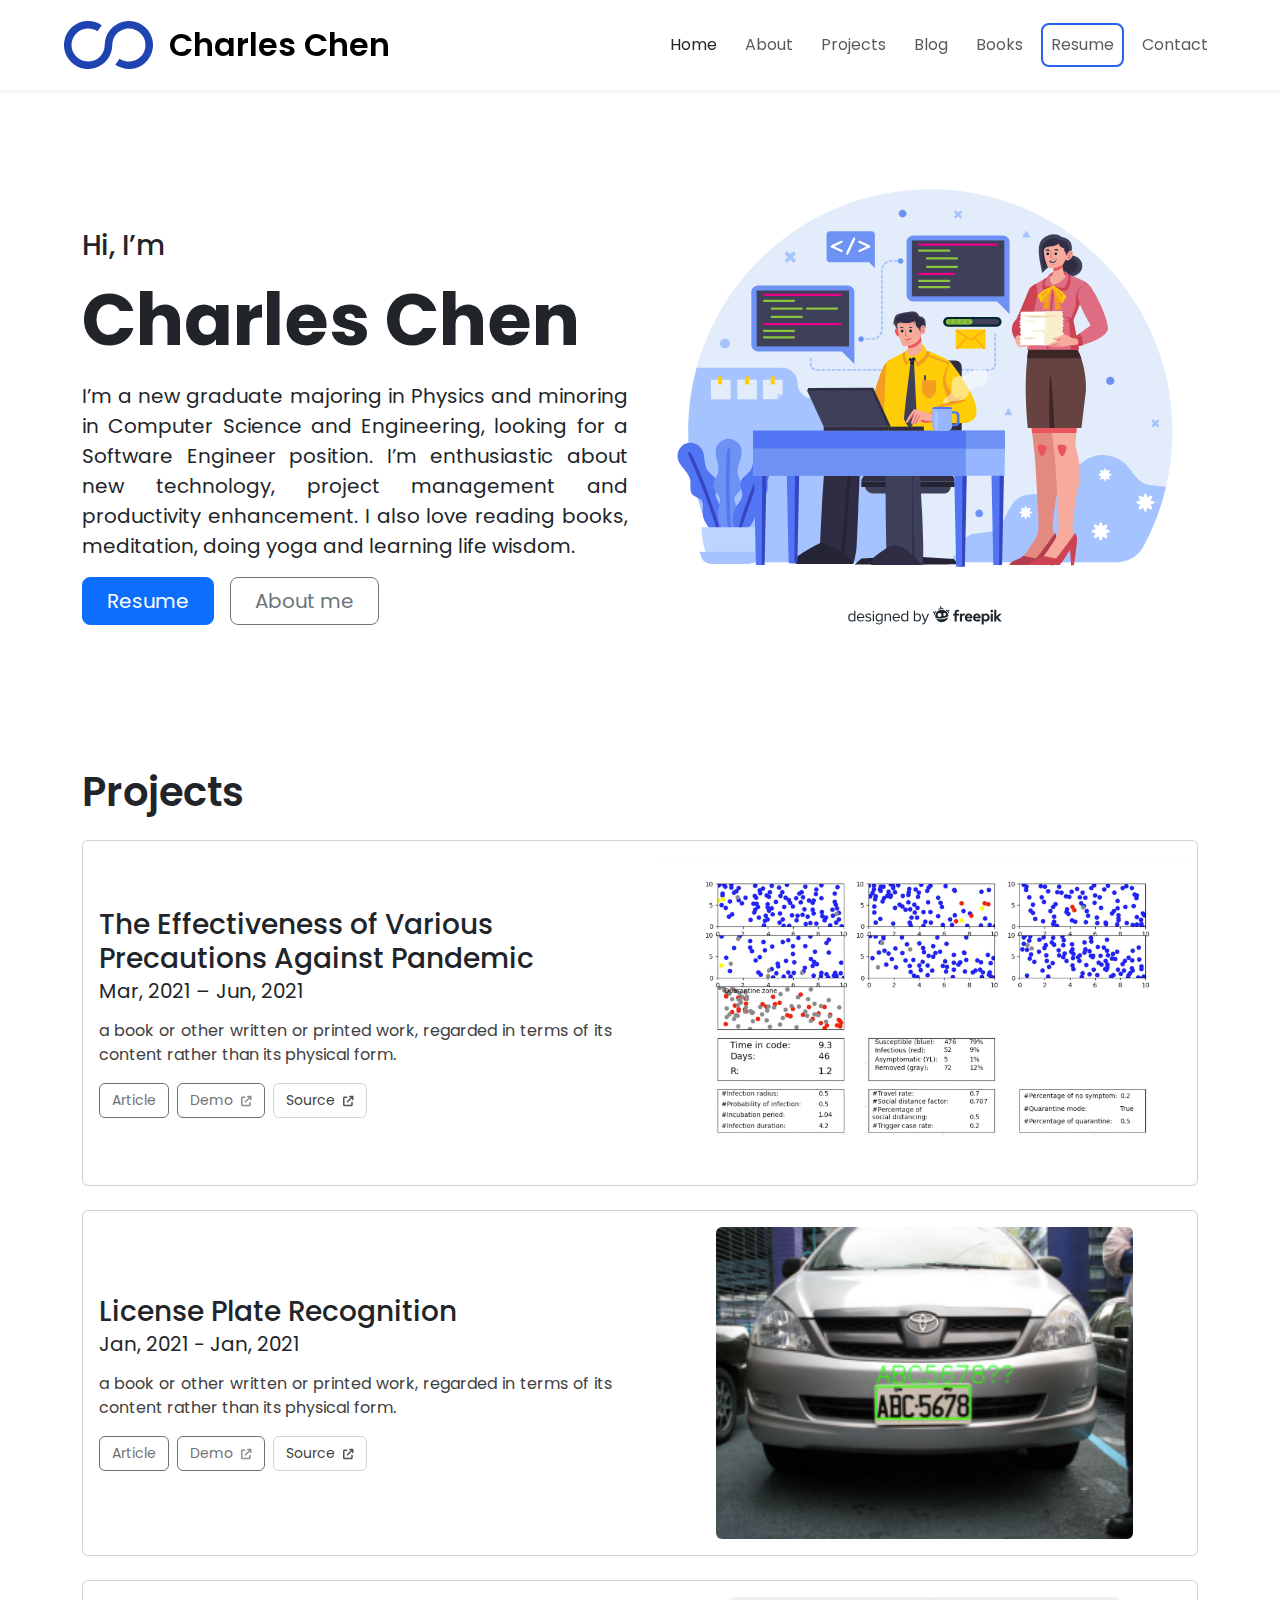
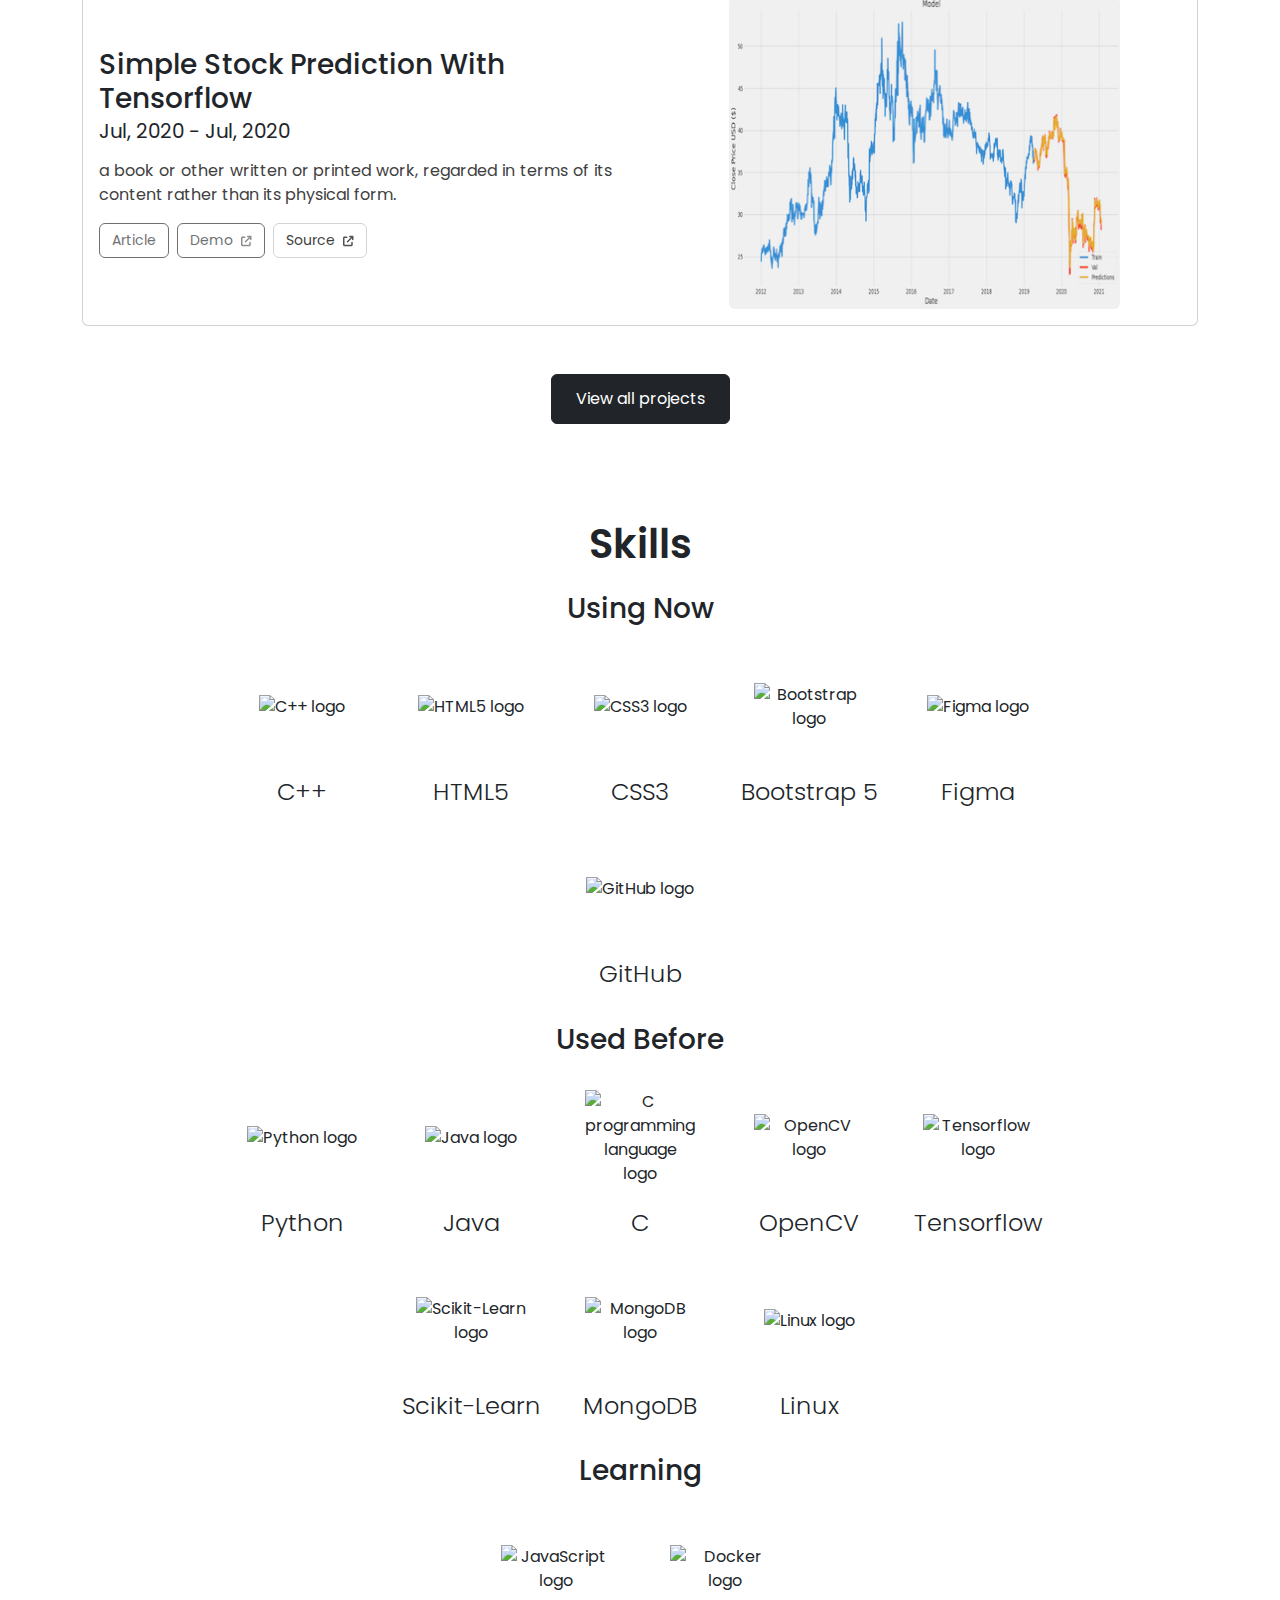
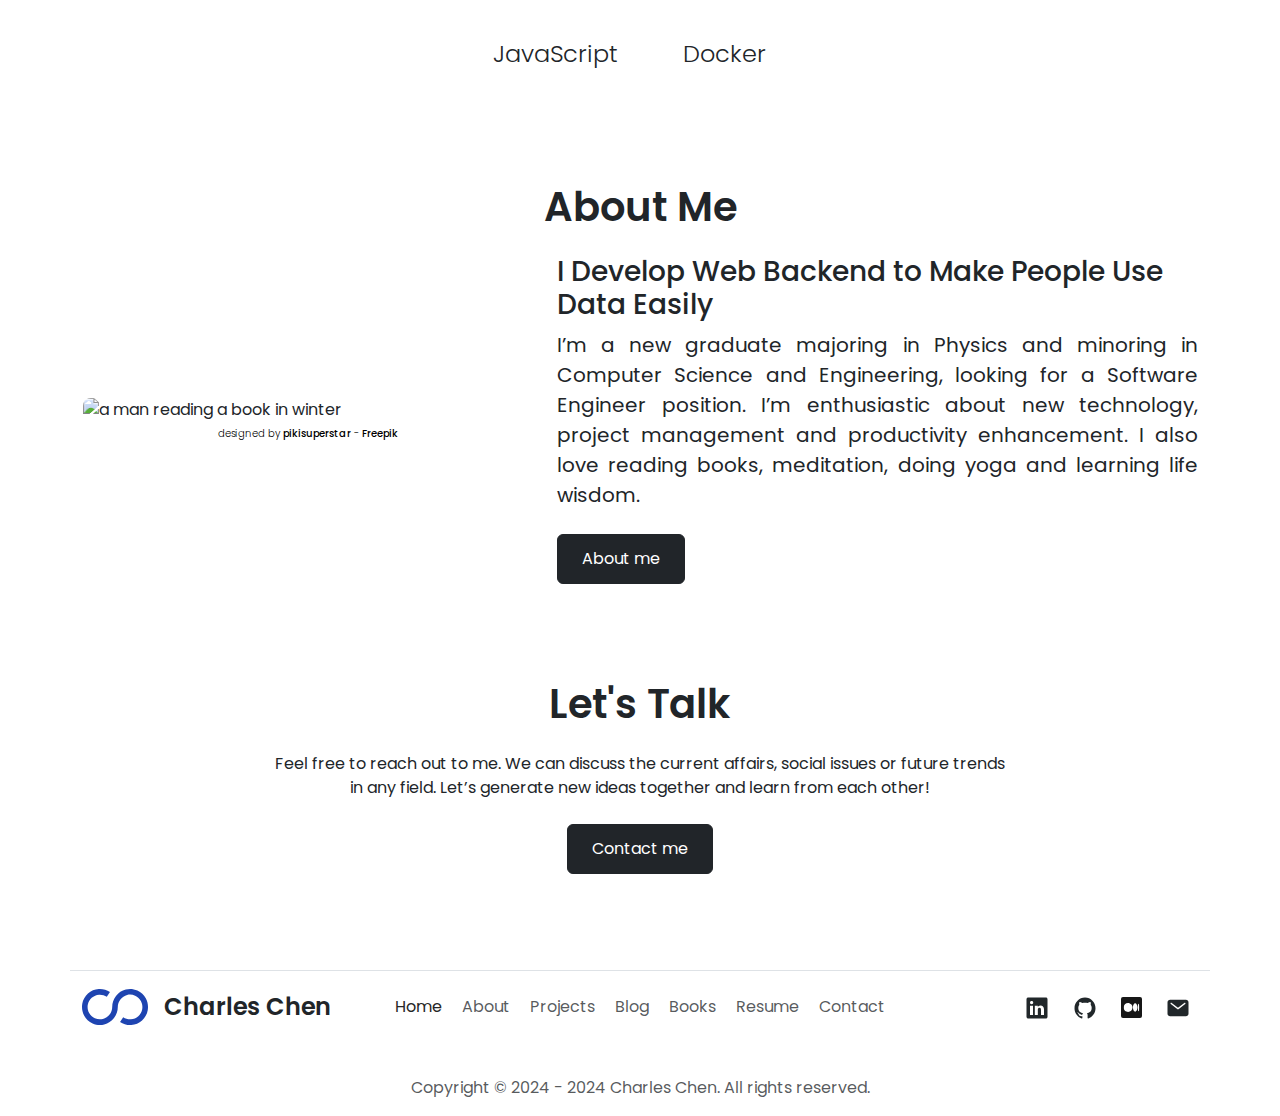
==== commit de9ffb0f: "Completed the contact page" ====
--- a/index.html
+++ b/index.html
@@ -57,7 +57,7 @@
   </nav>
 
 
-  <main>
+  <main class="margin-navbar">
     <!-- Hero Section -->
     <section id="hero">
       <div class="container py-4 mb-5" style="margin-top: 90px;">
@@ -69,9 +69,9 @@
           <div class="col-lg-6">
             <h1 class="display-2 fw-bold lh-sm mb-3"><span class="fs-3 poppins-medium">Hi, I’m</span> <br>Charles Chen
             </h1>
-            <p class="hero-introduction lead poppins-regular">I’m a new graduate majoring in Physics and minoring in
-              Computer Science and
-              Engineering, looking for a Software Engineer position.
+            <p class="hero-introduction lead poppins-regular">
+              I’m a new graduate majoring in Physics and minoring in Computer Science and Engineering, looking for a
+              Software Engineer position.
               I’m enthusiastic about new technology, project management and productivity enhancement. I also love
               reading books, meditation, doing yoga and learning life wisdom.</p>
             <div class="d-flex justify-content-start gap-3" id="heroButtonGroup">
@@ -303,14 +303,15 @@
           <div class="col-lg-5 d-flex flex-column justify-content-center align-items-center">
             <img src="./assets/images/man-reading-in-winter.svg" class="about-image"
               alt="a man reading a book in winter" loading="lazy">
-            <a href="https://www.freepik.com/free-vector/flat-illustration-wintertime-season_83194279.htm#position=2" class="poppins-light mt-1">designed by <span class="poppins-medium">pikisuperstar</span> - <span class="poppins-medium">Freepik.com</span></a>
+            <a href="https://www.freepik.com/free-vector/flat-illustration-wintertime-season_83194279.htm#position=2"
+              class="attribution-link poppins-light mt-1">designed by <span class="poppins-medium">pikisuperstar</span> - <span
+                class="poppins-medium">Freepik</span></a>
           </div>
           <div class="col-lg-7">
             <h3 class="mb-2">I Develop Web Backend to Make People Use Data Easily</h3>
-            <p class="hero-introduction lead poppins-regular mb-4">I’m a new graduate majoring in Physics and minoring
-              in
-              Computer Science and
-              Engineering, looking for a Software Engineer position.
+            <p class="hero-introduction lead poppins-regular mb-4">
+              I’m a new graduate majoring in Physics and minoring in Computer Science and Engineering, looking for a
+              Software Engineer position.
               I’m enthusiastic about new technology, project management and productivity enhancement. I also love
               reading books, meditation, doing yoga and learning life wisdom.</p>
 
@@ -328,11 +329,9 @@
         <div class="row justify-content-center">
           <div class="col-lg-8 col-md-10">
             <h2 class="poppins-semibold text-center mb-4">Let's Talk</h2>
-            <p class="text-center mb-4">Feel free to reach out to me. We can discuss the current affairs, social issues
-              or
-              future trends in any
-              field.
-              Let’s generate new ideas together and learn from each other!</p>
+            <p class="text-center mb-4">
+              Feel free to reach out to me. We can discuss the current affairs, social issues or future trends in any
+              field. Let’s generate new ideas together and learn from each other!</p>
 
             <div class="d-flex justify-content-center">
               <a href="./contact.html" class="large-button btn btn-dark">Contact me</a>
@@ -350,7 +349,7 @@
         <!-- Logo -->
         <div class="col-xl col-lg-5 col-12 d-flex justify-content-lg-start justify-content-center">
           <a href="./" class="navbar-brand d-flex align-items-center">
-            <img src="./assets/images/website-logo-small.svg" class="me-3" alt="large website logo">
+            <img src="./assets/images/website-logo-small.svg" class="me-3" alt="small website logo">
             <span class="fs-4 poppins-semibold">Charles Chen</span>
           </a>
         </div>
--- a/css/style.css
+++ b/css/style.css
@@ -121,23 +121,23 @@
     padding-right: 5%;
     background-color: white;
 }
-
 .navbar-nav {
     column-gap: 12px;
 }
-
 .nav-link {
     padding: 8px 8px;
 }
-
 .nav-link.home {
     color: #262626;
 }
-
 .nav-link.highlight {
     outline: 2px solid #2563EB;
 }
 
+.margin-navbar {
+    margin-top: 90px;
+}
+
 .hero-introduction {
     text-align: justify;
 }
@@ -145,18 +145,15 @@
 .project-card-body {
     max-height: 360px;
 }
-
 .project-preview-text {
     color: #404040;
     text-align: justify;
 }
-
 .project-preview-image {
     height: 312px;
     object-fit: contain;
     margin: 16px 16px;
 }
-
 .project-button {
     background-color: white;
     border: 1.5px solid #D4D4D4;
@@ -168,19 +165,16 @@
 #skills h3 {
     text-align: center;
 }
-
 .skill {
     display: inline-block;
     width: 165px;
     height: 180;
     padding: 10px 10px;
 }
-
 .skill-icon {
     height: 110px;
     width: 110px;
 }
-
 .skill > h4 {
     font-weight: 300;
 }
@@ -191,27 +185,24 @@
     border-radius: 8px;
 }
 
-.about-image + a {
-    font-size: 12px;
-    color: black;
-    text-decoration-line: none;
-}
-
 .large-button {
     height: 50px;
     padding: 12px 24px;
 }
 
+.attribution-link {
+    font-size: 10px;
+    color: black;
+    text-decoration-line: none;
+}
 
 @media (max-width: 991.98px) and (min-width: 768px) {
     #navbarMenu {
         max-width: 200px !important;
     }
-
     a.nav-link.highlight {
         width: 80px;
     }
-
     .offcanvas-header {
         height: 90px;
     }
@@ -219,47 +210,44 @@
 
 
 @media (max-width: 767.98px) and (min-width: 576px) {
+    .navbar {
+        height: 70px;
+    }
     #navbarMenu {
         max-width: 200px !important;
     }
-
-    .navbar {
-        height: 70px;
-    }
-
     a.nav-link.highlight {
         width: 80px;
     }
-
     .offcanvas-header {
         height: 70px;
     }
+
+    .margin-navbar {
+        margin-top: 70px;
+    }
 }
 
 
 @media (max-width: 575.98px) {
-    #navbarMenu {
-        max-width: 200px !important;
-    }
-
     .navbar {
         height: 70px;
     }
-
     .navbar-brand > img {
         content: url("../assets/images/website-logo-small.svg");
         max-width: 60px;
 
     }
-
     .navbar-brand > span {
         font-size: 1em !important;
     }
 
+    #navbarMenu {
+        max-width: 200px !important;
+    }
     a.nav-link.highlight {
         width: 80px;
     }
-
     .offcanvas-header {
         height: 70px;
     }
@@ -267,6 +255,9 @@
     main {
         margin: 0 1.25rem;
     }
+    .margin-navbar {
+        margin-top: 70px;
+    }
 
     h2 {
         text-align: center;
@@ -275,7 +266,6 @@
     .hero-introduction {
         font-size: 1rem;
     }
-
     #heroButtonGroup {
         justify-content: center !important;
     }
@@ -287,4 +277,14 @@
     #skills > div > div > div {
         padding: 0 0;
     }
-}+}
+
+
+/* Contact Page */
+.contact-image {
+    width: 100%;
+}
+
+.iti {
+    display: block;
+}
